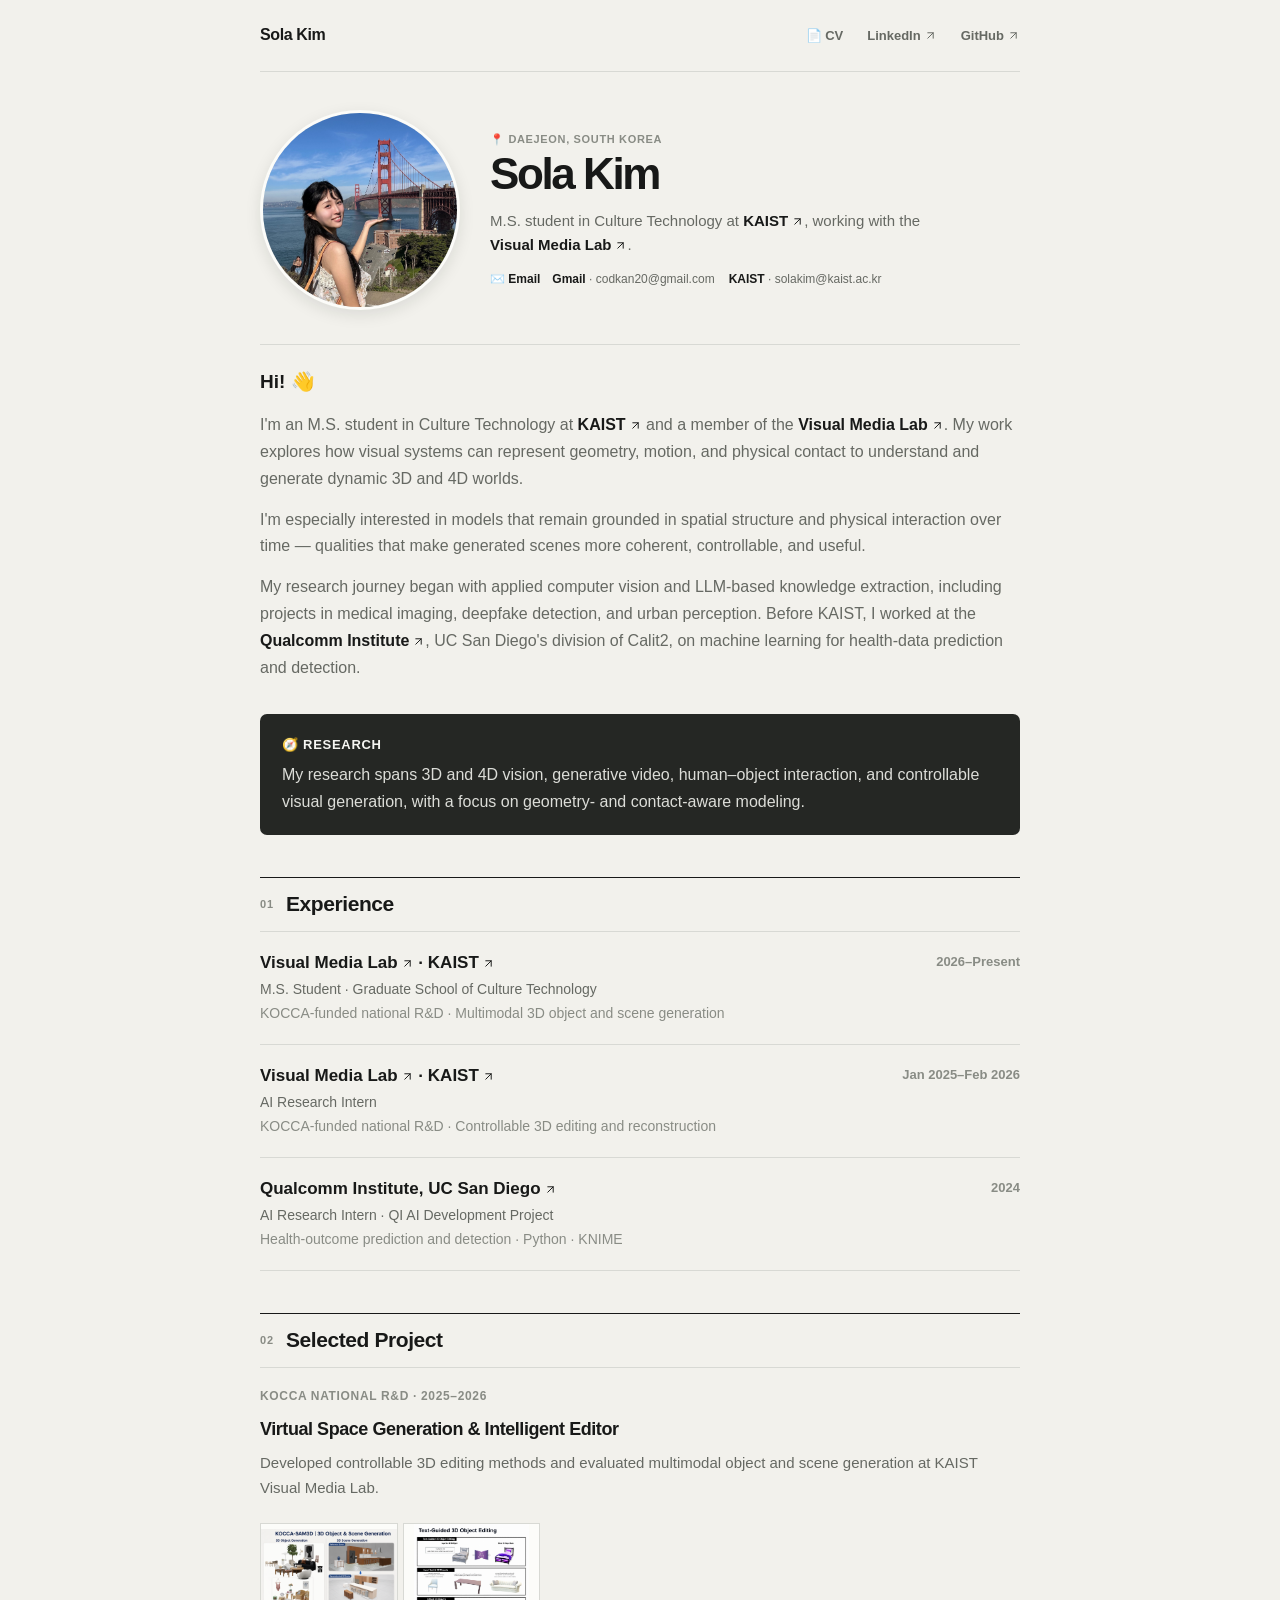
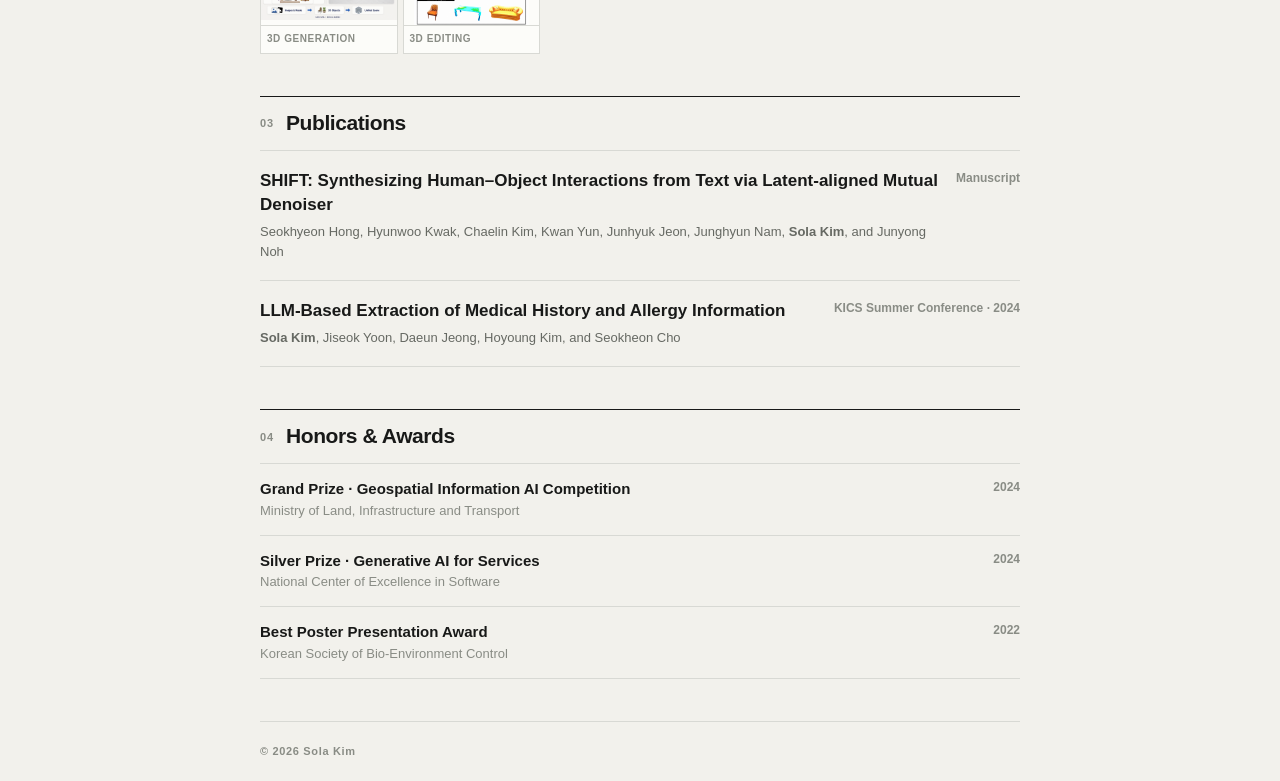
==== index.html @ fc9a704d "Deploy Sola Kim research portfolio" ====
<!DOCTYPE html><html lang="en"><head><meta charSet="utf-8"/><meta name="viewport" content="width=device-width, initial-scale=1"/><link rel="stylesheet" href="/_next/static/css/index.CDTAW_v6.css" data-rsc-css-href="/_next/static/css/index.CDTAW_v6.css" data-precedence="vite-rsc/importer-resources"/><link rel="modulepreload" fetchPriority="low" href="/_next/static/chunks/index-DuEK8_GJ.js"/><script src="/_next/static/chunks/rolldown-runtime-C60lm6uB.js" type="module" async=""></script><script src="/_next/static/chunks/framework-D_rUT4EX.js" type="module" async=""></script><link rel="modulepreload" href="/_next/static/chunks/layout-segment-context-Ca_wKK2d.js" crossorigin=""/><link rel="modulepreload" href="/_next/static/chunks/Icon-BFIcK819.js" crossorigin=""/><link rel="modulepreload" href="/_next/static/chunks/image-M28NdTn4.js" crossorigin=""/><title>Sola Kim — 3D &amp; 4D Vision Research</title><meta name="description" content="Sola Kim is an M.S. student at KAIST Visual Media Lab researching 3D and 4D vision, generative video, human-object interaction, and controllable visual generation."/><meta property="og:title" content="Sola Kim — 3D &amp; 4D Vision Research"/><meta property="og:description" content="3D &amp; 4D Vision · Generative Video · Controllable Generation"/><meta property="og:type" content="website"/><meta property="og:image" content="https://ffe4el.github.io/og.png"/><meta property="og:image:width" content="1731"/><meta property="og:image:height" content="909"/><meta property="og:image:alt" content="Sola Kim — 3D and 4D Vision Research"/><meta name="twitter:card" content="summary_large_image"/><meta name="twitter:title" content="Sola Kim — 3D &amp; 4D Vision Research"/><meta name="twitter:description" content="3D &amp; 4D Vision · Generative Video · Controllable Generation"/><meta name="twitter:image" content="https://ffe4el.github.io/og.png"/><script>Object.assign(((self[Symbol.for("vinext.navigationRuntime")]??={bootstrap:{routeManifest:null},functions:{}}).bootstrap.rsc??={rsc:[]}),{params:{},nav:{"pathname":"/","searchParams":[]}})</script><link rel="modulepreload" href="/_next/static/chunks/index-DuEK8_GJ.js" />
</head><body><main id="top"><div class="page-shell"><header class="topbar"><a class="wordmark" href="#top" aria-label="Sola Kim, home">Sola Kim</a><nav aria-label="Profile links"><a href="/cv/Sola-Kim-CV.pdf" target="_blank">📄 CV</a><a href="https://www.linkedin.com/in/colasola/" target="_blank" rel="noreferrer">LinkedIn <svg xmlns="http://www.w3.org/2000/svg" width="13" height="13" viewBox="0 0 24 24" fill="none" stroke="currentColor" stroke-width="1.8" stroke-linecap="round" stroke-linejoin="round" class="lucide lucide-arrow-up-right" aria-hidden="true"><path d="M7 7h10v10"></path><path d="M7 17 17 7"></path></svg></a><a href="https://github.com/ffe4el" target="_blank" rel="noreferrer">GitHub <svg xmlns="http://www.w3.org/2000/svg" width="13" height="13" viewBox="0 0 24 24" fill="none" stroke="currentColor" stroke-width="1.8" stroke-linecap="round" stroke-linejoin="round" class="lucide lucide-arrow-up-right" aria-hidden="true"><path d="M7 7h10v10"></path><path d="M7 17 17 7"></path></svg></a></nav></header><section class="intro" aria-labelledby="intro-title"><div class="portrait"><img src="/profile.jpg" alt="Sola Kim in front of the Golden Gate Bridge" loading="eager" fetchPriority="high" decoding="async" data-nimg="fill" style="position:absolute;inset:0;width:100%;height:100%;object-fit:cover"/></div><div class="identity"><p class="location">📍 Daejeon, South Korea</p><h1 id="intro-title">Sola Kim</h1><p class="role">M.S. student in Culture Technology at<!-- --> <a href="https://www.kaist.ac.kr/en/" target="_blank" rel="noreferrer">KAIST <svg xmlns="http://www.w3.org/2000/svg" width="13" height="13" viewBox="0 0 24 24" fill="none" stroke="currentColor" stroke-width="1.8" stroke-linecap="round" stroke-linejoin="round" class="lucide lucide-arrow-up-right" aria-hidden="true"><path d="M7 7h10v10"></path><path d="M7 17 17 7"></path></svg></a>, working with the<!-- --> <a href="https://vml.kaist.ac.kr/" target="_blank" rel="noreferrer">Visual Media Lab <svg xmlns="http://www.w3.org/2000/svg" width="13" height="13" viewBox="0 0 24 24" fill="none" stroke="currentColor" stroke-width="1.8" stroke-linecap="round" stroke-linejoin="round" class="lucide lucide-arrow-up-right" aria-hidden="true"><path d="M7 7h10v10"></path><path d="M7 17 17 7"></path></svg></a>.</p><div class="intro-contact" aria-label="Email addresses"><span>✉️ Email</span><div><a href="mailto:codkan20@gmail.com"><strong>Gmail</strong> · codkan20@gmail.com</a><a href="mailto:solakim@kaist.ac.kr"><strong>KAIST</strong> · solakim@kaist.ac.kr</a></div></div></div><div class="bio"><p class="hello">Hi! 👋</p><p>I&#x27;m an M.S. student in Culture Technology at<!-- --> <a href="https://www.kaist.ac.kr/en/" target="_blank" rel="noreferrer">KAIST <svg xmlns="http://www.w3.org/2000/svg" width="13" height="13" viewBox="0 0 24 24" fill="none" stroke="currentColor" stroke-width="1.8" stroke-linecap="round" stroke-linejoin="round" class="lucide lucide-arrow-up-right" aria-hidden="true"><path d="M7 7h10v10"></path><path d="M7 17 17 7"></path></svg></a> <!-- -->and a member of the<!-- --> <a href="https://vml.kaist.ac.kr/" target="_blank" rel="noreferrer">Visual Media Lab <svg xmlns="http://www.w3.org/2000/svg" width="13" height="13" viewBox="0 0 24 24" fill="none" stroke="currentColor" stroke-width="1.8" stroke-linecap="round" stroke-linejoin="round" class="lucide lucide-arrow-up-right" aria-hidden="true"><path d="M7 7h10v10"></path><path d="M7 17 17 7"></path></svg></a>. My work explores how visual systems can represent geometry, motion, and physical contact to understand and generate dynamic 3D and 4D worlds.</p><p>I&#x27;m especially interested in models that remain grounded in spatial structure and physical interaction over time — qualities that make generated scenes more coherent, controllable, and useful.</p><p>My research journey began with applied computer vision and LLM-based knowledge extraction, including projects in medical imaging, deepfake detection, and urban perception. Before KAIST, I worked at the<!-- --> <a href="https://qi.ucsd.edu/" target="_blank" rel="noreferrer">Qualcomm Institute <svg xmlns="http://www.w3.org/2000/svg" width="13" height="13" viewBox="0 0 24 24" fill="none" stroke="currentColor" stroke-width="1.8" stroke-linecap="round" stroke-linejoin="round" class="lucide lucide-arrow-up-right" aria-hidden="true"><path d="M7 7h10v10"></path><path d="M7 17 17 7"></path></svg></a>, UC San Diego&#x27;s division of Calit2, on machine learning for health-data prediction and detection.</p></div></section><section class="research-strip" aria-label="Research interests"><span>🧭 Research</span><p>My research spans 3D and 4D vision, generative video, human–object interaction, and controllable visual generation, with a focus on geometry- and contact-aware modeling.</p></section><div class="content-grid"><section class="ledger" aria-labelledby="experience-title"><div class="section-heading"><span>01</span><h2 id="experience-title">Experience</h2></div><div class="experience-list"><article class="experience-row"><div><h3><a href="https://vml.kaist.ac.kr/" target="_blank" rel="noreferrer">Visual Media Lab <svg xmlns="http://www.w3.org/2000/svg" width="13" height="13" viewBox="0 0 24 24" fill="none" stroke="currentColor" stroke-width="1.8" stroke-linecap="round" stroke-linejoin="round" class="lucide lucide-arrow-up-right" aria-hidden="true"><path d="M7 7h10v10"></path><path d="M7 17 17 7"></path></svg></a> <!-- -->·<!-- --> <a href="https://www.kaist.ac.kr/en/" target="_blank" rel="noreferrer">KAIST <svg xmlns="http://www.w3.org/2000/svg" width="13" height="13" viewBox="0 0 24 24" fill="none" stroke="currentColor" stroke-width="1.8" stroke-linecap="round" stroke-linejoin="round" class="lucide lucide-arrow-up-right" aria-hidden="true"><path d="M7 7h10v10"></path><path d="M7 17 17 7"></path></svg></a></h3><p>M.S. Student · Graduate School of Culture Technology</p><small>KOCCA-funded national R&amp;D · Multimodal 3D object and scene generation</small></div><time>2026–Present</time></article><article class="experience-row"><div><h3><a href="https://vml.kaist.ac.kr/" target="_blank" rel="noreferrer">Visual Media Lab <svg xmlns="http://www.w3.org/2000/svg" width="13" height="13" viewBox="0 0 24 24" fill="none" stroke="currentColor" stroke-width="1.8" stroke-linecap="round" stroke-linejoin="round" class="lucide lucide-arrow-up-right" aria-hidden="true"><path d="M7 7h10v10"></path><path d="M7 17 17 7"></path></svg></a> <!-- -->·<!-- --> <a href="https://www.kaist.ac.kr/en/" target="_blank" rel="noreferrer">KAIST <svg xmlns="http://www.w3.org/2000/svg" width="13" height="13" viewBox="0 0 24 24" fill="none" stroke="currentColor" stroke-width="1.8" stroke-linecap="round" stroke-linejoin="round" class="lucide lucide-arrow-up-right" aria-hidden="true"><path d="M7 7h10v10"></path><path d="M7 17 17 7"></path></svg></a></h3><p>AI Research Intern</p><small>KOCCA-funded national R&amp;D · Controllable 3D editing and reconstruction</small></div><time>Jan 2025–Feb 2026</time></article><article class="experience-row"><div><h3><a href="https://qi.ucsd.edu/" target="_blank" rel="noreferrer">Qualcomm Institute, UC San Diego <svg xmlns="http://www.w3.org/2000/svg" width="13" height="13" viewBox="0 0 24 24" fill="none" stroke="currentColor" stroke-width="1.8" stroke-linecap="round" stroke-linejoin="round" class="lucide lucide-arrow-up-right" aria-hidden="true"><path d="M7 7h10v10"></path><path d="M7 17 17 7"></path></svg></a></h3><p>AI Research Intern · QI AI Development Project</p><small>Health-outcome prediction and detection · Python · KNIME</small></div><time>2024</time></article></div></section><section class="project" aria-labelledby="project-title"><div class="section-heading"><span>02</span><h2 id="project-title">Selected Project</h2></div><article class="project-row"><div class="project-copy"><p class="project-meta">KOCCA National R&amp;D · 2025–2026</p><h3>Virtual Space Generation &amp; Intelligent Editor</h3><p>Developed controllable 3D editing methods and evaluated multimodal object and scene generation at KAIST Visual Media Lab.</p></div><div class="project-images" aria-label="Project examples"><figure><img src="/work/kocca-sam3d.png" alt="3D object and scene generation results" width="1536" height="1024" loading="lazy" decoding="async" data-nimg="1"/><figcaption>3D generation</figcaption></figure><figure><img src="/work/text-guided-3d-editing.png" alt="Text-guided 3D object editing examples" width="1368" height="1218" loading="lazy" decoding="async" data-nimg="1"/><figcaption>3D editing</figcaption></figure></div></article></section></div><div class="archive-grid"><section class="publications" aria-labelledby="publications-title"><div class="section-heading"><span>03</span><h2 id="publications-title">Publications</h2></div><article class="publication-row"><div><h3>SHIFT: Synthesizing Human–Object Interactions from Text via Latent-aligned Mutual Denoiser</h3><p>Seokhyeon Hong, Hyunwoo Kwak, Chaelin Kim, Kwan Yun, Junhyuk Jeon, Junghyun Nam, <strong>Sola Kim</strong>, and Junyong Noh</p></div><span>Manuscript</span></article><article class="publication-row"><div><h3>LLM-Based Extraction of Medical History and Allergy Information</h3><p><strong>Sola Kim</strong>, Jiseok Yoon, Daeun Jeong, Hoyoung Kim, and Seokheon Cho</p></div><span>KICS Summer Conference · 2024</span></article></section><section class="awards" aria-labelledby="awards-title"><div class="section-heading"><span>04</span><h2 id="awards-title">Honors &amp; Awards</h2></div><ul class="award-list"><li><div><strong>Grand Prize · Geospatial Information AI Competition</strong><small>Ministry of Land, Infrastructure and Transport</small></div><time>2024</time></li><li><div><strong>Silver Prize · Generative AI for Services</strong><small>National Center of Excellence in Software</small></div><time>2024</time></li><li><div><strong>Best Poster Presentation Award</strong><small>Korean Society of Bio-Environment Control</small></div><time>2022</time></li></ul></section></div><footer><span>© <!-- -->2026<!-- --> Sola Kim</span></footer></div></main><script type="module" src="/_next/static/chunks/index-DuEK8_GJ.js" id="_R_" async=""></script><script>((self[Symbol.for("vinext.navigationRuntime")]??={bootstrap:{routeManifest:null},functions:{}}).bootstrap.rsc??={rsc:[]}).rsc.push("0:{\"page:/\":\"$L1\",\"layout:/\":\"$L2\",\"route:/\":\"$L3\",\"__route\":\"route:/\",\"__interceptionContext\":null,\"__layoutIds\":[\"layout:/\"],\"__rootLayout\":\"/\",\"__bfcacheSegmentIdentities\":{\"layout:/\":\"[\\\"layout\\\",\\\"layout:/\\\",\\\"root-boundary:/\\\",\\\"\\\"]\",\"page:/\":\"[\\\"page\\\",\\\"page:/\\\",\\\"root-boundary:/\\\",\\\"\\\"]\"},\"__srcPage\":[\"page\"],\"__layoutFlags\":{\"layout:/\":\"s\"},\"__artifactCompatibility\":{\"schemaVersion\":1,\"graphVersion\":\"app-route-graph:1177fd80f83fa7b0\",\"deploymentVersion\":\"a1d85575-0d78-44e3-a7fd-c690766624fc\",\"appElementsSchemaVersion\":1,\"rscPayloadSchemaVersion\":1,\"rootBoundaryId\":\"/\",\"renderEpoch\":null}}\n")</script><script>((self[Symbol.for("vinext.navigationRuntime")]??={bootstrap:{routeManifest:null},functions:{}}).bootstrap.rsc??={rsc:[]}).rsc.push("4:I[\"c0f4a63e3ed4\",[],\"Children\",1]\n")</script><script>((self[Symbol.for("vinext.navigationRuntime")]??={bootstrap:{routeManifest:null},functions:{}}).bootstrap.rsc??={rsc:[]}).rsc.push("5:I[\"6a106cb4b5a0\",[],\"GlobalErrorBoundary\",1]\n")</script><script>((self[Symbol.for("vinext.navigationRuntime")]??={bootstrap:{routeManifest:null},functions:{}}).bootstrap.rsc??={rsc:[]}).rsc.push("6:I[\"275e3ce4bc6b\",[],\"default\",1]\n")</script><script>((self[Symbol.for("vinext.navigationRuntime")]??={bootstrap:{routeManifest:null},functions:{}}).bootstrap.rsc??={rsc:[]}).rsc.push("7:I[\"6a106cb4b5a0\",[],\"ErrorBoundary\",1]\n")</script><script>((self[Symbol.for("vinext.navigationRuntime")]??={bootstrap:{routeManifest:null},functions:{}}).bootstrap.rsc??={rsc:[]}).rsc.push("8:I[\"5cf7d6e01c84\",[],\"LayoutSegmentProvider\",1]\n")</script><script>((self[Symbol.for("vinext.navigationRuntime")]??={bootstrap:{routeManifest:null},functions:{}}).bootstrap.rsc??={rsc:[]}).rsc.push("9:I[\"c0f4a63e3ed4\",[],\"Slot\",1]\n")</script><script>((self[Symbol.for("vinext.navigationRuntime")]??={bootstrap:{routeManifest:null},functions:{}}).bootstrap.rsc??={rsc:[]}).rsc.push("a:I[\"6a106cb4b5a0\",[],\"NotFoundBoundary\",1]\n")</script><script>((self[Symbol.for("vinext.navigationRuntime")]??={bootstrap:{routeManifest:null},functions:{}}).bootstrap.rsc??={rsc:[]}).rsc.push("b:I[\"4708c832f3c7\",[],\"AppRouterScrollTarget\",1]\n")</script><script>((self[Symbol.for("vinext.navigationRuntime")]??={bootstrap:{routeManifest:null},functions:{}}).bootstrap.rsc??={rsc:[]}).rsc.push("c:I[\"6a106cb4b5a0\",[],\"RedirectBoundary\",1]\n")</script><script>((self[Symbol.for("vinext.navigationRuntime")]??={bootstrap:{routeManifest:null},functions:{}}).bootstrap.rsc??={rsc:[]}).rsc.push(":HL[\"/_next/static/css/index.CDTAW_v6.css\",\"style\"     ]\n")</script><script>((self[Symbol.for("vinext.navigationRuntime")]??={bootstrap:{routeManifest:null},functions:{}}).bootstrap.rsc??={rsc:[]}).rsc.push("2:[[[\"$\",\"link\",\"css:/_next/static/css/index.CDTAW_v6.css\",{\"rel\":\"stylesheet\",\"precedence\":\"vite-rsc/importer-resources\",\"href\":\"/_next/static/css/index.CDTAW_v6.css\",\"data-rsc-css-href\":\"/_next/static/css/index.CDTAW_v6.css\"}],\"$undefined\"],[\"$\",\"html\",null,{\"lang\":\"en\",\"children\":[\"$\",\"body\",null,{\"children\":[\"$\",\"$L4\",null,{}]}]}]]\n")</script><script>((self[Symbol.for("vinext.navigationRuntime")]??={bootstrap:{routeManifest:null},functions:{}}).bootstrap.rsc??={rsc:[]}).rsc.push("3:[[[\"$\",\"meta\",null,{\"charSet\":\"utf-8\"}],[[\"$\",\"title\",\"0\",{\"children\":\"Sola Kim — 3D \u0026 4D Vision Research\"}],[\"$\",\"meta\",\"1\",{\"name\":\"description\",\"content\":\"Sola Kim is an M.S. student at KAIST Visual Media Lab researching 3D and 4D vision, generative video, human-object interaction, and controllable visual generation.\"}],[\"$\",\"meta\",\"2\",{\"property\":\"og:title\",\"content\":\"Sola Kim — 3D \u0026 4D Vision Research\"}],[\"$\",\"meta\",\"3\",{\"property\":\"og:description\",\"content\":\"3D \u0026 4D Vision · Generative Video · Controllable Generation\"}],[\"$\",\"meta\",\"4\",{\"property\":\"og:type\",\"content\":\"website\"}],[\"$\",\"meta\",\"5\",{\"property\":\"og:image\",\"content\":\"https://ffe4el.github.io/og.png\"}],[\"$\",\"meta\",\"6\",{\"property\":\"og:image:width\",\"content\":\"1731\"}],[\"$\",\"meta\",\"7\",{\"property\":\"og:image:height\",\"content\":\"909\"}],[\"$\",\"meta\",\"8\",{\"property\":\"og:image:alt\",\"content\":\"Sola Kim — 3D and 4D Vision Research\"}],[\"$\",\"meta\",\"9\",{\"name\":\"twitter:card\",\"content\":\"summary_large_image\"}],[\"$\",\"meta\",\"10\",{\"name\":\"twitter:title\",\"content\":\"Sola Kim — 3D \u0026 4D Vision Research\"}],[\"$\",\"meta\",\"11\",{\"name\":\"twitter:description\",\"content\":\"3D \u0026 4D Vision · Generative Video · Controllable Generation\"}],[\"$\",\"meta\",\"12\",{\"name\":\"twitter:image\",\"content\":\"https://ffe4el.github.io/og.png\"}]],[[\"$\",\"meta\",\"0\",{\"name\":\"viewport\",\"content\":\"width=device-width, initial-scale=1\"}]]],[\"$\",\"$L5\",null,{\"fallback\":\"$6\",\"children\":[\"$\",\"$L7\",null,{\"fallback\":\"$6\",\"children\":[\"$\",\"$L8\",null,{\"providerId\":\"layout:/\",\"segmentMap\":{\"children\":[]},\"children\":[\"$\",\"$L9\",null,{\"id\":\"layout:/\",\"parallelSlots\":\"$undefined\",\"children\":[\"$\",\"$La\",null,{\"resetKey\":\"\",\"fallback\":[[\"$\",\"title\",null,{\"children\":\"404: This page could not be found.\"}],[\"$\",\"div\",null,{\"style\":{\"fontFamily\":\"system-ui,\\\"Segoe UI\\\",Roboto,Helvetica,Arial,sans-serif,\\\"Apple Color Emoji\\\",\\\"Segoe UI Emoji\\\"\",\"height\":\"100vh\",\"textAlign\":\"center\",\"display\":\"flex\",\"flexDirection\":\"column\",\"alignItems\":\"center\",\"justifyContent\":\"center\"},\"children\":[\"$\",\"div\",null,{\"children\":[[\"$\",\"style\",null,{\"dangerouslySetInnerHTML\":{\"__html\":\"body{color:#000;background:#fff;margin:0}.next-error-h1{border-right:1px solid rgba(0,0,0,.3)}@media (prefers-color-scheme:dark){body{color:#fff;background:#000}.next-error-h1{border-right:1px solid rgba(255,255,255,.3)}}\"}}],[\"$\",\"h1\",null,{\"className\":\"next-error-h1\",\"style\":{\"display\":\"inline-block\",\"margin\":\"0 20px 0 0\",\"padding\":\"0 23px 0 0\",\"fontSize\":24,\"fontWeight\":500,\"verticalAlign\":\"top\",\"lineHeight\":\"49px\"},\"children\":404}],[\"$\",\"div\",null,{\"style\":{\"display\":\"inline-block\"},\"children\":[\"$\",\"h2\",null,{\"style\":{\"fontSize\":14,\"fontWeight\":400,\"lineHeight\":\"49px\",\"margin\":0},\"children\":\"This page could not be found.\"}]}]]}]}]],\"children\":[\"$\",\"$Lb\",null,{\"children\":[\"$\",\"$Lc\",null,{\"children\":[[\"$\",\"$L8\",null,{\"providerId\":\"page:/\",\"segmentMap\":{\"children\":[\"__PAGE__\"]},\"children\":[\"$\",\"$L9\",null,{\"id\":\"page:/\"}]}],null]}]}]}]}]}]}]}],null,null]\n")</script><script>((self[Symbol.for("vinext.navigationRuntime")]??={bootstrap:{routeManifest:null},functions:{}}).bootstrap.rsc??={rsc:[]}).rsc.push("d:I[\"066132fd2803\",[],\"default\",1]\n")</script><script>((self[Symbol.for("vinext.navigationRuntime")]??={bootstrap:{routeManifest:null},functions:{}}).bootstrap.rsc??={rsc:[]}).rsc.push("e:I[\"9fb86276be8f\",[],\"default\",1]\n")</script><script>((self[Symbol.for("vinext.navigationRuntime")]??={bootstrap:{routeManifest:null},functions:{}}).bootstrap.rsc??={rsc:[]}).rsc.push("1:[\"$\",\"main\",null,{\"id\":\"top\",\"children\":[\"$\",\"div\",null,{\"className\":\"page-shell\",\"children\":[[\"$\",\"header\",null,{\"className\":\"topbar\",\"children\":[[\"$\",\"a\",null,{\"className\":\"wordmark\",\"href\":\"#top\",\"aria-label\":\"Sola Kim, home\",\"children\":\"Sola Kim\"}],[\"$\",\"nav\",null,{\"aria-label\":\"Profile links\",\"children\":[[\"$\",\"a\",null,{\"href\":\"/cv/Sola-Kim-CV.pdf\",\"target\":\"_blank\",\"children\":\"📄 CV\"}],[\"$\",\"a\",null,{\"href\":\"https://www.linkedin.com/in/colasola/\",\"target\":\"_blank\",\"rel\":\"noreferrer\",\"children\":[\"LinkedIn \",[\"$\",\"$Ld\",null,{\"ref\":\"$undefined\",\"iconNode\":[[\"path\",{\"d\":\"M7 7h10v10\",\"key\":\"1tivn9\"}],[\"path\",{\"d\":\"M7 17 17 7\",\"key\":\"1vkiza\"}]],\"className\":\"lucide-arrow-up-right\",\"aria-hidden\":\"true\",\"size\":13,\"strokeWidth\":1.8}]]}],[\"$\",\"a\",null,{\"href\":\"https://github.com/ffe4el\",\"target\":\"_blank\",\"rel\":\"noreferrer\",\"children\":[\"GitHub \",[\"$\",\"$Ld\",null,{\"ref\":\"$undefined\",\"iconNode\":\"$1:props:children:props:children:0:props:children:1:props:children:1:props:children:1:props:iconNode\",\"className\":\"lucide-arrow-up-right\",\"aria-hidden\":\"true\",\"size\":13,\"strokeWidth\":1.8}]]}]]}]]}],[\"$\",\"section\",null,{\"className\":\"intro\",\"aria-labelledby\":\"intro-title\",\"children\":[[\"$\",\"div\",null,{\"className\":\"portrait\",\"children\":[\"$\",\"$Le\",null,{\"src\":\"/profile.jpg\",\"alt\":\"Sola Kim in front of the Golden Gate Bridge\",\"fill\":true,\"priority\":true,\"unoptimized\":true,\"sizes\":\"(max-width: 620px) 132px, 200px\"}]}],[\"$\",\"div\",null,{\"className\":\"identity\",\"children\":[[\"$\",\"p\",null,{\"className\":\"location\",\"children\":\"📍 Daejeon, South Korea\"}],[\"$\",\"h1\",null,{\"id\":\"intro-title\",\"children\":\"Sola Kim\"}],[\"$\",\"p\",null,{\"className\":\"role\",\"children\":[\"M.S. student in Culture Technology at\",\" \",[\"$\",\"a\",null,{\"href\":\"https://www.kaist.ac.kr/en/\",\"target\":\"_blank\",\"rel\":\"noreferrer\",\"children\":[\"KAIST \",[\"$\",\"$Ld\",null,{\"ref\":\"$undefined\",\"iconNode\":\"$1:props:children:props:children:0:props:children:1:props:children:1:props:children:1:props:iconNode\",\"className\":\"lucide-arrow-up-right\",\"aria-hidden\":\"true\",\"size\":13,\"strokeWidth\":1.8}]]}],\", working with the\",\" \",[\"$\",\"a\",null,{\"href\":\"https://vml.kaist.ac.kr/\",\"target\":\"_blank\",\"rel\":\"noreferrer\",\"children\":[\"Visual Media Lab \",[\"$\",\"$Ld\",null,{\"ref\":\"$undefined\",\"iconNode\":\"$1:props:children:props:children:0:props:children:1:props:children:1:props:children:1:props:iconNode\",\"className\":\"lucide-arrow-up-right\",\"aria-hidden\":\"true\",\"size\":13,\"strokeWidth\":1.8}]]}],\".\"]}],[\"$\",\"div\",null,{\"className\":\"intro-contact\",\"aria-label\":\"Email addresses\",\"children\":[[\"$\",\"span\",null,{\"children\":\"✉️ Email\"}],[\"$\",\"div\",null,{\"children\":[[\"$\",\"a\",null,{\"href\":\"mailto:codkan20@gmail.com\",\"children\":[[\"$\",\"strong\",null,{\"children\":\"Gmail\"}],\" · codkan20@gmail.com\"]}],[\"$\",\"a\",null,{\"href\":\"mailto:solakim@kaist.ac.kr\",\"children\":[[\"$\",\"strong\",null,{\"children\":\"KAIST\"}],\" · solakim@kaist.ac.kr\"]}]]}]]}]]}],[\"$\",\"div\",null,{\"className\":\"bio\",\"children\":[[\"$\",\"p\",null,{\"className\":\"hello\",\"children\":\"Hi! 👋\"}],[\"$\",\"p\",null,{\"children\":[\"I'm an M.S. student in Culture Technology at\",\" \",[\"$\",\"a\",null,{\"href\":\"https://www.kaist.ac.kr/en/\",\"target\":\"_blank\",\"rel\":\"noreferrer\",\"children\":[\"KAIST \",[\"$\",\"$Ld\",null,{\"ref\":\"$undefined\",\"iconNode\":\"$1:props:children:props:children:0:props:children:1:props:children:1:props:children:1:props:iconNode\",\"className\":\"lucide-arrow-up-right\",\"aria-hidden\":\"true\",\"size\":13,\"strokeWidth\":1.8}]]}],\" \",\"and a member of the\",\" \",[\"$\",\"a\",null,{\"href\":\"https://vml.kaist.ac.kr/\",\"target\":\"_blank\",\"rel\":\"noreferrer\",\"children\":[\"Visual Media Lab \",[\"$\",\"$Ld\",null,{\"ref\":\"$undefined\",\"iconNode\":\"$1:props:children:props:children:0:props:children:1:props:children:1:props:children:1:props:iconNode\",\"className\":\"lucide-arrow-up-right\",\"aria-hidden\":\"true\",\"size\":13,\"strokeWidth\":1.8}]]}],\". My work explores how visual systems can represent geometry, motion, and physical contact to understand and generate dynamic 3D and 4D worlds.\"]}],[\"$\",\"p\",null,{\"children\":\"I'm especially interested in models that remain grounded in spatial structure and physical interaction over time — qualities that make generated scenes more coherent, controllable, and useful.\"}],[\"$\",\"p\",null,{\"children\":[\"My research journey began with applied computer vision and LLM-based knowledge extraction, including projects in medical imaging, deepfake detection, and urban perception. Before KAIST, I worked at the\",\" \",[\"$\",\"a\",null,{\"href\":\"https://qi.ucsd.edu/\",\"target\":\"_blank\",\"rel\":\"noreferrer\",\"children\":[\"Qualcomm Institute \",[\"$\",\"$Ld\",null,{\"ref\":\"$undefined\",\"iconNode\":\"$1:props:children:props:children:0:props:children:1:props:children:1:props:children:1:props:iconNode\",\"className\":\"lucide-arrow-up-right\",\"aria-hidden\":\"true\",\"size\":13,\"strokeWidth\":1.8}]]}],\", UC San Diego's division of Calit2, on machine learning for health-data prediction and detection.\"]}]]}]]}],[\"$\",\"section\",null,{\"className\":\"research-strip\",\"aria-label\":\"Research interests\",\"children\":[[\"$\",\"span\",null,{\"children\":\"🧭 Research\"}],[\"$\",\"p\",null,{\"children\":\"My research spans 3D and 4D vision, generative video, human–object interaction, and controllable visual generation, with a focus on geometry- and contact-aware modeling.\"}]]}],\"$Lf\",\"$L10\",\"$L11\"]}]}]\n")</script><script>((self[Symbol.for("vinext.navigationRuntime")]??={bootstrap:{routeManifest:null},functions:{}}).bootstrap.rsc??={rsc:[]}).rsc.push("f:[\"$\",\"div\",null,{\"className\":\"content-grid\",\"children\":[[\"$\",\"section\",null,{\"className\":\"ledger\",\"aria-labelledby\":\"experience-title\",\"children\":[[\"$\",\"div\",null,{\"className\":\"section-heading\",\"children\":[[\"$\",\"span\",null,{\"children\":\"01\"}],[\"$\",\"h2\",null,{\"id\":\"experience-title\",\"children\":\"Experience\"}]]}],[\"$\",\"div\",null,{\"className\":\"experience-list\",\"children\":[[\"$\",\"article\",null,{\"className\":\"experience-row\",\"children\":[[\"$\",\"div\",null,{\"children\":[[\"$\",\"h3\",null,{\"children\":[[\"$\",\"a\",null,{\"href\":\"https://vml.kaist.ac.kr/\",\"target\":\"_blank\",\"rel\":\"noreferrer\",\"children\":[\"Visual Media Lab \",[\"$\",\"$Ld\",null,{\"ref\":\"$undefined\",\"iconNode\":\"$1:props:children:props:children:0:props:children:1:props:children:1:props:children:1:props:iconNode\",\"className\":\"lucide-arrow-up-right\",\"aria-hidden\":\"true\",\"size\":13,\"strokeWidth\":1.8}]]}],\" \",\"·\",\" \",[\"$\",\"a\",null,{\"href\":\"https://www.kaist.ac.kr/en/\",\"target\":\"_blank\",\"rel\":\"noreferrer\",\"children\":[\"KAIST \",[\"$\",\"$Ld\",null,{\"ref\":\"$undefined\",\"iconNode\":\"$1:props:children:props:children:0:props:children:1:props:children:1:props:children:1:props:iconNode\",\"className\":\"lucide-arrow-up-right\",\"aria-hidden\":\"true\",\"size\":13,\"strokeWidth\":1.8}]]}]]}],[\"$\",\"p\",null,{\"children\":\"M.S. Student · Graduate School of Culture Technology\"}],[\"$\",\"small\",null,{\"children\":\"KOCCA-funded national R\u0026D · Multimodal 3D object and scene generation\"}]]}],[\"$\",\"time\",null,{\"children\":\"2026–Present\"}]]}],[\"$\",\"article\",null,{\"className\":\"experience-row\",\"children\":[[\"$\",\"div\",null,{\"children\":[[\"$\",\"h3\",null,{\"children\":[[\"$\",\"a\",null,{\"href\":\"https://vml.kaist.ac.kr/\",\"target\":\"_blank\",\"rel\":\"noreferrer\",\"children\":[\"Visual Media Lab \",[\"$\",\"$Ld\",null,{\"ref\":\"$undefined\",\"iconNode\":\"$1:props:children:props:children:0:props:children:1:props:children:1:props:children:1:props:iconNode\",\"className\":\"lucide-arrow-up-right\",\"aria-hidden\":\"true\",\"size\":13,\"strokeWidth\":1.8}]]}],\" \",\"·\",\" \",[\"$\",\"a\",null,{\"href\":\"https://www.kaist.ac.kr/en/\",\"target\":\"_blank\",\"rel\":\"noreferrer\",\"children\":[\"KAIST \",[\"$\",\"$Ld\",null,{\"ref\":\"$undefined\",\"iconNode\":\"$1:props:children:props:children:0:props:children:1:props:children:1:props:children:1:props:iconNode\",\"className\":\"lucide-arrow-up-right\",\"aria-hidden\":\"true\",\"size\":13,\"strokeWidth\":1.8}]]}]]}],[\"$\",\"p\",null,{\"children\":\"AI Research Intern\"}],[\"$\",\"small\",null,{\"children\":\"KOCCA-funded national R\u0026D · Controllable 3D editing and reconstruction\"}]]}],[\"$\",\"time\",null,{\"children\":\"Jan 2025–Feb 2026\"}]]}],[\"$\",\"article\",null,{\"className\":\"experience-row\",\"children\":[[\"$\",\"div\",null,{\"children\":[[\"$\",\"h3\",null,{\"children\":[\"$\",\"a\",null,{\"href\":\"https://qi.ucsd.edu/\",\"target\":\"_blank\",\"rel\":\"noreferrer\",\"children\":[\"Qualcomm Institute, UC San Diego \",[\"$\",\"$Ld\",null,{\"ref\":\"$undefined\",\"iconNode\":\"$1:props:children:props:children:0:props:children:1:props:children:1:props:children:1:props:iconNode\",\"className\":\"lucide-arrow-up-right\",\"aria-hidden\":\"true\",\"size\":13,\"strokeWidth\":1.8}]]}]}],[\"$\",\"p\",null,{\"children\":\"AI Research Intern · QI AI Development Project\"}],[\"$\",\"small\",null,{\"children\":\"Health-outcome prediction and detection · Python · KNIME\"}]]}],[\"$\",\"time\",null,{\"children\":\"2024\"}]]}]]}]]}],[\"$\",\"section\",null,{\"className\":\"project\",\"aria-labelledby\":\"project-title\",\"children\":[[\"$\",\"div\",null,{\"className\":\"section-heading\",\"children\":[[\"$\",\"span\",null,{\"children\":\"02\"}],[\"$\",\"h2\",null,{\"id\":\"project-title\",\"children\":\"Selected Project\"}]]}],[\"$\",\"article\",null,{\"className\":\"project-row\",\"children\":[[\"$\",\"div\",null,{\"className\":\"project-copy\",\"children\":[[\"$\",\"p\",null,{\"className\":\"project-meta\",\"children\":\"KOCCA National R\u0026D · 2025–2026\"}],[\"$\",\"h3\",null,{\"children\":\"Virtual Space Generation \u0026 Intelligent Editor\"}],[\"$\",\"p\",null,{\"children\":\"Developed controllable 3D editing methods and evaluated multimodal object and scene generation at KAIST Visual Media Lab.\"}]]}],[\"$\",\"div\",null,{\"className\":\"project-images\",\"aria-label\":\"Project examples\",\"children\":[[\"$\",\"figure\",null,{\"children\":[[\"$\",\"$Le\",null,{\"src\":\"/work/kocca-sam3d.png\",\"alt\":\"3D object and scene generation results\",\"width\":\"1536\",\"height\":\"1024\",\"loading\":\"lazy\"}],[\"$\",\"figcaption\",null,{\"children\":\"3D generation\"}]]}],[\"$\",\"figure\",null,{\"children\":[[\"$\",\"$Le\",null,{\"src\":\"/work/text-guided-3d-editing.png\",\"alt\":\"Text-guided 3D object editing examples\",\"width\":\"1368\",\"height\":\"1218\",\"loading\":\"lazy\"}],[\"$\",\"figcaption\",null,{\"children\":\"3D editing\"}]]}]]}]]}]]}]]}]\n")</script><script>((self[Symbol.for("vinext.navigationRuntime")]??={bootstrap:{routeManifest:null},functions:{}}).bootstrap.rsc??={rsc:[]}).rsc.push("10:[\"$\",\"div\",null,{\"className\":\"archive-grid\",\"children\":[[\"$\",\"section\",null,{\"className\":\"publications\",\"aria-labelledby\":\"publications-title\",\"children\":[[\"$\",\"div\",null,{\"className\":\"section-heading\",\"children\":[[\"$\",\"span\",null,{\"children\":\"03\"}],[\"$\",\"h2\",null,{\"id\":\"publications-title\",\"children\":\"Publications\"}]]}],[\"$\",\"article\",null,{\"className\":\"publication-row\",\"children\":[[\"$\",\"div\",null,{\"children\":[[\"$\",\"h3\",null,{\"children\":\"SHIFT: Synthesizing Human–Object Interactions from Text via Latent-aligned Mutual Denoiser\"}],[\"$\",\"p\",null,{\"children\":[\"Seokhyeon Hong, Hyunwoo Kwak, Chaelin Kim, Kwan Yun, Junhyuk Jeon, Junghyun Nam, \",[\"$\",\"strong\",null,{\"children\":\"Sola Kim\"}],\", and Junyong Noh\"]}]]}],[\"$\",\"span\",null,{\"children\":\"Manuscript\"}]]}],[\"$\",\"article\",null,{\"className\":\"publication-row\",\"children\":[[\"$\",\"div\",null,{\"children\":[[\"$\",\"h3\",null,{\"children\":\"LLM-Based Extraction of Medical History and Allergy Information\"}],[\"$\",\"p\",null,{\"children\":[[\"$\",\"strong\",null,{\"children\":\"Sola Kim\"}],\", Jiseok Yoon, Daeun Jeong, Hoyoung Kim, and Seokheon Cho\"]}]]}],[\"$\",\"span\",null,{\"children\":\"KICS Summer Conference · 2024\"}]]}]]}],[\"$\",\"section\",null,{\"className\":\"awards\",\"aria-labelledby\":\"awards-title\",\"children\":[[\"$\",\"div\",null,{\"className\":\"section-heading\",\"children\":[[\"$\",\"span\",null,{\"children\":\"04\"}],[\"$\",\"h2\",null,{\"id\":\"awards-title\",\"children\":\"Honors \u0026 Awards\"}]]}],[\"$\",\"ul\",null,{\"className\":\"award-list\",\"children\":[[\"$\",\"li\",null,{\"children\":[[\"$\",\"div\",null,{\"children\":[[\"$\",\"strong\",null,{\"children\":\"Grand Prize · Geospatial Information AI Competition\"}],[\"$\",\"small\",null,{\"children\":\"Ministry of Land, Infrastructure and Transport\"}]]}],[\"$\",\"time\",null,{\"children\":\"2024\"}]]}],[\"$\",\"li\",null,{\"children\":[[\"$\",\"div\",null,{\"children\":[[\"$\",\"strong\",null,{\"children\":\"Silver Prize · Generative AI for Services\"}],[\"$\",\"small\",null,{\"children\":\"National Center of Excellence in Software\"}]]}],[\"$\",\"time\",null,{\"children\":\"2024\"}]]}],[\"$\",\"li\",null,{\"children\":[[\"$\",\"div\",null,{\"children\":[[\"$\",\"strong\",null,{\"children\":\"Best Poster Presentation Award\"}],[\"$\",\"small\",null,{\"children\":\"Korean Society of Bio-Environment Control\"}]]}],[\"$\",\"time\",null,{\"children\":\"2022\"}]]}]]}]]}]]}]\n")</script><script>((self[Symbol.for("vinext.navigationRuntime")]??={bootstrap:{routeManifest:null},functions:{}}).bootstrap.rsc??={rsc:[]}).rsc.push("11:[\"$\",\"footer\",null,{\"children\":[\"$\",\"span\",null,{\"children\":[\"© \",2026,\" Sola Kim\"]}]}]\n")</script><script>Object.assign(((self[Symbol.for("vinext.navigationRuntime")]??={bootstrap:{routeManifest:null},functions:{}}).bootstrap.rsc??={rsc:[]}),{"initialCacheKind":"static"});((self[Symbol.for("vinext.navigationRuntime")]??={bootstrap:{routeManifest:null},functions:{}}).bootstrap.rsc??={rsc:[]}).done=true</script></body></html>
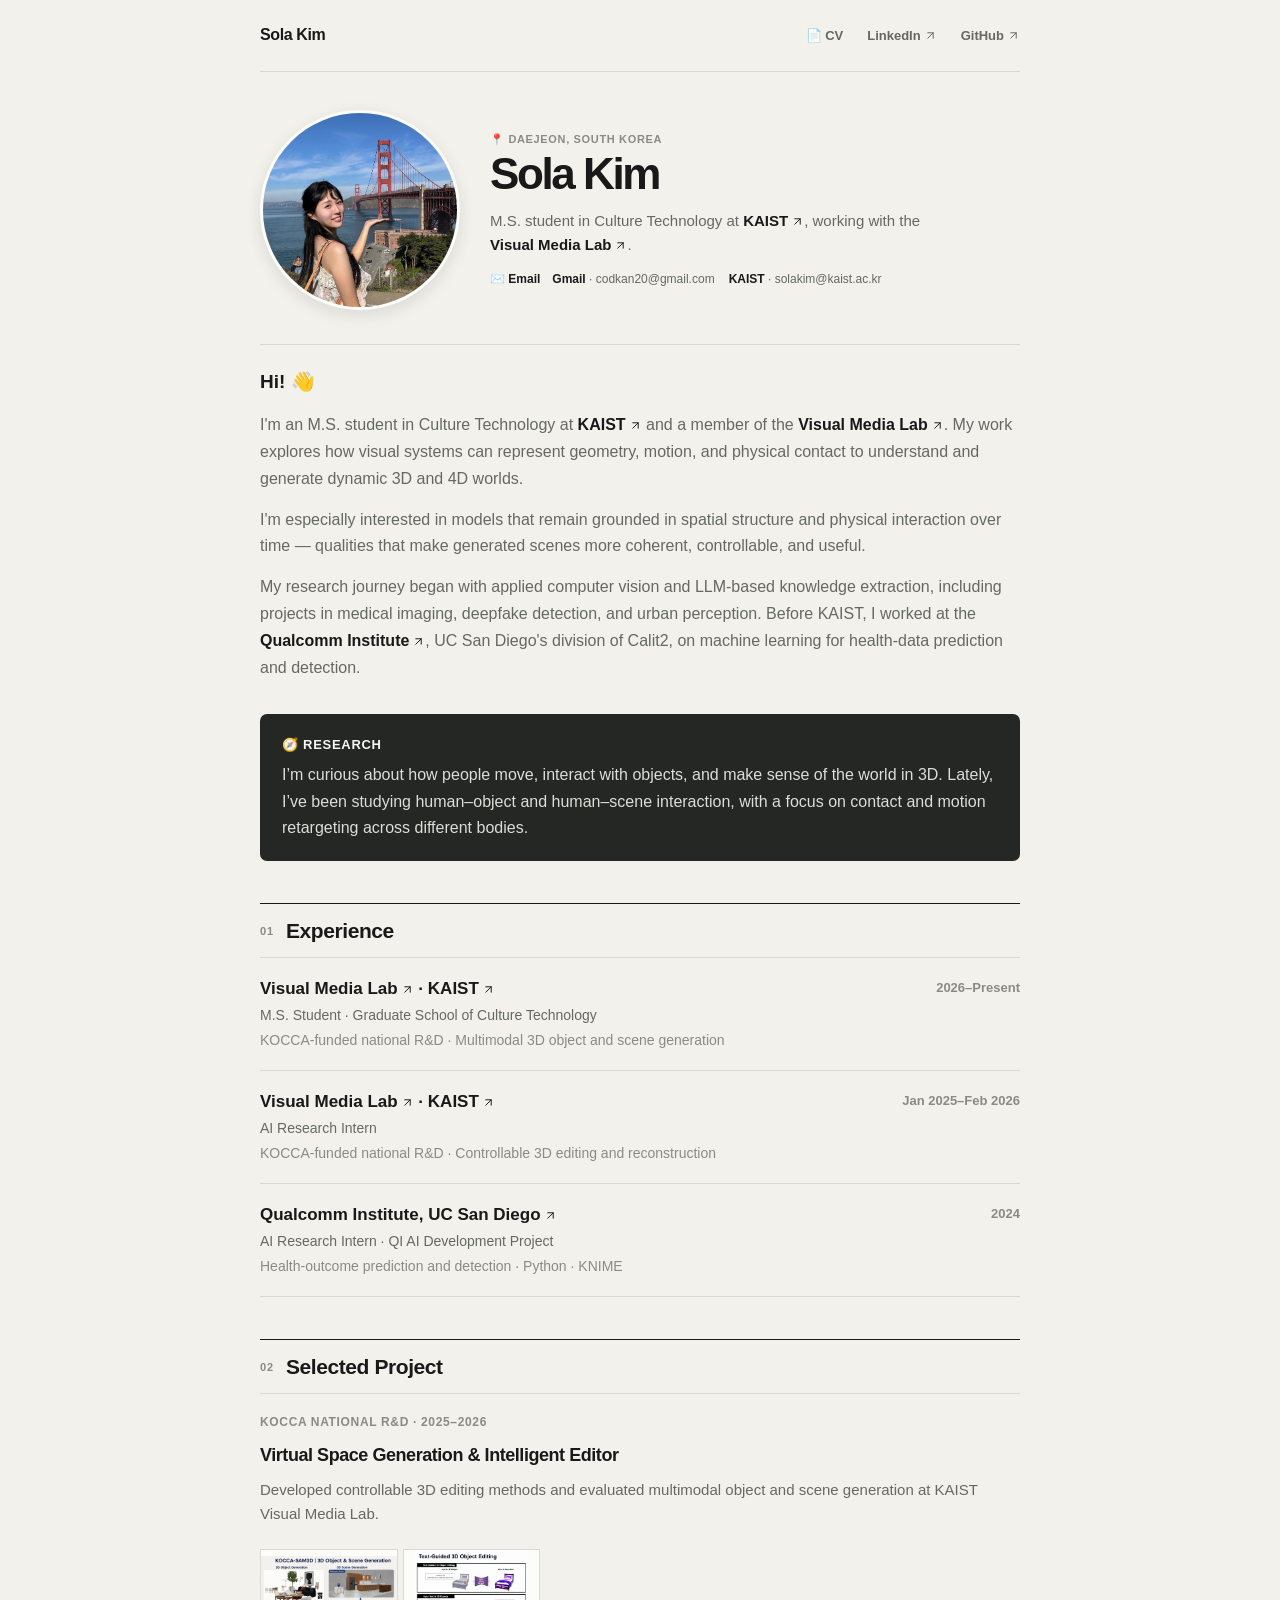
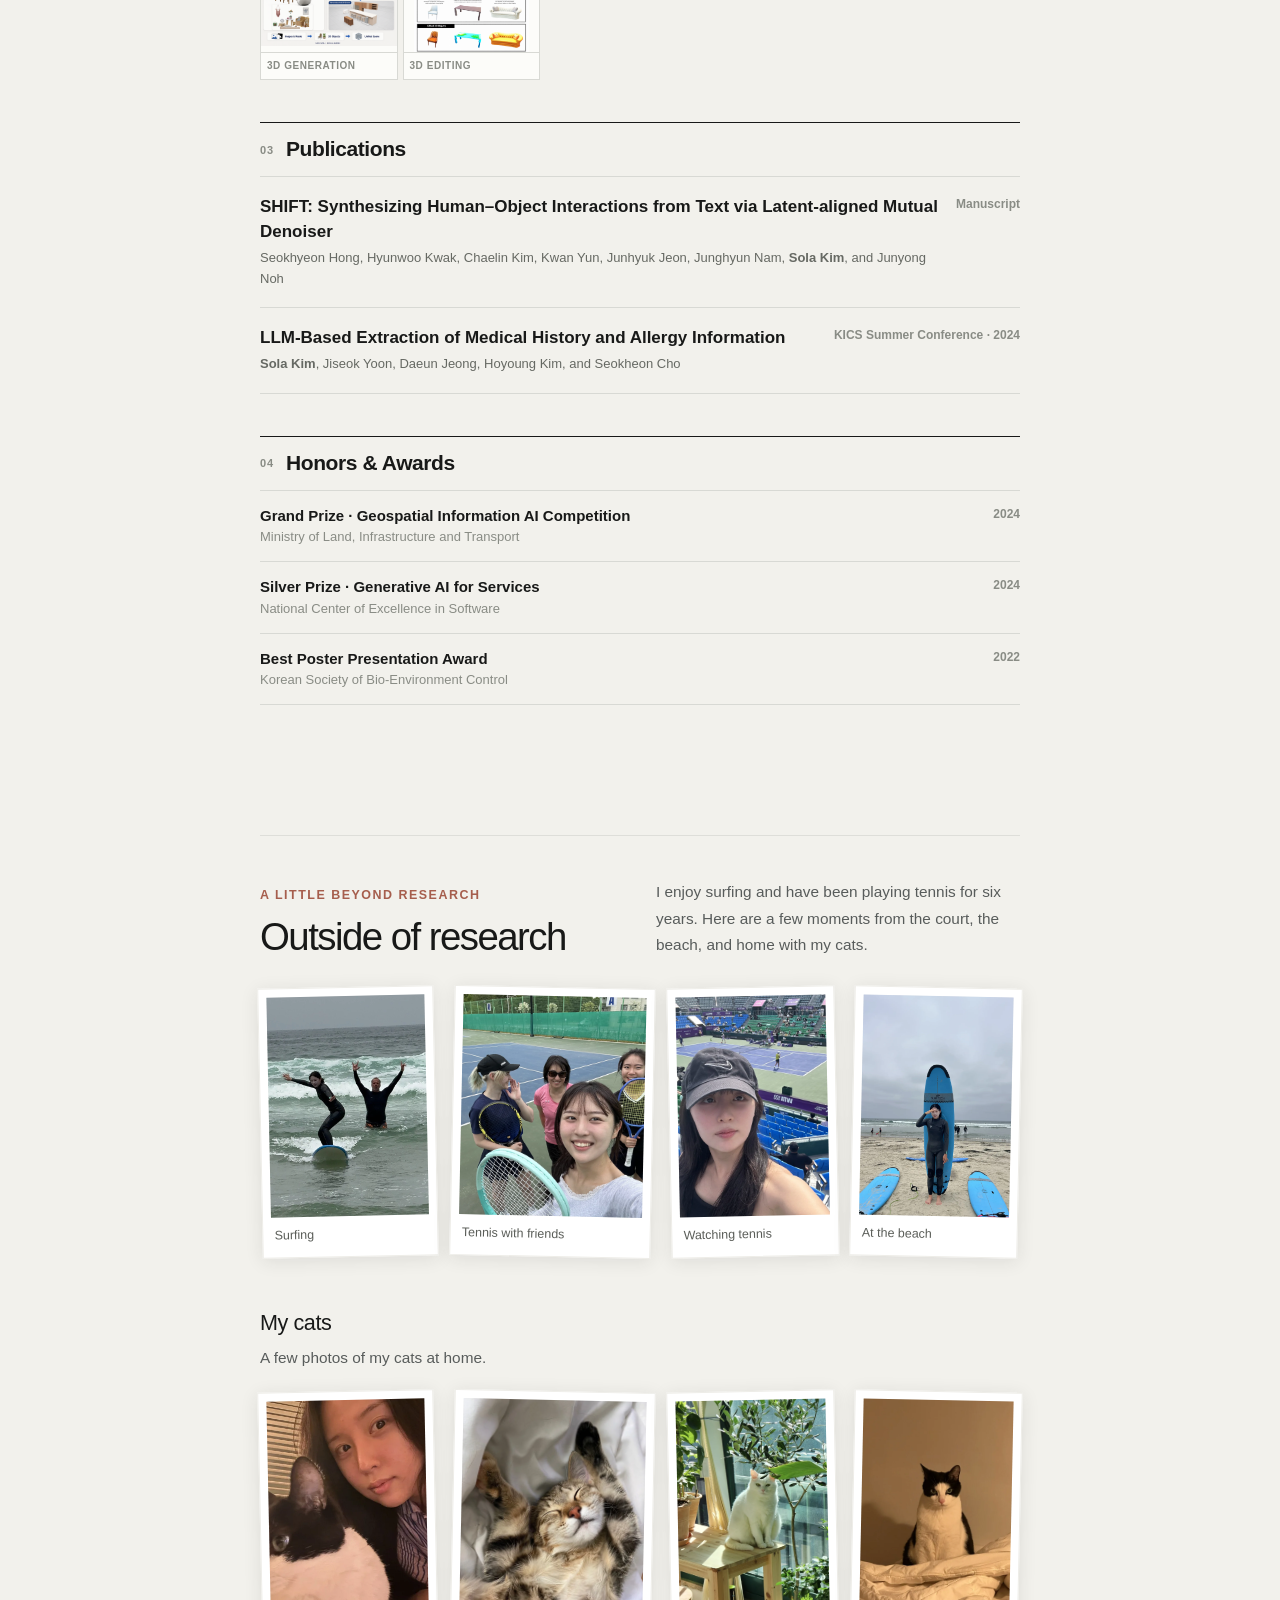
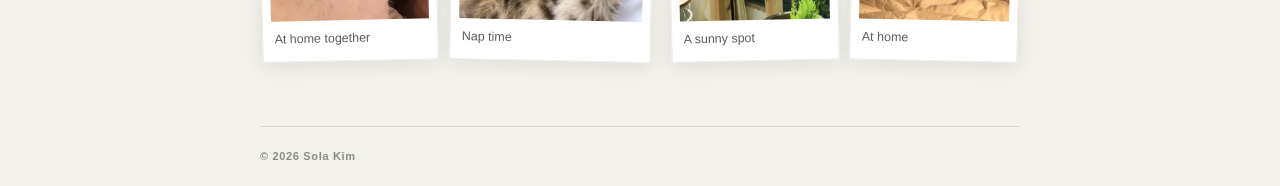
==== commit 57c059fd: "Update research and photo albums" ====
--- a/index.html
+++ b/index.html
@@ -1,2 +1,20 @@
-<!DOCTYPE html><html lang="en"><head><meta charSet="utf-8"/><meta name="viewport" content="width=device-width, initial-scale=1"/><link rel="stylesheet" href="/_next/static/css/index.CDTAW_v6.css" data-rsc-css-href="/_next/static/css/index.CDTAW_v6.css" data-precedence="vite-rsc/importer-resources"/><link rel="modulepreload" fetchPriority="low" href="/_next/static/chunks/index-DuEK8_GJ.js"/><script src="/_next/static/chunks/rolldown-runtime-C60lm6uB.js" type="module" async=""></script><script src="/_next/static/chunks/framework-D_rUT4EX.js" type="module" async=""></script><link rel="modulepreload" href="/_next/static/chunks/layout-segment-context-Ca_wKK2d.js" crossorigin=""/><link rel="modulepreload" href="/_next/static/chunks/Icon-BFIcK819.js" crossorigin=""/><link rel="modulepreload" href="/_next/static/chunks/image-M28NdTn4.js" crossorigin=""/><title>Sola Kim — 3D &amp; 4D Vision Research</title><meta name="description" content="Sola Kim is an M.S. student at KAIST Visual Media Lab researching 3D and 4D vision, generative video, human-object interaction, and controllable visual generation."/><meta property="og:title" content="Sola Kim — 3D &amp; 4D Vision Research"/><meta property="og:description" content="3D &amp; 4D Vision · Generative Video · Controllable Generation"/><meta property="og:type" content="website"/><meta property="og:image" content="https://ffe4el.github.io/og.png"/><meta property="og:image:width" content="1731"/><meta property="og:image:height" content="909"/><meta property="og:image:alt" content="Sola Kim — 3D and 4D Vision Research"/><meta name="twitter:card" content="summary_large_image"/><meta name="twitter:title" content="Sola Kim — 3D &amp; 4D Vision Research"/><meta name="twitter:description" content="3D &amp; 4D Vision · Generative Video · Controllable Generation"/><meta name="twitter:image" content="https://ffe4el.github.io/og.png"/><script>Object.assign(((self[Symbol.for("vinext.navigationRuntime")]??={bootstrap:{routeManifest:null},functions:{}}).bootstrap.rsc??={rsc:[]}),{params:{},nav:{"pathname":"/","searchParams":[]}})</script><link rel="modulepreload" href="/_next/static/chunks/index-DuEK8_GJ.js" />
-</head><body><main id="top"><div class="page-shell"><header class="topbar"><a class="wordmark" href="#top" aria-label="Sola Kim, home">Sola Kim</a><nav aria-label="Profile links"><a href="/cv/Sola-Kim-CV.pdf" target="_blank">📄 CV</a><a href="https://www.linkedin.com/in/colasola/" target="_blank" rel="noreferrer">LinkedIn <svg xmlns="http://www.w3.org/2000/svg" width="13" height="13" viewBox="0 0 24 24" fill="none" stroke="currentColor" stroke-width="1.8" stroke-linecap="round" stroke-linejoin="round" class="lucide lucide-arrow-up-right" aria-hidden="true"><path d="M7 7h10v10"></path><path d="M7 17 17 7"></path></svg></a><a href="https://github.com/ffe4el" target="_blank" rel="noreferrer">GitHub <svg xmlns="http://www.w3.org/2000/svg" width="13" height="13" viewBox="0 0 24 24" fill="none" stroke="currentColor" stroke-width="1.8" stroke-linecap="round" stroke-linejoin="round" class="lucide lucide-arrow-up-right" aria-hidden="true"><path d="M7 7h10v10"></path><path d="M7 17 17 7"></path></svg></a></nav></header><section class="intro" aria-labelledby="intro-title"><div class="portrait"><img src="/profile.jpg" alt="Sola Kim in front of the Golden Gate Bridge" loading="eager" fetchPriority="high" decoding="async" data-nimg="fill" style="position:absolute;inset:0;width:100%;height:100%;object-fit:cover"/></div><div class="identity"><p class="location">📍 Daejeon, South Korea</p><h1 id="intro-title">Sola Kim</h1><p class="role">M.S. student in Culture Technology at<!-- --> <a href="https://www.kaist.ac.kr/en/" target="_blank" rel="noreferrer">KAIST <svg xmlns="http://www.w3.org/2000/svg" width="13" height="13" viewBox="0 0 24 24" fill="none" stroke="currentColor" stroke-width="1.8" stroke-linecap="round" stroke-linejoin="round" class="lucide lucide-arrow-up-right" aria-hidden="true"><path d="M7 7h10v10"></path><path d="M7 17 17 7"></path></svg></a>, working with the<!-- --> <a href="https://vml.kaist.ac.kr/" target="_blank" rel="noreferrer">Visual Media Lab <svg xmlns="http://www.w3.org/2000/svg" width="13" height="13" viewBox="0 0 24 24" fill="none" stroke="currentColor" stroke-width="1.8" stroke-linecap="round" stroke-linejoin="round" class="lucide lucide-arrow-up-right" aria-hidden="true"><path d="M7 7h10v10"></path><path d="M7 17 17 7"></path></svg></a>.</p><div class="intro-contact" aria-label="Email addresses"><span>✉️ Email</span><div><a href="mailto:codkan20@gmail.com"><strong>Gmail</strong> · codkan20@gmail.com</a><a href="mailto:solakim@kaist.ac.kr"><strong>KAIST</strong> · solakim@kaist.ac.kr</a></div></div></div><div class="bio"><p class="hello">Hi! 👋</p><p>I&#x27;m an M.S. student in Culture Technology at<!-- --> <a href="https://www.kaist.ac.kr/en/" target="_blank" rel="noreferrer">KAIST <svg xmlns="http://www.w3.org/2000/svg" width="13" height="13" viewBox="0 0 24 24" fill="none" stroke="currentColor" stroke-width="1.8" stroke-linecap="round" stroke-linejoin="round" class="lucide lucide-arrow-up-right" aria-hidden="true"><path d="M7 7h10v10"></path><path d="M7 17 17 7"></path></svg></a> <!-- -->and a member of the<!-- --> <a href="https://vml.kaist.ac.kr/" target="_blank" rel="noreferrer">Visual Media Lab <svg xmlns="http://www.w3.org/2000/svg" width="13" height="13" viewBox="0 0 24 24" fill="none" stroke="currentColor" stroke-width="1.8" stroke-linecap="round" stroke-linejoin="round" class="lucide lucide-arrow-up-right" aria-hidden="true"><path d="M7 7h10v10"></path><path d="M7 17 17 7"></path></svg></a>. My work explores how visual systems can represent geometry, motion, and physical contact to understand and generate dynamic 3D and 4D worlds.</p><p>I&#x27;m especially interested in models that remain grounded in spatial structure and physical interaction over time — qualities that make generated scenes more coherent, controllable, and useful.</p><p>My research journey began with applied computer vision and LLM-based knowledge extraction, including projects in medical imaging, deepfake detection, and urban perception. Before KAIST, I worked at the<!-- --> <a href="https://qi.ucsd.edu/" target="_blank" rel="noreferrer">Qualcomm Institute <svg xmlns="http://www.w3.org/2000/svg" width="13" height="13" viewBox="0 0 24 24" fill="none" stroke="currentColor" stroke-width="1.8" stroke-linecap="round" stroke-linejoin="round" class="lucide lucide-arrow-up-right" aria-hidden="true"><path d="M7 7h10v10"></path><path d="M7 17 17 7"></path></svg></a>, UC San Diego&#x27;s division of Calit2, on machine learning for health-data prediction and detection.</p></div></section><section class="research-strip" aria-label="Research interests"><span>🧭 Research</span><p>My research spans 3D and 4D vision, generative video, human–object interaction, and controllable visual generation, with a focus on geometry- and contact-aware modeling.</p></section><div class="content-grid"><section class="ledger" aria-labelledby="experience-title"><div class="section-heading"><span>01</span><h2 id="experience-title">Experience</h2></div><div class="experience-list"><article class="experience-row"><div><h3><a href="https://vml.kaist.ac.kr/" target="_blank" rel="noreferrer">Visual Media Lab <svg xmlns="http://www.w3.org/2000/svg" width="13" height="13" viewBox="0 0 24 24" fill="none" stroke="currentColor" stroke-width="1.8" stroke-linecap="round" stroke-linejoin="round" class="lucide lucide-arrow-up-right" aria-hidden="true"><path d="M7 7h10v10"></path><path d="M7 17 17 7"></path></svg></a> <!-- -->·<!-- --> <a href="https://www.kaist.ac.kr/en/" target="_blank" rel="noreferrer">KAIST <svg xmlns="http://www.w3.org/2000/svg" width="13" height="13" viewBox="0 0 24 24" fill="none" stroke="currentColor" stroke-width="1.8" stroke-linecap="round" stroke-linejoin="round" class="lucide lucide-arrow-up-right" aria-hidden="true"><path d="M7 7h10v10"></path><path d="M7 17 17 7"></path></svg></a></h3><p>M.S. Student · Graduate School of Culture Technology</p><small>KOCCA-funded national R&amp;D · Multimodal 3D object and scene generation</small></div><time>2026–Present</time></article><article class="experience-row"><div><h3><a href="https://vml.kaist.ac.kr/" target="_blank" rel="noreferrer">Visual Media Lab <svg xmlns="http://www.w3.org/2000/svg" width="13" height="13" viewBox="0 0 24 24" fill="none" stroke="currentColor" stroke-width="1.8" stroke-linecap="round" stroke-linejoin="round" class="lucide lucide-arrow-up-right" aria-hidden="true"><path d="M7 7h10v10"></path><path d="M7 17 17 7"></path></svg></a> <!-- -->·<!-- --> <a href="https://www.kaist.ac.kr/en/" target="_blank" rel="noreferrer">KAIST <svg xmlns="http://www.w3.org/2000/svg" width="13" height="13" viewBox="0 0 24 24" fill="none" stroke="currentColor" stroke-width="1.8" stroke-linecap="round" stroke-linejoin="round" class="lucide lucide-arrow-up-right" aria-hidden="true"><path d="M7 7h10v10"></path><path d="M7 17 17 7"></path></svg></a></h3><p>AI Research Intern</p><small>KOCCA-funded national R&amp;D · Controllable 3D editing and reconstruction</small></div><time>Jan 2025–Feb 2026</time></article><article class="experience-row"><div><h3><a href="https://qi.ucsd.edu/" target="_blank" rel="noreferrer">Qualcomm Institute, UC San Diego <svg xmlns="http://www.w3.org/2000/svg" width="13" height="13" viewBox="0 0 24 24" fill="none" stroke="currentColor" stroke-width="1.8" stroke-linecap="round" stroke-linejoin="round" class="lucide lucide-arrow-up-right" aria-hidden="true"><path d="M7 7h10v10"></path><path d="M7 17 17 7"></path></svg></a></h3><p>AI Research Intern · QI AI Development Project</p><small>Health-outcome prediction and detection · Python · KNIME</small></div><time>2024</time></article></div></section><section class="project" aria-labelledby="project-title"><div class="section-heading"><span>02</span><h2 id="project-title">Selected Project</h2></div><article class="project-row"><div class="project-copy"><p class="project-meta">KOCCA National R&amp;D · 2025–2026</p><h3>Virtual Space Generation &amp; Intelligent Editor</h3><p>Developed controllable 3D editing methods and evaluated multimodal object and scene generation at KAIST Visual Media Lab.</p></div><div class="project-images" aria-label="Project examples"><figure><img src="/work/kocca-sam3d.png" alt="3D object and scene generation results" width="1536" height="1024" loading="lazy" decoding="async" data-nimg="1"/><figcaption>3D generation</figcaption></figure><figure><img src="/work/text-guided-3d-editing.png" alt="Text-guided 3D object editing examples" width="1368" height="1218" loading="lazy" decoding="async" data-nimg="1"/><figcaption>3D editing</figcaption></figure></div></article></section></div><div class="archive-grid"><section class="publications" aria-labelledby="publications-title"><div class="section-heading"><span>03</span><h2 id="publications-title">Publications</h2></div><article class="publication-row"><div><h3>SHIFT: Synthesizing Human–Object Interactions from Text via Latent-aligned Mutual Denoiser</h3><p>Seokhyeon Hong, Hyunwoo Kwak, Chaelin Kim, Kwan Yun, Junhyuk Jeon, Junghyun Nam, <strong>Sola Kim</strong>, and Junyong Noh</p></div><span>Manuscript</span></article><article class="publication-row"><div><h3>LLM-Based Extraction of Medical History and Allergy Information</h3><p><strong>Sola Kim</strong>, Jiseok Yoon, Daeun Jeong, Hoyoung Kim, and Seokheon Cho</p></div><span>KICS Summer Conference · 2024</span></article></section><section class="awards" aria-labelledby="awards-title"><div class="section-heading"><span>04</span><h2 id="awards-title">Honors &amp; Awards</h2></div><ul class="award-list"><li><div><strong>Grand Prize · Geospatial Information AI Competition</strong><small>Ministry of Land, Infrastructure and Transport</small></div><time>2024</time></li><li><div><strong>Silver Prize · Generative AI for Services</strong><small>National Center of Excellence in Software</small></div><time>2024</time></li><li><div><strong>Best Poster Presentation Award</strong><small>Korean Society of Bio-Environment Control</small></div><time>2022</time></li></ul></section></div><footer><span>© <!-- -->2026<!-- --> Sola Kim</span></footer></div></main><script type="module" src="/_next/static/chunks/index-DuEK8_GJ.js" id="_R_" async=""></script><script>((self[Symbol.for("vinext.navigationRuntime")]??={bootstrap:{routeManifest:null},functions:{}}).bootstrap.rsc??={rsc:[]}).rsc.push("0:{\"page:/\":\"$L1\",\"layout:/\":\"$L2\",\"route:/\":\"$L3\",\"__route\":\"route:/\",\"__interceptionContext\":null,\"__layoutIds\":[\"layout:/\"],\"__rootLayout\":\"/\",\"__bfcacheSegmentIdentities\":{\"layout:/\":\"[\\\"layout\\\",\\\"layout:/\\\",\\\"root-boundary:/\\\",\\\"\\\"]\",\"page:/\":\"[\\\"page\\\",\\\"page:/\\\",\\\"root-boundary:/\\\",\\\"\\\"]\"},\"__srcPage\":[\"page\"],\"__layoutFlags\":{\"layout:/\":\"s\"},\"__artifactCompatibility\":{\"schemaVersion\":1,\"graphVersion\":\"app-route-graph:1177fd80f83fa7b0\",\"deploymentVersion\":\"a1d85575-0d78-44e3-a7fd-c690766624fc\",\"appElementsSchemaVersion\":1,\"rscPayloadSchemaVersion\":1,\"rootBoundaryId\":\"/\",\"renderEpoch\":null}}\n")</script><script>((self[Symbol.for("vinext.navigationRuntime")]??={bootstrap:{routeManifest:null},functions:{}}).bootstrap.rsc??={rsc:[]}).rsc.push("4:I[\"c0f4a63e3ed4\",[],\"Children\",1]\n")</script><script>((self[Symbol.for("vinext.navigationRuntime")]??={bootstrap:{routeManifest:null},functions:{}}).bootstrap.rsc??={rsc:[]}).rsc.push("5:I[\"6a106cb4b5a0\",[],\"GlobalErrorBoundary\",1]\n")</script><script>((self[Symbol.for("vinext.navigationRuntime")]??={bootstrap:{routeManifest:null},functions:{}}).bootstrap.rsc??={rsc:[]}).rsc.push("6:I[\"275e3ce4bc6b\",[],\"default\",1]\n")</script><script>((self[Symbol.for("vinext.navigationRuntime")]??={bootstrap:{routeManifest:null},functions:{}}).bootstrap.rsc??={rsc:[]}).rsc.push("7:I[\"6a106cb4b5a0\",[],\"ErrorBoundary\",1]\n")</script><script>((self[Symbol.for("vinext.navigationRuntime")]??={bootstrap:{routeManifest:null},functions:{}}).bootstrap.rsc??={rsc:[]}).rsc.push("8:I[\"5cf7d6e01c84\",[],\"LayoutSegmentProvider\",1]\n")</script><script>((self[Symbol.for("vinext.navigationRuntime")]??={bootstrap:{routeManifest:null},functions:{}}).bootstrap.rsc??={rsc:[]}).rsc.push("9:I[\"c0f4a63e3ed4\",[],\"Slot\",1]\n")</script><script>((self[Symbol.for("vinext.navigationRuntime")]??={bootstrap:{routeManifest:null},functions:{}}).bootstrap.rsc??={rsc:[]}).rsc.push("a:I[\"6a106cb4b5a0\",[],\"NotFoundBoundary\",1]\n")</script><script>((self[Symbol.for("vinext.navigationRuntime")]??={bootstrap:{routeManifest:null},functions:{}}).bootstrap.rsc??={rsc:[]}).rsc.push("b:I[\"4708c832f3c7\",[],\"AppRouterScrollTarget\",1]\n")</script><script>((self[Symbol.for("vinext.navigationRuntime")]??={bootstrap:{routeManifest:null},functions:{}}).bootstrap.rsc??={rsc:[]}).rsc.push("c:I[\"6a106cb4b5a0\",[],\"RedirectBoundary\",1]\n")</script><script>((self[Symbol.for("vinext.navigationRuntime")]??={bootstrap:{routeManifest:null},functions:{}}).bootstrap.rsc??={rsc:[]}).rsc.push(":HL[\"/_next/static/css/index.CDTAW_v6.css\",\"style\"     ]\n")</script><script>((self[Symbol.for("vinext.navigationRuntime")]??={bootstrap:{routeManifest:null},functions:{}}).bootstrap.rsc??={rsc:[]}).rsc.push("2:[[[\"$\",\"link\",\"css:/_next/static/css/index.CDTAW_v6.css\",{\"rel\":\"stylesheet\",\"precedence\":\"vite-rsc/importer-resources\",\"href\":\"/_next/static/css/index.CDTAW_v6.css\",\"data-rsc-css-href\":\"/_next/static/css/index.CDTAW_v6.css\"}],\"$undefined\"],[\"$\",\"html\",null,{\"lang\":\"en\",\"children\":[\"$\",\"body\",null,{\"children\":[\"$\",\"$L4\",null,{}]}]}]]\n")</script><script>((self[Symbol.for("vinext.navigationRuntime")]??={bootstrap:{routeManifest:null},functions:{}}).bootstrap.rsc??={rsc:[]}).rsc.push("3:[[[\"$\",\"meta\",null,{\"charSet\":\"utf-8\"}],[[\"$\",\"title\",\"0\",{\"children\":\"Sola Kim — 3D \u0026 4D Vision Research\"}],[\"$\",\"meta\",\"1\",{\"name\":\"description\",\"content\":\"Sola Kim is an M.S. student at KAIST Visual Media Lab researching 3D and 4D vision, generative video, human-object interaction, and controllable visual generation.\"}],[\"$\",\"meta\",\"2\",{\"property\":\"og:title\",\"content\":\"Sola Kim — 3D \u0026 4D Vision Research\"}],[\"$\",\"meta\",\"3\",{\"property\":\"og:description\",\"content\":\"3D \u0026 4D Vision · Generative Video · Controllable Generation\"}],[\"$\",\"meta\",\"4\",{\"property\":\"og:type\",\"content\":\"website\"}],[\"$\",\"meta\",\"5\",{\"property\":\"og:image\",\"content\":\"https://ffe4el.github.io/og.png\"}],[\"$\",\"meta\",\"6\",{\"property\":\"og:image:width\",\"content\":\"1731\"}],[\"$\",\"meta\",\"7\",{\"property\":\"og:image:height\",\"content\":\"909\"}],[\"$\",\"meta\",\"8\",{\"property\":\"og:image:alt\",\"content\":\"Sola Kim — 3D and 4D Vision Research\"}],[\"$\",\"meta\",\"9\",{\"name\":\"twitter:card\",\"content\":\"summary_large_image\"}],[\"$\",\"meta\",\"10\",{\"name\":\"twitter:title\",\"content\":\"Sola Kim — 3D \u0026 4D Vision Research\"}],[\"$\",\"meta\",\"11\",{\"name\":\"twitter:description\",\"content\":\"3D \u0026 4D Vision · Generative Video · Controllable Generation\"}],[\"$\",\"meta\",\"12\",{\"name\":\"twitter:image\",\"content\":\"https://ffe4el.github.io/og.png\"}]],[[\"$\",\"meta\",\"0\",{\"name\":\"viewport\",\"content\":\"width=device-width, initial-scale=1\"}]]],[\"$\",\"$L5\",null,{\"fallback\":\"$6\",\"children\":[\"$\",\"$L7\",null,{\"fallback\":\"$6\",\"children\":[\"$\",\"$L8\",null,{\"providerId\":\"layout:/\",\"segmentMap\":{\"children\":[]},\"children\":[\"$\",\"$L9\",null,{\"id\":\"layout:/\",\"parallelSlots\":\"$undefined\",\"children\":[\"$\",\"$La\",null,{\"resetKey\":\"\",\"fallback\":[[\"$\",\"title\",null,{\"children\":\"404: This page could not be found.\"}],[\"$\",\"div\",null,{\"style\":{\"fontFamily\":\"system-ui,\\\"Segoe UI\\\",Roboto,Helvetica,Arial,sans-serif,\\\"Apple Color Emoji\\\",\\\"Segoe UI Emoji\\\"\",\"height\":\"100vh\",\"textAlign\":\"center\",\"display\":\"flex\",\"flexDirection\":\"column\",\"alignItems\":\"center\",\"justifyContent\":\"center\"},\"children\":[\"$\",\"div\",null,{\"children\":[[\"$\",\"style\",null,{\"dangerouslySetInnerHTML\":{\"__html\":\"body{color:#000;background:#fff;margin:0}.next-error-h1{border-right:1px solid rgba(0,0,0,.3)}@media (prefers-color-scheme:dark){body{color:#fff;background:#000}.next-error-h1{border-right:1px solid rgba(255,255,255,.3)}}\"}}],[\"$\",\"h1\",null,{\"className\":\"next-error-h1\",\"style\":{\"display\":\"inline-block\",\"margin\":\"0 20px 0 0\",\"padding\":\"0 23px 0 0\",\"fontSize\":24,\"fontWeight\":500,\"verticalAlign\":\"top\",\"lineHeight\":\"49px\"},\"children\":404}],[\"$\",\"div\",null,{\"style\":{\"display\":\"inline-block\"},\"children\":[\"$\",\"h2\",null,{\"style\":{\"fontSize\":14,\"fontWeight\":400,\"lineHeight\":\"49px\",\"margin\":0},\"children\":\"This page could not be found.\"}]}]]}]}]],\"children\":[\"$\",\"$Lb\",null,{\"children\":[\"$\",\"$Lc\",null,{\"children\":[[\"$\",\"$L8\",null,{\"providerId\":\"page:/\",\"segmentMap\":{\"children\":[\"__PAGE__\"]},\"children\":[\"$\",\"$L9\",null,{\"id\":\"page:/\"}]}],null]}]}]}]}]}]}]}],null,null]\n")</script><script>((self[Symbol.for("vinext.navigationRuntime")]??={bootstrap:{routeManifest:null},functions:{}}).bootstrap.rsc??={rsc:[]}).rsc.push("d:I[\"066132fd2803\",[],\"default\",1]\n")</script><script>((self[Symbol.for("vinext.navigationRuntime")]??={bootstrap:{routeManifest:null},functions:{}}).bootstrap.rsc??={rsc:[]}).rsc.push("e:I[\"9fb86276be8f\",[],\"default\",1]\n")</script><script>((self[Symbol.for("vinext.navigationRuntime")]??={bootstrap:{routeManifest:null},functions:{}}).bootstrap.rsc??={rsc:[]}).rsc.push("1:[\"$\",\"main\",null,{\"id\":\"top\",\"children\":[\"$\",\"div\",null,{\"className\":\"page-shell\",\"children\":[[\"$\",\"header\",null,{\"className\":\"topbar\",\"children\":[[\"$\",\"a\",null,{\"className\":\"wordmark\",\"href\":\"#top\",\"aria-label\":\"Sola Kim, home\",\"children\":\"Sola Kim\"}],[\"$\",\"nav\",null,{\"aria-label\":\"Profile links\",\"children\":[[\"$\",\"a\",null,{\"href\":\"/cv/Sola-Kim-CV.pdf\",\"target\":\"_blank\",\"children\":\"📄 CV\"}],[\"$\",\"a\",null,{\"href\":\"https://www.linkedin.com/in/colasola/\",\"target\":\"_blank\",\"rel\":\"noreferrer\",\"children\":[\"LinkedIn \",[\"$\",\"$Ld\",null,{\"ref\":\"$undefined\",\"iconNode\":[[\"path\",{\"d\":\"M7 7h10v10\",\"key\":\"1tivn9\"}],[\"path\",{\"d\":\"M7 17 17 7\",\"key\":\"1vkiza\"}]],\"className\":\"lucide-arrow-up-right\",\"aria-hidden\":\"true\",\"size\":13,\"strokeWidth\":1.8}]]}],[\"$\",\"a\",null,{\"href\":\"https://github.com/ffe4el\",\"target\":\"_blank\",\"rel\":\"noreferrer\",\"children\":[\"GitHub \",[\"$\",\"$Ld\",null,{\"ref\":\"$undefined\",\"iconNode\":\"$1:props:children:props:children:0:props:children:1:props:children:1:props:children:1:props:iconNode\",\"className\":\"lucide-arrow-up-right\",\"aria-hidden\":\"true\",\"size\":13,\"strokeWidth\":1.8}]]}]]}]]}],[\"$\",\"section\",null,{\"className\":\"intro\",\"aria-labelledby\":\"intro-title\",\"children\":[[\"$\",\"div\",null,{\"className\":\"portrait\",\"children\":[\"$\",\"$Le\",null,{\"src\":\"/profile.jpg\",\"alt\":\"Sola Kim in front of the Golden Gate Bridge\",\"fill\":true,\"priority\":true,\"unoptimized\":true,\"sizes\":\"(max-width: 620px) 132px, 200px\"}]}],[\"$\",\"div\",null,{\"className\":\"identity\",\"children\":[[\"$\",\"p\",null,{\"className\":\"location\",\"children\":\"📍 Daejeon, South Korea\"}],[\"$\",\"h1\",null,{\"id\":\"intro-title\",\"children\":\"Sola Kim\"}],[\"$\",\"p\",null,{\"className\":\"role\",\"children\":[\"M.S. student in Culture Technology at\",\" \",[\"$\",\"a\",null,{\"href\":\"https://www.kaist.ac.kr/en/\",\"target\":\"_blank\",\"rel\":\"noreferrer\",\"children\":[\"KAIST \",[\"$\",\"$Ld\",null,{\"ref\":\"$undefined\",\"iconNode\":\"$1:props:children:props:children:0:props:children:1:props:children:1:props:children:1:props:iconNode\",\"className\":\"lucide-arrow-up-right\",\"aria-hidden\":\"true\",\"size\":13,\"strokeWidth\":1.8}]]}],\", working with the\",\" \",[\"$\",\"a\",null,{\"href\":\"https://vml.kaist.ac.kr/\",\"target\":\"_blank\",\"rel\":\"noreferrer\",\"children\":[\"Visual Media Lab \",[\"$\",\"$Ld\",null,{\"ref\":\"$undefined\",\"iconNode\":\"$1:props:children:props:children:0:props:children:1:props:children:1:props:children:1:props:iconNode\",\"className\":\"lucide-arrow-up-right\",\"aria-hidden\":\"true\",\"size\":13,\"strokeWidth\":1.8}]]}],\".\"]}],[\"$\",\"div\",null,{\"className\":\"intro-contact\",\"aria-label\":\"Email addresses\",\"children\":[[\"$\",\"span\",null,{\"children\":\"✉️ Email\"}],[\"$\",\"div\",null,{\"children\":[[\"$\",\"a\",null,{\"href\":\"mailto:codkan20@gmail.com\",\"children\":[[\"$\",\"strong\",null,{\"children\":\"Gmail\"}],\" · codkan20@gmail.com\"]}],[\"$\",\"a\",null,{\"href\":\"mailto:solakim@kaist.ac.kr\",\"children\":[[\"$\",\"strong\",null,{\"children\":\"KAIST\"}],\" · solakim@kaist.ac.kr\"]}]]}]]}]]}],[\"$\",\"div\",null,{\"className\":\"bio\",\"children\":[[\"$\",\"p\",null,{\"className\":\"hello\",\"children\":\"Hi! 👋\"}],[\"$\",\"p\",null,{\"children\":[\"I'm an M.S. student in Culture Technology at\",\" \",[\"$\",\"a\",null,{\"href\":\"https://www.kaist.ac.kr/en/\",\"target\":\"_blank\",\"rel\":\"noreferrer\",\"children\":[\"KAIST \",[\"$\",\"$Ld\",null,{\"ref\":\"$undefined\",\"iconNode\":\"$1:props:children:props:children:0:props:children:1:props:children:1:props:children:1:props:iconNode\",\"className\":\"lucide-arrow-up-right\",\"aria-hidden\":\"true\",\"size\":13,\"strokeWidth\":1.8}]]}],\" \",\"and a member of the\",\" \",[\"$\",\"a\",null,{\"href\":\"https://vml.kaist.ac.kr/\",\"target\":\"_blank\",\"rel\":\"noreferrer\",\"children\":[\"Visual Media Lab \",[\"$\",\"$Ld\",null,{\"ref\":\"$undefined\",\"iconNode\":\"$1:props:children:props:children:0:props:children:1:props:children:1:props:children:1:props:iconNode\",\"className\":\"lucide-arrow-up-right\",\"aria-hidden\":\"true\",\"size\":13,\"strokeWidth\":1.8}]]}],\". My work explores how visual systems can represent geometry, motion, and physical contact to understand and generate dynamic 3D and 4D worlds.\"]}],[\"$\",\"p\",null,{\"children\":\"I'm especially interested in models that remain grounded in spatial structure and physical interaction over time — qualities that make generated scenes more coherent, controllable, and useful.\"}],[\"$\",\"p\",null,{\"children\":[\"My research journey began with applied computer vision and LLM-based knowledge extraction, including projects in medical imaging, deepfake detection, and urban perception. Before KAIST, I worked at the\",\" \",[\"$\",\"a\",null,{\"href\":\"https://qi.ucsd.edu/\",\"target\":\"_blank\",\"rel\":\"noreferrer\",\"children\":[\"Qualcomm Institute \",[\"$\",\"$Ld\",null,{\"ref\":\"$undefined\",\"iconNode\":\"$1:props:children:props:children:0:props:children:1:props:children:1:props:children:1:props:iconNode\",\"className\":\"lucide-arrow-up-right\",\"aria-hidden\":\"true\",\"size\":13,\"strokeWidth\":1.8}]]}],\", UC San Diego's division of Calit2, on machine learning for health-data prediction and detection.\"]}]]}]]}],[\"$\",\"section\",null,{\"className\":\"research-strip\",\"aria-label\":\"Research interests\",\"children\":[[\"$\",\"span\",null,{\"children\":\"🧭 Research\"}],[\"$\",\"p\",null,{\"children\":\"My research spans 3D and 4D vision, generative video, human–object interaction, and controllable visual generation, with a focus on geometry- and contact-aware modeling.\"}]]}],\"$Lf\",\"$L10\",\"$L11\"]}]}]\n")</script><script>((self[Symbol.for("vinext.navigationRuntime")]??={bootstrap:{routeManifest:null},functions:{}}).bootstrap.rsc??={rsc:[]}).rsc.push("f:[\"$\",\"div\",null,{\"className\":\"content-grid\",\"children\":[[\"$\",\"section\",null,{\"className\":\"ledger\",\"aria-labelledby\":\"experience-title\",\"children\":[[\"$\",\"div\",null,{\"className\":\"section-heading\",\"children\":[[\"$\",\"span\",null,{\"children\":\"01\"}],[\"$\",\"h2\",null,{\"id\":\"experience-title\",\"children\":\"Experience\"}]]}],[\"$\",\"div\",null,{\"className\":\"experience-list\",\"children\":[[\"$\",\"article\",null,{\"className\":\"experience-row\",\"children\":[[\"$\",\"div\",null,{\"children\":[[\"$\",\"h3\",null,{\"children\":[[\"$\",\"a\",null,{\"href\":\"https://vml.kaist.ac.kr/\",\"target\":\"_blank\",\"rel\":\"noreferrer\",\"children\":[\"Visual Media Lab \",[\"$\",\"$Ld\",null,{\"ref\":\"$undefined\",\"iconNode\":\"$1:props:children:props:children:0:props:children:1:props:children:1:props:children:1:props:iconNode\",\"className\":\"lucide-arrow-up-right\",\"aria-hidden\":\"true\",\"size\":13,\"strokeWidth\":1.8}]]}],\" \",\"·\",\" \",[\"$\",\"a\",null,{\"href\":\"https://www.kaist.ac.kr/en/\",\"target\":\"_blank\",\"rel\":\"noreferrer\",\"children\":[\"KAIST \",[\"$\",\"$Ld\",null,{\"ref\":\"$undefined\",\"iconNode\":\"$1:props:children:props:children:0:props:children:1:props:children:1:props:children:1:props:iconNode\",\"className\":\"lucide-arrow-up-right\",\"aria-hidden\":\"true\",\"size\":13,\"strokeWidth\":1.8}]]}]]}],[\"$\",\"p\",null,{\"children\":\"M.S. Student · Graduate School of Culture Technology\"}],[\"$\",\"small\",null,{\"children\":\"KOCCA-funded national R\u0026D · Multimodal 3D object and scene generation\"}]]}],[\"$\",\"time\",null,{\"children\":\"2026–Present\"}]]}],[\"$\",\"article\",null,{\"className\":\"experience-row\",\"children\":[[\"$\",\"div\",null,{\"children\":[[\"$\",\"h3\",null,{\"children\":[[\"$\",\"a\",null,{\"href\":\"https://vml.kaist.ac.kr/\",\"target\":\"_blank\",\"rel\":\"noreferrer\",\"children\":[\"Visual Media Lab \",[\"$\",\"$Ld\",null,{\"ref\":\"$undefined\",\"iconNode\":\"$1:props:children:props:children:0:props:children:1:props:children:1:props:children:1:props:iconNode\",\"className\":\"lucide-arrow-up-right\",\"aria-hidden\":\"true\",\"size\":13,\"strokeWidth\":1.8}]]}],\" \",\"·\",\" \",[\"$\",\"a\",null,{\"href\":\"https://www.kaist.ac.kr/en/\",\"target\":\"_blank\",\"rel\":\"noreferrer\",\"children\":[\"KAIST \",[\"$\",\"$Ld\",null,{\"ref\":\"$undefined\",\"iconNode\":\"$1:props:children:props:children:0:props:children:1:props:children:1:props:children:1:props:iconNode\",\"className\":\"lucide-arrow-up-right\",\"aria-hidden\":\"true\",\"size\":13,\"strokeWidth\":1.8}]]}]]}],[\"$\",\"p\",null,{\"children\":\"AI Research Intern\"}],[\"$\",\"small\",null,{\"children\":\"KOCCA-funded national R\u0026D · Controllable 3D editing and reconstruction\"}]]}],[\"$\",\"time\",null,{\"children\":\"Jan 2025–Feb 2026\"}]]}],[\"$\",\"article\",null,{\"className\":\"experience-row\",\"children\":[[\"$\",\"div\",null,{\"children\":[[\"$\",\"h3\",null,{\"children\":[\"$\",\"a\",null,{\"href\":\"https://qi.ucsd.edu/\",\"target\":\"_blank\",\"rel\":\"noreferrer\",\"children\":[\"Qualcomm Institute, UC San Diego \",[\"$\",\"$Ld\",null,{\"ref\":\"$undefined\",\"iconNode\":\"$1:props:children:props:children:0:props:children:1:props:children:1:props:children:1:props:iconNode\",\"className\":\"lucide-arrow-up-right\",\"aria-hidden\":\"true\",\"size\":13,\"strokeWidth\":1.8}]]}]}],[\"$\",\"p\",null,{\"children\":\"AI Research Intern · QI AI Development Project\"}],[\"$\",\"small\",null,{\"children\":\"Health-outcome prediction and detection · Python · KNIME\"}]]}],[\"$\",\"time\",null,{\"children\":\"2024\"}]]}]]}]]}],[\"$\",\"section\",null,{\"className\":\"project\",\"aria-labelledby\":\"project-title\",\"children\":[[\"$\",\"div\",null,{\"className\":\"section-heading\",\"children\":[[\"$\",\"span\",null,{\"children\":\"02\"}],[\"$\",\"h2\",null,{\"id\":\"project-title\",\"children\":\"Selected Project\"}]]}],[\"$\",\"article\",null,{\"className\":\"project-row\",\"children\":[[\"$\",\"div\",null,{\"className\":\"project-copy\",\"children\":[[\"$\",\"p\",null,{\"className\":\"project-meta\",\"children\":\"KOCCA National R\u0026D · 2025–2026\"}],[\"$\",\"h3\",null,{\"children\":\"Virtual Space Generation \u0026 Intelligent Editor\"}],[\"$\",\"p\",null,{\"children\":\"Developed controllable 3D editing methods and evaluated multimodal object and scene generation at KAIST Visual Media Lab.\"}]]}],[\"$\",\"div\",null,{\"className\":\"project-images\",\"aria-label\":\"Project examples\",\"children\":[[\"$\",\"figure\",null,{\"children\":[[\"$\",\"$Le\",null,{\"src\":\"/work/kocca-sam3d.png\",\"alt\":\"3D object and scene generation results\",\"width\":\"1536\",\"height\":\"1024\",\"loading\":\"lazy\"}],[\"$\",\"figcaption\",null,{\"children\":\"3D generation\"}]]}],[\"$\",\"figure\",null,{\"children\":[[\"$\",\"$Le\",null,{\"src\":\"/work/text-guided-3d-editing.png\",\"alt\":\"Text-guided 3D object editing examples\",\"width\":\"1368\",\"height\":\"1218\",\"loading\":\"lazy\"}],[\"$\",\"figcaption\",null,{\"children\":\"3D editing\"}]]}]]}]]}]]}]]}]\n")</script><script>((self[Symbol.for("vinext.navigationRuntime")]??={bootstrap:{routeManifest:null},functions:{}}).bootstrap.rsc??={rsc:[]}).rsc.push("10:[\"$\",\"div\",null,{\"className\":\"archive-grid\",\"children\":[[\"$\",\"section\",null,{\"className\":\"publications\",\"aria-labelledby\":\"publications-title\",\"children\":[[\"$\",\"div\",null,{\"className\":\"section-heading\",\"children\":[[\"$\",\"span\",null,{\"children\":\"03\"}],[\"$\",\"h2\",null,{\"id\":\"publications-title\",\"children\":\"Publications\"}]]}],[\"$\",\"article\",null,{\"className\":\"publication-row\",\"children\":[[\"$\",\"div\",null,{\"children\":[[\"$\",\"h3\",null,{\"children\":\"SHIFT: Synthesizing Human–Object Interactions from Text via Latent-aligned Mutual Denoiser\"}],[\"$\",\"p\",null,{\"children\":[\"Seokhyeon Hong, Hyunwoo Kwak, Chaelin Kim, Kwan Yun, Junhyuk Jeon, Junghyun Nam, \",[\"$\",\"strong\",null,{\"children\":\"Sola Kim\"}],\", and Junyong Noh\"]}]]}],[\"$\",\"span\",null,{\"children\":\"Manuscript\"}]]}],[\"$\",\"article\",null,{\"className\":\"publication-row\",\"children\":[[\"$\",\"div\",null,{\"children\":[[\"$\",\"h3\",null,{\"children\":\"LLM-Based Extraction of Medical History and Allergy Information\"}],[\"$\",\"p\",null,{\"children\":[[\"$\",\"strong\",null,{\"children\":\"Sola Kim\"}],\", Jiseok Yoon, Daeun Jeong, Hoyoung Kim, and Seokheon Cho\"]}]]}],[\"$\",\"span\",null,{\"children\":\"KICS Summer Conference · 2024\"}]]}]]}],[\"$\",\"section\",null,{\"className\":\"awards\",\"aria-labelledby\":\"awards-title\",\"children\":[[\"$\",\"div\",null,{\"className\":\"section-heading\",\"children\":[[\"$\",\"span\",null,{\"children\":\"04\"}],[\"$\",\"h2\",null,{\"id\":\"awards-title\",\"children\":\"Honors \u0026 Awards\"}]]}],[\"$\",\"ul\",null,{\"className\":\"award-list\",\"children\":[[\"$\",\"li\",null,{\"children\":[[\"$\",\"div\",null,{\"children\":[[\"$\",\"strong\",null,{\"children\":\"Grand Prize · Geospatial Information AI Competition\"}],[\"$\",\"small\",null,{\"children\":\"Ministry of Land, Infrastructure and Transport\"}]]}],[\"$\",\"time\",null,{\"children\":\"2024\"}]]}],[\"$\",\"li\",null,{\"children\":[[\"$\",\"div\",null,{\"children\":[[\"$\",\"strong\",null,{\"children\":\"Silver Prize · Generative AI for Services\"}],[\"$\",\"small\",null,{\"children\":\"National Center of Excellence in Software\"}]]}],[\"$\",\"time\",null,{\"children\":\"2024\"}]]}],[\"$\",\"li\",null,{\"children\":[[\"$\",\"div\",null,{\"children\":[[\"$\",\"strong\",null,{\"children\":\"Best Poster Presentation Award\"}],[\"$\",\"small\",null,{\"children\":\"Korean Society of Bio-Environment Control\"}]]}],[\"$\",\"time\",null,{\"children\":\"2022\"}]]}]]}]]}]]}]\n")</script><script>((self[Symbol.for("vinext.navigationRuntime")]??={bootstrap:{routeManifest:null},functions:{}}).bootstrap.rsc??={rsc:[]}).rsc.push("11:[\"$\",\"footer\",null,{\"children\":[\"$\",\"span\",null,{\"children\":[\"© \",2026,\" Sola Kim\"]}]}]\n")</script><script>Object.assign(((self[Symbol.for("vinext.navigationRuntime")]??={bootstrap:{routeManifest:null},functions:{}}).bootstrap.rsc??={rsc:[]}),{"initialCacheKind":"static"});((self[Symbol.for("vinext.navigationRuntime")]??={bootstrap:{routeManifest:null},functions:{}}).bootstrap.rsc??={rsc:[]}).done=true</script></body></html>+<!DOCTYPE html>
+
+<html lang="en"><head><meta charset="utf-8"/><meta content="width=device-width, initial-scale=1" name="viewport"/><link data-precedence="vite-rsc/importer-resources" data-rsc-css-href="/_next/static/css/index.CDTAW_v6.css" href="/_next/static/css/index.CDTAW_v6.css" rel="stylesheet"/><title>Sola Kim — 3D &amp; 4D Vision Research</title><meta content="Sola Kim is an M.S. student at KAIST Visual Media Lab researching 3D and 4D vision, generative video, human-object interaction, and controllable visual generation." name="description"/><meta content="Sola Kim — 3D &amp; 4D Vision Research" property="og:title"/><meta content="3D &amp; 4D Vision · Generative Video · Controllable Generation" property="og:description"/><meta content="website" property="og:type"/><meta content="https://ffe4el.github.io/og.png" property="og:image"/><meta content="1731" property="og:image:width"/><meta content="909" property="og:image:height"/><meta content="Sola Kim — 3D and 4D Vision Research" property="og:image:alt"/><meta content="summary_large_image" name="twitter:card"/><meta content="Sola Kim — 3D &amp; 4D Vision Research" name="twitter:title"/><meta content="3D &amp; 4D Vision · Generative Video · Controllable Generation" name="twitter:description"/><meta content="https://ffe4el.github.io/og.png" name="twitter:image"/>
+<style>
+.life-section{margin:5.5rem 0 4rem;padding:2.7rem 0 0;border-top:1px solid #deded9}
+.life-heading{display:grid;grid-template-columns:1fr 1fr;gap:2rem;align-items:end;margin-bottom:1.8rem}
+.life-kicker{font-size:.78rem;text-transform:uppercase;letter-spacing:.12em;font-weight:700;color:#a65e4d;margin:0 0 .6rem}
+.life-heading h2{font-size:clamp(1.7rem,3vw,2.5rem);line-height:1.12;letter-spacing:-.04em;margin:0;max-width:450px}
+.life-heading>p{color:#585c5b;line-height:1.7;margin:0;max-width:460px;font-size:.96rem}
+.photo-album{display:grid;grid-template-columns:1.05fr 1.2fr 1fr 1fr;gap:1rem;align-items:start}
+.photo{background:#fff;margin:0;padding:.5rem .5rem .7rem;box-shadow:0 3px 18px rgba(37,43,39,.1);border:1px solid #eeede8;transform:rotate(-1.2deg)}
+.photo:nth-child(even){transform:rotate(1.2deg)}
+.photo img{display:block;width:100%;height:220px;object-fit:cover;background:#ecece8}
+.photo.surf-wave img{object-position:50% 65%}.photo.tennis-friends img{object-position:65% 60%}.photo.tennis-match img{object-position:47% 62%}.photo.surf-beach img{object-position:50% 58%}
+.photo figcaption{font-size:.78rem;color:#5a5d58;padding:.65rem .2rem .15rem;line-height:1.3}
+@media(max-width:760px){.life-section{margin-top:3.5rem}.life-heading{grid-template-columns:1fr;gap:1rem}.photo-album{grid-template-columns:repeat(2,minmax(0,1fr));gap:.85rem}.photo img{height:200px}}
+@media(max-width:400px){.photo img{height:150px}.life-heading h2{font-size:1.7rem}}
+
+.cats-heading{margin:3rem 0 1.3rem}.cats-heading h3{font-size:1.35rem;letter-spacing:-.02em;margin:0 0 .3rem}.cats-heading p{margin:0;color:#585c5b;font-size:.96rem}.cats-album .photo img{object-position:center 45%}
+</style></head><body><main id="top"><div class="page-shell"><header class="topbar"><a aria-label="Sola Kim, home" class="wordmark" href="#top">Sola Kim</a><nav aria-label="Profile links"><a href="/cv/Sola-Kim-CV.pdf" target="_blank">📄 CV</a><a href="https://www.linkedin.com/in/colasola/" rel="noreferrer" target="_blank">LinkedIn <svg aria-hidden="true" class="lucide lucide-arrow-up-right" fill="none" height="13" stroke="currentColor" stroke-linecap="round" stroke-linejoin="round" stroke-width="1.8" viewbox="0 0 24 24" width="13" xmlns="http://www.w3.org/2000/svg"><path d="M7 7h10v10"></path><path d="M7 17 17 7"></path></svg></a><a href="https://github.com/ffe4el" rel="noreferrer" target="_blank">GitHub <svg aria-hidden="true" class="lucide lucide-arrow-up-right" fill="none" height="13" stroke="currentColor" stroke-linecap="round" stroke-linejoin="round" stroke-width="1.8" viewbox="0 0 24 24" width="13" xmlns="http://www.w3.org/2000/svg"><path d="M7 7h10v10"></path><path d="M7 17 17 7"></path></svg></a></nav></header><section aria-labelledby="intro-title" class="intro"><div class="portrait"><img alt="Sola Kim in front of the Golden Gate Bridge" data-nimg="fill" decoding="async" fetchpriority="high" loading="eager" src="/profile.jpg" style="position:absolute;inset:0;width:100%;height:100%;object-fit:cover"/></div><div class="identity"><p class="location">📍 Daejeon, South Korea</p><h1 id="intro-title">Sola Kim</h1><p class="role">M.S. student in Culture Technology at<!-- --> <a href="https://www.kaist.ac.kr/en/" rel="noreferrer" target="_blank">KAIST <svg aria-hidden="true" class="lucide lucide-arrow-up-right" fill="none" height="13" stroke="currentColor" stroke-linecap="round" stroke-linejoin="round" stroke-width="1.8" viewbox="0 0 24 24" width="13" xmlns="http://www.w3.org/2000/svg"><path d="M7 7h10v10"></path><path d="M7 17 17 7"></path></svg></a>, working with the<!-- --> <a href="https://vml.kaist.ac.kr/" rel="noreferrer" target="_blank">Visual Media Lab <svg aria-hidden="true" class="lucide lucide-arrow-up-right" fill="none" height="13" stroke="currentColor" stroke-linecap="round" stroke-linejoin="round" stroke-width="1.8" viewbox="0 0 24 24" width="13" xmlns="http://www.w3.org/2000/svg"><path d="M7 7h10v10"></path><path d="M7 17 17 7"></path></svg></a>.</p><div aria-label="Email addresses" class="intro-contact"><span>✉️ Email</span><div><a href="mailto:codkan20@gmail.com"><strong>Gmail</strong> · codkan20@gmail.com</a><a href="mailto:solakim@kaist.ac.kr"><strong>KAIST</strong> · solakim@kaist.ac.kr</a></div></div></div><div class="bio"><p class="hello">Hi! 👋</p><p>I'm an M.S. student in Culture Technology at<!-- --> <a href="https://www.kaist.ac.kr/en/" rel="noreferrer" target="_blank">KAIST <svg aria-hidden="true" class="lucide lucide-arrow-up-right" fill="none" height="13" stroke="currentColor" stroke-linecap="round" stroke-linejoin="round" stroke-width="1.8" viewbox="0 0 24 24" width="13" xmlns="http://www.w3.org/2000/svg"><path d="M7 7h10v10"></path><path d="M7 17 17 7"></path></svg></a> <!-- -->and a member of the<!-- --> <a href="https://vml.kaist.ac.kr/" rel="noreferrer" target="_blank">Visual Media Lab <svg aria-hidden="true" class="lucide lucide-arrow-up-right" fill="none" height="13" stroke="currentColor" stroke-linecap="round" stroke-linejoin="round" stroke-width="1.8" viewbox="0 0 24 24" width="13" xmlns="http://www.w3.org/2000/svg"><path d="M7 7h10v10"></path><path d="M7 17 17 7"></path></svg></a>. My work explores how visual systems can represent geometry, motion, and physical contact to understand and generate dynamic 3D and 4D worlds.</p><p>I'm especially interested in models that remain grounded in spatial structure and physical interaction over time — qualities that make generated scenes more coherent, controllable, and useful.</p><p>My research journey began with applied computer vision and LLM-based knowledge extraction, including projects in medical imaging, deepfake detection, and urban perception. Before KAIST, I worked at the<!-- --> <a href="https://qi.ucsd.edu/" rel="noreferrer" target="_blank">Qualcomm Institute <svg aria-hidden="true" class="lucide lucide-arrow-up-right" fill="none" height="13" stroke="currentColor" stroke-linecap="round" stroke-linejoin="round" stroke-width="1.8" viewbox="0 0 24 24" width="13" xmlns="http://www.w3.org/2000/svg"><path d="M7 7h10v10"></path><path d="M7 17 17 7"></path></svg></a>, UC San Diego's division of Calit2, on machine learning for health-data prediction and detection.</p></div></section><section aria-label="Research interests" class="research-strip"><span>🧭 Research</span><p>I’m curious about how people move, interact with objects, and make sense of the world in 3D. Lately, I’ve been studying human–object and human–scene interaction, with a focus on contact and motion retargeting across different bodies.</p></section><div class="content-grid"><section aria-labelledby="experience-title" class="ledger"><div class="section-heading"><span>01</span><h2 id="experience-title">Experience</h2></div><div class="experience-list"><article class="experience-row"><div><h3><a href="https://vml.kaist.ac.kr/" rel="noreferrer" target="_blank">Visual Media Lab <svg aria-hidden="true" class="lucide lucide-arrow-up-right" fill="none" height="13" stroke="currentColor" stroke-linecap="round" stroke-linejoin="round" stroke-width="1.8" viewbox="0 0 24 24" width="13" xmlns="http://www.w3.org/2000/svg"><path d="M7 7h10v10"></path><path d="M7 17 17 7"></path></svg></a> <!-- -->·<!-- --> <a href="https://www.kaist.ac.kr/en/" rel="noreferrer" target="_blank">KAIST <svg aria-hidden="true" class="lucide lucide-arrow-up-right" fill="none" height="13" stroke="currentColor" stroke-linecap="round" stroke-linejoin="round" stroke-width="1.8" viewbox="0 0 24 24" width="13" xmlns="http://www.w3.org/2000/svg"><path d="M7 7h10v10"></path><path d="M7 17 17 7"></path></svg></a></h3><p>M.S. Student · Graduate School of Culture Technology</p><small>KOCCA-funded national R&amp;D · Multimodal 3D object and scene generation</small></div><time>2026–Present</time></article><article class="experience-row"><div><h3><a href="https://vml.kaist.ac.kr/" rel="noreferrer" target="_blank">Visual Media Lab <svg aria-hidden="true" class="lucide lucide-arrow-up-right" fill="none" height="13" stroke="currentColor" stroke-linecap="round" stroke-linejoin="round" stroke-width="1.8" viewbox="0 0 24 24" width="13" xmlns="http://www.w3.org/2000/svg"><path d="M7 7h10v10"></path><path d="M7 17 17 7"></path></svg></a> <!-- -->·<!-- --> <a href="https://www.kaist.ac.kr/en/" rel="noreferrer" target="_blank">KAIST <svg aria-hidden="true" class="lucide lucide-arrow-up-right" fill="none" height="13" stroke="currentColor" stroke-linecap="round" stroke-linejoin="round" stroke-width="1.8" viewbox="0 0 24 24" width="13" xmlns="http://www.w3.org/2000/svg"><path d="M7 7h10v10"></path><path d="M7 17 17 7"></path></svg></a></h3><p>AI Research Intern</p><small>KOCCA-funded national R&amp;D · Controllable 3D editing and reconstruction</small></div><time>Jan 2025–Feb 2026</time></article><article class="experience-row"><div><h3><a href="https://qi.ucsd.edu/" rel="noreferrer" target="_blank">Qualcomm Institute, UC San Diego <svg aria-hidden="true" class="lucide lucide-arrow-up-right" fill="none" height="13" stroke="currentColor" stroke-linecap="round" stroke-linejoin="round" stroke-width="1.8" viewbox="0 0 24 24" width="13" xmlns="http://www.w3.org/2000/svg"><path d="M7 7h10v10"></path><path d="M7 17 17 7"></path></svg></a></h3><p>AI Research Intern · QI AI Development Project</p><small>Health-outcome prediction and detection · Python · KNIME</small></div><time>2024</time></article></div></section><section aria-labelledby="project-title" class="project"><div class="section-heading"><span>02</span><h2 id="project-title">Selected Project</h2></div><article class="project-row"><div class="project-copy"><p class="project-meta">KOCCA National R&amp;D · 2025–2026</p><h3>Virtual Space Generation &amp; Intelligent Editor</h3><p>Developed controllable 3D editing methods and evaluated multimodal object and scene generation at KAIST Visual Media Lab.</p></div><div aria-label="Project examples" class="project-images"><figure><img alt="3D object and scene generation results" data-nimg="1" decoding="async" height="1024" loading="lazy" src="/work/kocca-sam3d.png" width="1536"/><figcaption>3D generation</figcaption></figure><figure><img alt="Text-guided 3D object editing examples" data-nimg="1" decoding="async" height="1218" loading="lazy" src="/work/text-guided-3d-editing.png" width="1368"/><figcaption>3D editing</figcaption></figure></div></article></section></div><div class="archive-grid"><section aria-labelledby="publications-title" class="publications"><div class="section-heading"><span>03</span><h2 id="publications-title">Publications</h2></div><article class="publication-row"><div><h3>SHIFT: Synthesizing Human–Object Interactions from Text via Latent-aligned Mutual Denoiser</h3><p>Seokhyeon Hong, Hyunwoo Kwak, Chaelin Kim, Kwan Yun, Junhyuk Jeon, Junghyun Nam, <strong>Sola Kim</strong>, and Junyong Noh</p></div><span>Manuscript</span></article><article class="publication-row"><div><h3>LLM-Based Extraction of Medical History and Allergy Information</h3><p><strong>Sola Kim</strong>, Jiseok Yoon, Daeun Jeong, Hoyoung Kim, and Seokheon Cho</p></div><span>KICS Summer Conference · 2024</span></article></section><section aria-labelledby="awards-title" class="awards"><div class="section-heading"><span>04</span><h2 id="awards-title">Honors &amp; Awards</h2></div><ul class="award-list"><li><div><strong>Grand Prize · Geospatial Information AI Competition</strong><small>Ministry of Land, Infrastructure and Transport</small></div><time>2024</time></li><li><div><strong>Silver Prize · Generative AI for Services</strong><small>National Center of Excellence in Software</small></div><time>2024</time></li><li><div><strong>Best Poster Presentation Award</strong><small>Korean Society of Bio-Environment Control</small></div><time>2022</time></li></ul></section></div><section aria-labelledby="life-title" class="life-section"><div class="life-heading"><div><p class="life-kicker">A little beyond research</p><h2 id="life-title">Outside of research</h2></div><p>I enjoy surfing and have been playing tennis for six years. Here are a few moments from the court, the beach, and home with my cats.</p></div><div class="photo-album"><figure class="photo surf-wave"><img alt="Sola surfing on a wave" loading="lazy" src="/hobbies/surf-wave.webp"/><figcaption>Surfing</figcaption></figure><figure class="photo tennis-friends"><img alt="Sola and friends together on a tennis court" loading="lazy" src="/hobbies/tennis-friends.webp"/><figcaption>Tennis with friends</figcaption></figure><figure class="photo tennis-match"><img alt="Sola watching a tennis match" loading="lazy" src="/hobbies/tennis-match.webp"/><figcaption>Watching tennis</figcaption></figure><figure class="photo surf-beach"><img alt="Sola with a surfboard on the beach" loading="lazy" src="/hobbies/surf-beach.webp"/><figcaption>At the beach</figcaption></figure></div><div class="cats-heading"><h3>My cats</h3><p>A few photos of my cats at home.</p></div><div class="photo-album cats-album"><figure class="photo"><img alt="Sola with her black and white cat" loading="lazy" src="/hobbies/cats-together.webp"/><figcaption>At home together</figcaption></figure><figure class="photo"><img alt="A tabby cat sleeping" loading="lazy" src="/hobbies/cat-sleeping.webp"/><figcaption>Nap time</figcaption></figure><figure class="photo"><img alt="A white cat sitting among plants by a window" loading="lazy" src="/hobbies/cat-window.webp"/><figcaption>A sunny spot</figcaption></figure><figure class="photo"><img alt="A black and white cat sitting on a bed" loading="lazy" src="/hobbies/cat-bed.webp"/><figcaption>At home</figcaption></figure></div></section><footer><span>© <!-- -->2026<!-- --> Sola Kim</span></footer></div></main></body></html>
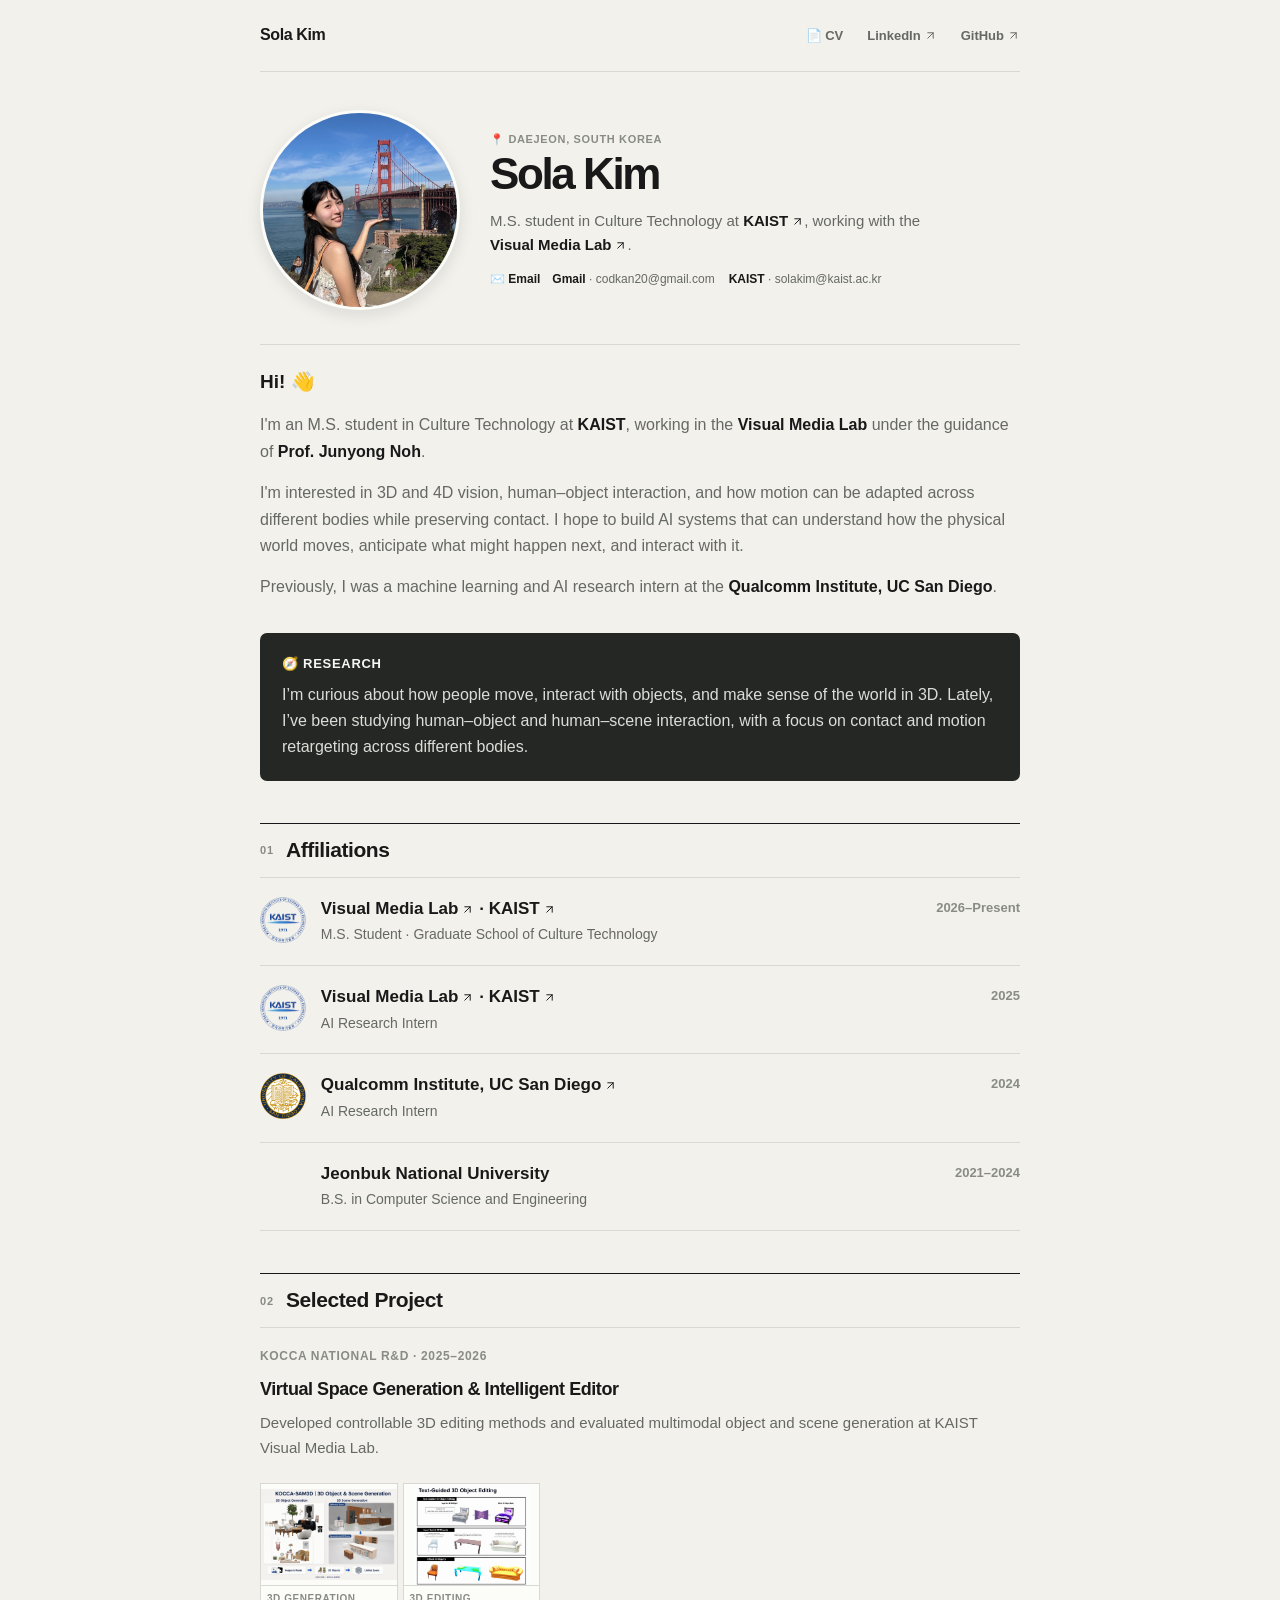
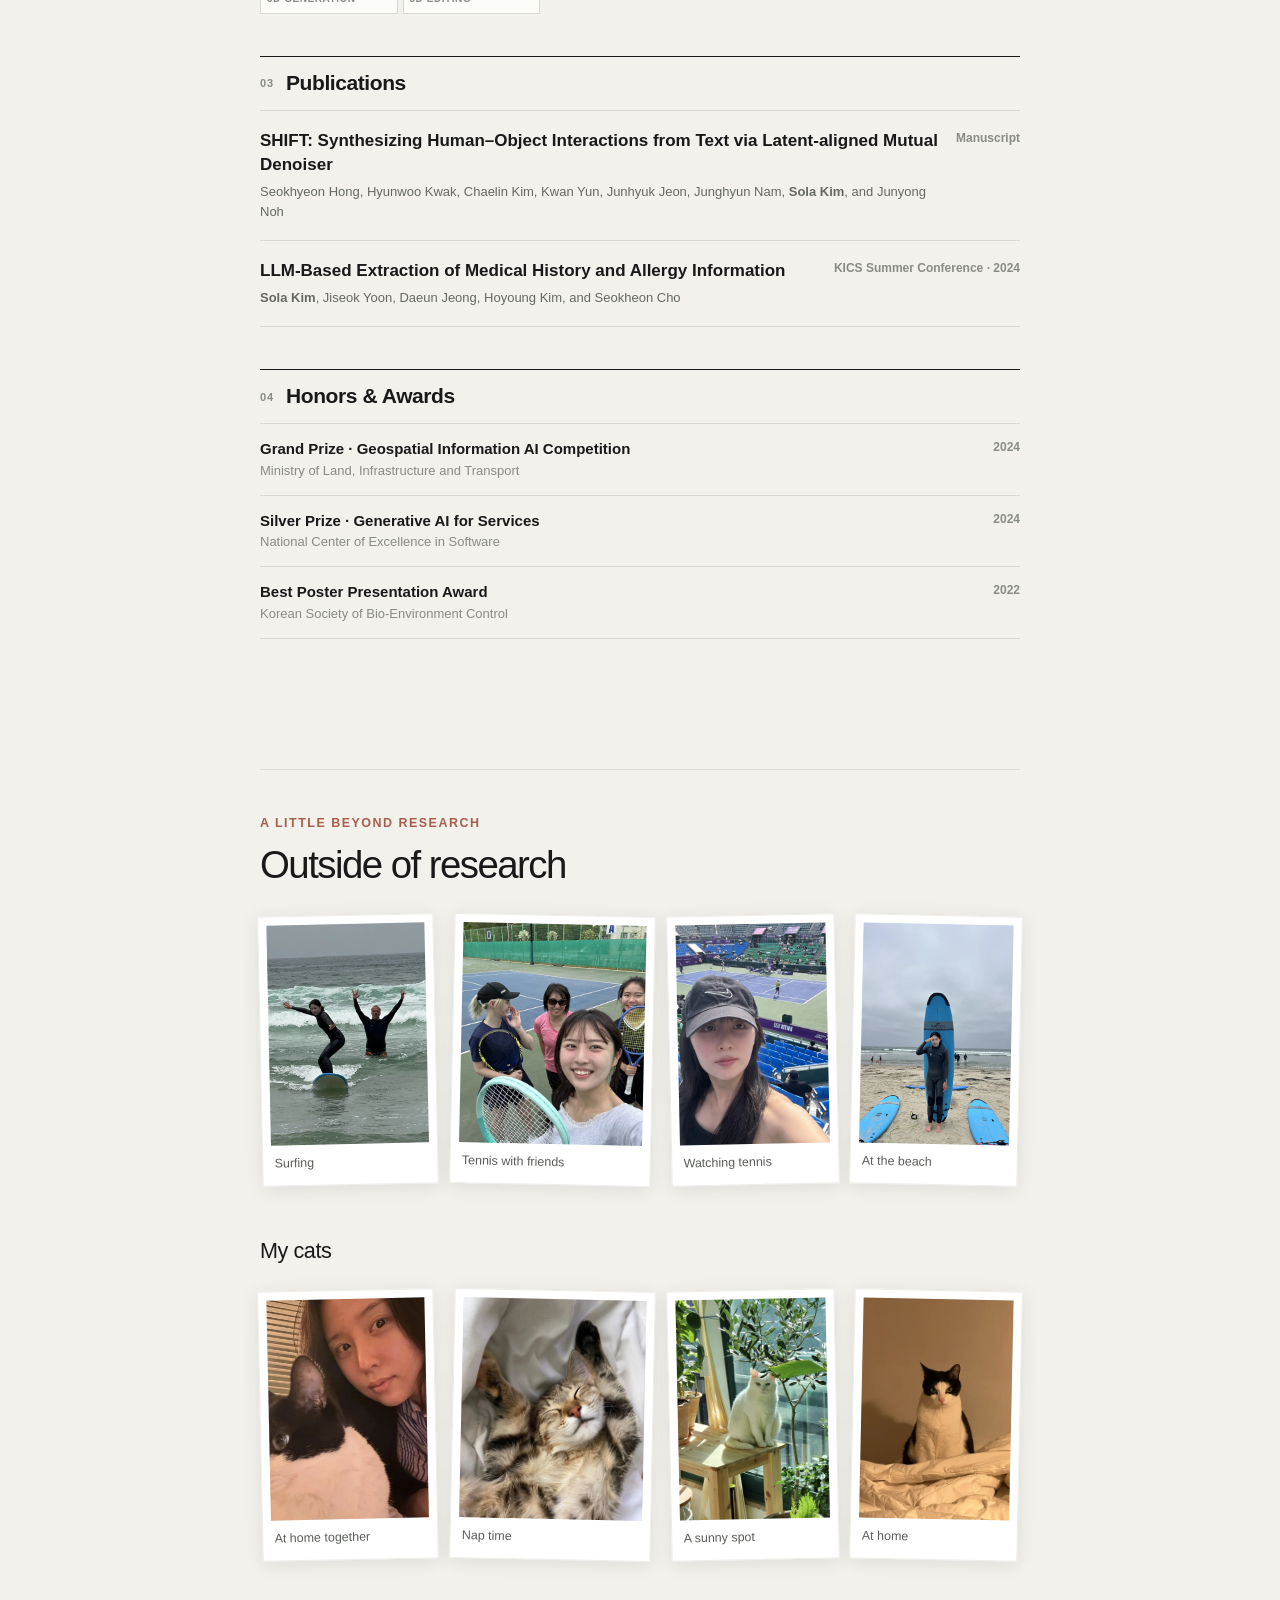
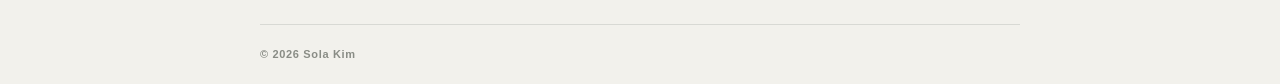
==== commit 35635221: "update" ====
--- a/index.html
+++ b/index.html
@@ -17,4 +17,16 @@
 @media(max-width:400px){.photo img{height:150px}.life-heading h2{font-size:1.7rem}}
 
 .cats-heading{margin:3rem 0 1.3rem}.cats-heading h3{font-size:1.35rem;letter-spacing:-.02em;margin:0 0 .3rem}.cats-heading p{margin:0;color:#585c5b;font-size:.96rem}.cats-album .photo img{object-position:center 45%}
-</style></head><body><main id="top"><div class="page-shell"><header class="topbar"><a aria-label="Sola Kim, home" class="wordmark" href="#top">Sola Kim</a><nav aria-label="Profile links"><a href="/cv/Sola-Kim-CV.pdf" target="_blank">📄 CV</a><a href="https://www.linkedin.com/in/colasola/" rel="noreferrer" target="_blank">LinkedIn <svg aria-hidden="true" class="lucide lucide-arrow-up-right" fill="none" height="13" stroke="currentColor" stroke-linecap="round" stroke-linejoin="round" stroke-width="1.8" viewbox="0 0 24 24" width="13" xmlns="http://www.w3.org/2000/svg"><path d="M7 7h10v10"></path><path d="M7 17 17 7"></path></svg></a><a href="https://github.com/ffe4el" rel="noreferrer" target="_blank">GitHub <svg aria-hidden="true" class="lucide lucide-arrow-up-right" fill="none" height="13" stroke="currentColor" stroke-linecap="round" stroke-linejoin="round" stroke-width="1.8" viewbox="0 0 24 24" width="13" xmlns="http://www.w3.org/2000/svg"><path d="M7 7h10v10"></path><path d="M7 17 17 7"></path></svg></a></nav></header><section aria-labelledby="intro-title" class="intro"><div class="portrait"><img alt="Sola Kim in front of the Golden Gate Bridge" data-nimg="fill" decoding="async" fetchpriority="high" loading="eager" src="/profile.jpg" style="position:absolute;inset:0;width:100%;height:100%;object-fit:cover"/></div><div class="identity"><p class="location">📍 Daejeon, South Korea</p><h1 id="intro-title">Sola Kim</h1><p class="role">M.S. student in Culture Technology at<!-- --> <a href="https://www.kaist.ac.kr/en/" rel="noreferrer" target="_blank">KAIST <svg aria-hidden="true" class="lucide lucide-arrow-up-right" fill="none" height="13" stroke="currentColor" stroke-linecap="round" stroke-linejoin="round" stroke-width="1.8" viewbox="0 0 24 24" width="13" xmlns="http://www.w3.org/2000/svg"><path d="M7 7h10v10"></path><path d="M7 17 17 7"></path></svg></a>, working with the<!-- --> <a href="https://vml.kaist.ac.kr/" rel="noreferrer" target="_blank">Visual Media Lab <svg aria-hidden="true" class="lucide lucide-arrow-up-right" fill="none" height="13" stroke="currentColor" stroke-linecap="round" stroke-linejoin="round" stroke-width="1.8" viewbox="0 0 24 24" width="13" xmlns="http://www.w3.org/2000/svg"><path d="M7 7h10v10"></path><path d="M7 17 17 7"></path></svg></a>.</p><div aria-label="Email addresses" class="intro-contact"><span>✉️ Email</span><div><a href="mailto:codkan20@gmail.com"><strong>Gmail</strong> · codkan20@gmail.com</a><a href="mailto:solakim@kaist.ac.kr"><strong>KAIST</strong> · solakim@kaist.ac.kr</a></div></div></div><div class="bio"><p class="hello">Hi! 👋</p><p>I'm an M.S. student in Culture Technology at<!-- --> <a href="https://www.kaist.ac.kr/en/" rel="noreferrer" target="_blank">KAIST <svg aria-hidden="true" class="lucide lucide-arrow-up-right" fill="none" height="13" stroke="currentColor" stroke-linecap="round" stroke-linejoin="round" stroke-width="1.8" viewbox="0 0 24 24" width="13" xmlns="http://www.w3.org/2000/svg"><path d="M7 7h10v10"></path><path d="M7 17 17 7"></path></svg></a> <!-- -->and a member of the<!-- --> <a href="https://vml.kaist.ac.kr/" rel="noreferrer" target="_blank">Visual Media Lab <svg aria-hidden="true" class="lucide lucide-arrow-up-right" fill="none" height="13" stroke="currentColor" stroke-linecap="round" stroke-linejoin="round" stroke-width="1.8" viewbox="0 0 24 24" width="13" xmlns="http://www.w3.org/2000/svg"><path d="M7 7h10v10"></path><path d="M7 17 17 7"></path></svg></a>. My work explores how visual systems can represent geometry, motion, and physical contact to understand and generate dynamic 3D and 4D worlds.</p><p>I'm especially interested in models that remain grounded in spatial structure and physical interaction over time — qualities that make generated scenes more coherent, controllable, and useful.</p><p>My research journey began with applied computer vision and LLM-based knowledge extraction, including projects in medical imaging, deepfake detection, and urban perception. Before KAIST, I worked at the<!-- --> <a href="https://qi.ucsd.edu/" rel="noreferrer" target="_blank">Qualcomm Institute <svg aria-hidden="true" class="lucide lucide-arrow-up-right" fill="none" height="13" stroke="currentColor" stroke-linecap="round" stroke-linejoin="round" stroke-width="1.8" viewbox="0 0 24 24" width="13" xmlns="http://www.w3.org/2000/svg"><path d="M7 7h10v10"></path><path d="M7 17 17 7"></path></svg></a>, UC San Diego's division of Calit2, on machine learning for health-data prediction and detection.</p></div></section><section aria-label="Research interests" class="research-strip"><span>🧭 Research</span><p>I’m curious about how people move, interact with objects, and make sense of the world in 3D. Lately, I’ve been studying human–object and human–scene interaction, with a focus on contact and motion retargeting across different bodies.</p></section><div class="content-grid"><section aria-labelledby="experience-title" class="ledger"><div class="section-heading"><span>01</span><h2 id="experience-title">Experience</h2></div><div class="experience-list"><article class="experience-row"><div><h3><a href="https://vml.kaist.ac.kr/" rel="noreferrer" target="_blank">Visual Media Lab <svg aria-hidden="true" class="lucide lucide-arrow-up-right" fill="none" height="13" stroke="currentColor" stroke-linecap="round" stroke-linejoin="round" stroke-width="1.8" viewbox="0 0 24 24" width="13" xmlns="http://www.w3.org/2000/svg"><path d="M7 7h10v10"></path><path d="M7 17 17 7"></path></svg></a> <!-- -->·<!-- --> <a href="https://www.kaist.ac.kr/en/" rel="noreferrer" target="_blank">KAIST <svg aria-hidden="true" class="lucide lucide-arrow-up-right" fill="none" height="13" stroke="currentColor" stroke-linecap="round" stroke-linejoin="round" stroke-width="1.8" viewbox="0 0 24 24" width="13" xmlns="http://www.w3.org/2000/svg"><path d="M7 7h10v10"></path><path d="M7 17 17 7"></path></svg></a></h3><p>M.S. Student · Graduate School of Culture Technology</p><small>KOCCA-funded national R&amp;D · Multimodal 3D object and scene generation</small></div><time>2026–Present</time></article><article class="experience-row"><div><h3><a href="https://vml.kaist.ac.kr/" rel="noreferrer" target="_blank">Visual Media Lab <svg aria-hidden="true" class="lucide lucide-arrow-up-right" fill="none" height="13" stroke="currentColor" stroke-linecap="round" stroke-linejoin="round" stroke-width="1.8" viewbox="0 0 24 24" width="13" xmlns="http://www.w3.org/2000/svg"><path d="M7 7h10v10"></path><path d="M7 17 17 7"></path></svg></a> <!-- -->·<!-- --> <a href="https://www.kaist.ac.kr/en/" rel="noreferrer" target="_blank">KAIST <svg aria-hidden="true" class="lucide lucide-arrow-up-right" fill="none" height="13" stroke="currentColor" stroke-linecap="round" stroke-linejoin="round" stroke-width="1.8" viewbox="0 0 24 24" width="13" xmlns="http://www.w3.org/2000/svg"><path d="M7 7h10v10"></path><path d="M7 17 17 7"></path></svg></a></h3><p>AI Research Intern</p><small>KOCCA-funded national R&amp;D · Controllable 3D editing and reconstruction</small></div><time>Jan 2025–Feb 2026</time></article><article class="experience-row"><div><h3><a href="https://qi.ucsd.edu/" rel="noreferrer" target="_blank">Qualcomm Institute, UC San Diego <svg aria-hidden="true" class="lucide lucide-arrow-up-right" fill="none" height="13" stroke="currentColor" stroke-linecap="round" stroke-linejoin="round" stroke-width="1.8" viewbox="0 0 24 24" width="13" xmlns="http://www.w3.org/2000/svg"><path d="M7 7h10v10"></path><path d="M7 17 17 7"></path></svg></a></h3><p>AI Research Intern · QI AI Development Project</p><small>Health-outcome prediction and detection · Python · KNIME</small></div><time>2024</time></article></div></section><section aria-labelledby="project-title" class="project"><div class="section-heading"><span>02</span><h2 id="project-title">Selected Project</h2></div><article class="project-row"><div class="project-copy"><p class="project-meta">KOCCA National R&amp;D · 2025–2026</p><h3>Virtual Space Generation &amp; Intelligent Editor</h3><p>Developed controllable 3D editing methods and evaluated multimodal object and scene generation at KAIST Visual Media Lab.</p></div><div aria-label="Project examples" class="project-images"><figure><img alt="3D object and scene generation results" data-nimg="1" decoding="async" height="1024" loading="lazy" src="/work/kocca-sam3d.png" width="1536"/><figcaption>3D generation</figcaption></figure><figure><img alt="Text-guided 3D object editing examples" data-nimg="1" decoding="async" height="1218" loading="lazy" src="/work/text-guided-3d-editing.png" width="1368"/><figcaption>3D editing</figcaption></figure></div></article></section></div><div class="archive-grid"><section aria-labelledby="publications-title" class="publications"><div class="section-heading"><span>03</span><h2 id="publications-title">Publications</h2></div><article class="publication-row"><div><h3>SHIFT: Synthesizing Human–Object Interactions from Text via Latent-aligned Mutual Denoiser</h3><p>Seokhyeon Hong, Hyunwoo Kwak, Chaelin Kim, Kwan Yun, Junhyuk Jeon, Junghyun Nam, <strong>Sola Kim</strong>, and Junyong Noh</p></div><span>Manuscript</span></article><article class="publication-row"><div><h3>LLM-Based Extraction of Medical History and Allergy Information</h3><p><strong>Sola Kim</strong>, Jiseok Yoon, Daeun Jeong, Hoyoung Kim, and Seokheon Cho</p></div><span>KICS Summer Conference · 2024</span></article></section><section aria-labelledby="awards-title" class="awards"><div class="section-heading"><span>04</span><h2 id="awards-title">Honors &amp; Awards</h2></div><ul class="award-list"><li><div><strong>Grand Prize · Geospatial Information AI Competition</strong><small>Ministry of Land, Infrastructure and Transport</small></div><time>2024</time></li><li><div><strong>Silver Prize · Generative AI for Services</strong><small>National Center of Excellence in Software</small></div><time>2024</time></li><li><div><strong>Best Poster Presentation Award</strong><small>Korean Society of Bio-Environment Control</small></div><time>2022</time></li></ul></section></div><section aria-labelledby="life-title" class="life-section"><div class="life-heading"><div><p class="life-kicker">A little beyond research</p><h2 id="life-title">Outside of research</h2></div><p>I enjoy surfing and have been playing tennis for six years. Here are a few moments from the court, the beach, and home with my cats.</p></div><div class="photo-album"><figure class="photo surf-wave"><img alt="Sola surfing on a wave" loading="lazy" src="/hobbies/surf-wave.webp"/><figcaption>Surfing</figcaption></figure><figure class="photo tennis-friends"><img alt="Sola and friends together on a tennis court" loading="lazy" src="/hobbies/tennis-friends.webp"/><figcaption>Tennis with friends</figcaption></figure><figure class="photo tennis-match"><img alt="Sola watching a tennis match" loading="lazy" src="/hobbies/tennis-match.webp"/><figcaption>Watching tennis</figcaption></figure><figure class="photo surf-beach"><img alt="Sola with a surfboard on the beach" loading="lazy" src="/hobbies/surf-beach.webp"/><figcaption>At the beach</figcaption></figure></div><div class="cats-heading"><h3>My cats</h3><p>A few photos of my cats at home.</p></div><div class="photo-album cats-album"><figure class="photo"><img alt="Sola with her black and white cat" loading="lazy" src="/hobbies/cats-together.webp"/><figcaption>At home together</figcaption></figure><figure class="photo"><img alt="A tabby cat sleeping" loading="lazy" src="/hobbies/cat-sleeping.webp"/><figcaption>Nap time</figcaption></figure><figure class="photo"><img alt="A white cat sitting among plants by a window" loading="lazy" src="/hobbies/cat-window.webp"/><figcaption>A sunny spot</figcaption></figure><figure class="photo"><img alt="A black and white cat sitting on a bed" loading="lazy" src="/hobbies/cat-bed.webp"/><figcaption>At home</figcaption></figure></div></section><footer><span>© <!-- -->2026<!-- --> Sola Kim</span></footer></div></main></body></html>+</style><style>.enlarge-image{display:block;cursor:zoom-in}.enlarge-image:focus-visible{outline:3px solid #a65e4d;outline-offset:4px}.image-viewer{border:0;background:transparent;padding:0;max-width:95vw;max-height:95vh;overflow:visible}.image-viewer::backdrop{background:rgba(0,0,0,.82)}.image-viewer img{display:block;max-width:90vw;max-height:88vh;object-fit:contain}.image-viewer-close{position:absolute;right:0;top:-2.6rem;background:transparent;color:#fff;border:0;font-size:2rem;line-height:1;cursor:pointer}.life-heading{grid-template-columns:1fr}</style><style>.experience-row{display:grid!important;grid-template-columns:48px minmax(0,1fr) auto!important;gap:.8rem;align-items:start}.affiliation-logo{position:relative;display:block;width:46px;height:46px;overflow:hidden;flex:none}.affiliation-logo img{width:100%;height:100%;object-fit:contain;display:block}.jeonbuk-logo img{position:absolute;width:96px;height:auto;max-width:none;left:-25px;top:0}@media(max-width:480px){.experience-row{grid-template-columns:38px minmax(0,1fr) auto!important;gap:.6rem}.affiliation-logo{width:38px;height:38px}.jeonbuk-logo img{width:76px;left:-19px}}</style></head><body><main id="top"><div class="page-shell"><header class="topbar"><a aria-label="Sola Kim, home" class="wordmark" href="#top">Sola Kim</a><nav aria-label="Profile links"><a href="/cv/Sola-Kim-CV.pdf" target="_blank">📄 CV</a><a href="https://www.linkedin.com/in/colasola/" rel="noreferrer" target="_blank">LinkedIn <svg aria-hidden="true" class="lucide lucide-arrow-up-right" fill="none" height="13" stroke="currentColor" stroke-linecap="round" stroke-linejoin="round" stroke-width="1.8" viewbox="0 0 24 24" width="13" xmlns="http://www.w3.org/2000/svg"><path d="M7 7h10v10"></path><path d="M7 17 17 7"></path></svg></a><a href="https://github.com/ffe4el" rel="noreferrer" target="_blank">GitHub <svg aria-hidden="true" class="lucide lucide-arrow-up-right" fill="none" height="13" stroke="currentColor" stroke-linecap="round" stroke-linejoin="round" stroke-width="1.8" viewbox="0 0 24 24" width="13" xmlns="http://www.w3.org/2000/svg"><path d="M7 7h10v10"></path><path d="M7 17 17 7"></path></svg></a></nav></header><section aria-labelledby="intro-title" class="intro"><div class="portrait"><img alt="Sola Kim in front of the Golden Gate Bridge" data-nimg="fill" decoding="async" fetchpriority="high" loading="eager" src="/profile.jpg" style="position:absolute;inset:0;width:100%;height:100%;object-fit:cover"/></div><div class="identity"><p class="location">📍 Daejeon, South Korea</p><h1 id="intro-title">Sola Kim</h1><p class="role">M.S. student in Culture Technology at<!-- --> <a href="https://www.kaist.ac.kr/en/" rel="noreferrer" target="_blank">KAIST <svg aria-hidden="true" class="lucide lucide-arrow-up-right" fill="none" height="13" stroke="currentColor" stroke-linecap="round" stroke-linejoin="round" stroke-width="1.8" viewbox="0 0 24 24" width="13" xmlns="http://www.w3.org/2000/svg"><path d="M7 7h10v10"></path><path d="M7 17 17 7"></path></svg></a>, working with the<!-- --> <a href="https://vml.kaist.ac.kr/" rel="noreferrer" target="_blank">Visual Media Lab <svg aria-hidden="true" class="lucide lucide-arrow-up-right" fill="none" height="13" stroke="currentColor" stroke-linecap="round" stroke-linejoin="round" stroke-width="1.8" viewbox="0 0 24 24" width="13" xmlns="http://www.w3.org/2000/svg"><path d="M7 7h10v10"></path><path d="M7 17 17 7"></path></svg></a>.</p><div aria-label="Email addresses" class="intro-contact"><span>✉️ Email</span><div><a href="mailto:codkan20@gmail.com"><strong>Gmail</strong> · codkan20@gmail.com</a><a href="mailto:solakim@kaist.ac.kr"><strong>KAIST</strong> · solakim@kaist.ac.kr</a></div></div></div><div class="bio"><p class="hello">Hi! 👋</p><p>I'm an M.S. student in Culture Technology at <a href="https://www.kaist.ac.kr/en/">KAIST</a>, working in the <a href="https://vml.kaist.ac.kr/">Visual Media Lab</a> under the guidance of <a href="https://vml.kaist.ac.kr/main/people/person/1">Prof. Junyong Noh</a>.</p><p>I'm interested in 3D and 4D vision, human–object interaction, and how motion can be adapted across different bodies while preserving contact. I hope to build AI systems that can understand how the physical world moves, anticipate what might happen next, and interact with it.</p><p>Previously, I was a machine learning and AI research intern at the <a href="https://qi.ucsd.edu/">Qualcomm Institute, UC San Diego</a>.</p></div></section><section aria-label="Research interests" class="research-strip"><span>🧭 Research</span><p>I’m curious about how people move, interact with objects, and make sense of the world in 3D. Lately, I’ve been studying human–object and human–scene interaction, with a focus on contact and motion retargeting across different bodies.</p></section><div class="content-grid"><section aria-labelledby="experience-title" class="ledger"><div class="section-heading"><span>01</span><h2 id="experience-title">Affiliations</h2></div><div class="experience-list"><article class="experience-row"><span aria-hidden="true" class="affiliation-logo"><img alt="" src="/affiliations/kaist.png"/></span><div><h3><a href="https://vml.kaist.ac.kr/" rel="noreferrer" target="_blank">Visual Media Lab <svg aria-hidden="true" class="lucide lucide-arrow-up-right" fill="none" height="13" stroke="currentColor" stroke-linecap="round" stroke-linejoin="round" stroke-width="1.8" viewbox="0 0 24 24" width="13" xmlns="http://www.w3.org/2000/svg"><path d="M7 7h10v10"></path><path d="M7 17 17 7"></path></svg></a> <!-- -->·<!-- --> <a href="https://www.kaist.ac.kr/en/" rel="noreferrer" target="_blank">KAIST <svg aria-hidden="true" class="lucide lucide-arrow-up-right" fill="none" height="13" stroke="currentColor" stroke-linecap="round" stroke-linejoin="round" stroke-width="1.8" viewbox="0 0 24 24" width="13" xmlns="http://www.w3.org/2000/svg"><path d="M7 7h10v10"></path><path d="M7 17 17 7"></path></svg></a></h3><p>M.S. Student · Graduate School of Culture Technology</p></div><time>2026–Present</time></article><article class="experience-row"><span aria-hidden="true" class="affiliation-logo"><img alt="" src="/affiliations/kaist.png"/></span><div><h3><a href="https://vml.kaist.ac.kr/" rel="noreferrer" target="_blank">Visual Media Lab <svg aria-hidden="true" class="lucide lucide-arrow-up-right" fill="none" height="13" stroke="currentColor" stroke-linecap="round" stroke-linejoin="round" stroke-width="1.8" viewbox="0 0 24 24" width="13" xmlns="http://www.w3.org/2000/svg"><path d="M7 7h10v10"></path><path d="M7 17 17 7"></path></svg></a> <!-- -->·<!-- --> <a href="https://www.kaist.ac.kr/en/" rel="noreferrer" target="_blank">KAIST <svg aria-hidden="true" class="lucide lucide-arrow-up-right" fill="none" height="13" stroke="currentColor" stroke-linecap="round" stroke-linejoin="round" stroke-width="1.8" viewbox="0 0 24 24" width="13" xmlns="http://www.w3.org/2000/svg"><path d="M7 7h10v10"></path><path d="M7 17 17 7"></path></svg></a></h3><p>AI Research Intern</p></div><time>2025</time></article><article class="experience-row"><span aria-hidden="true" class="affiliation-logo"><img alt="" src="/affiliations/ucsd.png"/></span><div><h3><a href="https://qi.ucsd.edu/" rel="noreferrer" target="_blank">Qualcomm Institute, UC San Diego <svg aria-hidden="true" class="lucide lucide-arrow-up-right" fill="none" height="13" stroke="currentColor" stroke-linecap="round" stroke-linejoin="round" stroke-width="1.8" viewbox="0 0 24 24" width="13" xmlns="http://www.w3.org/2000/svg"><path d="M7 7h10v10"></path><path d="M7 17 17 7"></path></svg></a></h3><p>AI Research Intern</p></div><time>2024</time></article><article class="experience-row"><span aria-hidden="true" class="affiliation-logo jeonbuk-logo"><img alt="" src="/affiliations/jeonbuk.png"/></span><div><h3><a href="https://www.jbnu.ac.kr/eng/">Jeonbuk National University</a></h3><p>B.S. in Computer Science and Engineering</p></div><time>2021–2024</time></article></div></section><section aria-labelledby="project-title" class="project"><div class="section-heading"><span>02</span><h2 id="project-title">Selected Project</h2></div><article class="project-row"><div class="project-copy"><p class="project-meta">KOCCA National R&amp;D · 2025–2026</p><h3>Virtual Space Generation &amp; Intelligent Editor</h3><p>Developed controllable 3D editing methods and evaluated multimodal object and scene generation at KAIST Visual Media Lab.</p></div><div aria-label="Project examples" class="project-images"><figure><a aria-label="Enlarge 3D object and scene generation results" class="enlarge-image" href="/work/kocca-sam3d.png"><img alt="3D object and scene generation results" data-nimg="1" decoding="async" height="1024" loading="lazy" src="/work/kocca-sam3d.png" width="1536"/></a><figcaption>3D generation</figcaption></figure><figure><a aria-label="Enlarge Text-guided 3D object editing examples" class="enlarge-image" href="/work/text-guided-3d-editing.png"><img alt="Text-guided 3D object editing examples" data-nimg="1" decoding="async" height="1218" loading="lazy" src="/work/text-guided-3d-editing.png" width="1368"/></a><figcaption>3D editing</figcaption></figure></div></article></section></div><div class="archive-grid"><section aria-labelledby="publications-title" class="publications"><div class="section-heading"><span>03</span><h2 id="publications-title">Publications</h2></div><article class="publication-row"><div><h3>SHIFT: Synthesizing Human–Object Interactions from Text via Latent-aligned Mutual Denoiser</h3><p>Seokhyeon Hong, Hyunwoo Kwak, Chaelin Kim, Kwan Yun, Junhyuk Jeon, Junghyun Nam, <strong>Sola Kim</strong>, and Junyong Noh</p></div><span>Manuscript</span></article><article class="publication-row"><div><h3>LLM-Based Extraction of Medical History and Allergy Information</h3><p><strong>Sola Kim</strong>, Jiseok Yoon, Daeun Jeong, Hoyoung Kim, and Seokheon Cho</p></div><span>KICS Summer Conference · 2024</span></article></section><section aria-labelledby="awards-title" class="awards"><div class="section-heading"><span>04</span><h2 id="awards-title">Honors &amp; Awards</h2></div><ul class="award-list"><li><div><strong>Grand Prize · Geospatial Information AI Competition</strong><small>Ministry of Land, Infrastructure and Transport</small></div><time>2024</time></li><li><div><strong>Silver Prize · Generative AI for Services</strong><small>National Center of Excellence in Software</small></div><time>2024</time></li><li><div><strong>Best Poster Presentation Award</strong><small>Korean Society of Bio-Environment Control</small></div><time>2022</time></li></ul></section></div><section aria-labelledby="life-title" class="life-section"><div class="life-heading"><div><p class="life-kicker">A little beyond research</p><h2 id="life-title">Outside of research</h2></div></div><div class="photo-album"><figure class="photo surf-wave"><img alt="Sola surfing on a wave" loading="lazy" src="/hobbies/surf-wave.webp"/><figcaption>Surfing</figcaption></figure><figure class="photo tennis-friends"><img alt="Sola and friends together on a tennis court" loading="lazy" src="/hobbies/tennis-friends.webp"/><figcaption>Tennis with friends</figcaption></figure><figure class="photo tennis-match"><img alt="Sola watching a tennis match" loading="lazy" src="/hobbies/tennis-match.webp"/><figcaption>Watching tennis</figcaption></figure><figure class="photo surf-beach"><img alt="Sola with a surfboard on the beach" loading="lazy" src="/hobbies/surf-beach.webp"/><figcaption>At the beach</figcaption></figure></div><div class="cats-heading"><h3>My cats</h3></div><div class="photo-album cats-album"><figure class="photo"><img alt="Sola with her black and white cat" loading="lazy" src="/hobbies/cats-together.webp"/><figcaption>At home together</figcaption></figure><figure class="photo"><img alt="A tabby cat sleeping" loading="lazy" src="/hobbies/cat-sleeping.webp"/><figcaption>Nap time</figcaption></figure><figure class="photo"><img alt="A white cat sitting among plants by a window" loading="lazy" src="/hobbies/cat-window.webp"/><figcaption>A sunny spot</figcaption></figure><figure class="photo"><img alt="A black and white cat sitting on a bed" loading="lazy" src="/hobbies/cat-bed.webp"/><figcaption>At home</figcaption></figure></div></section><footer><span>© <!-- -->2026<!-- --> Sola Kim</span></footer></div></main><dialog aria-label="Enlarged project image" class="image-viewer"><button aria-label="Close enlarged image" class="image-viewer-close" type="button">×</button><img alt=""/></dialog><script>const viewer = document.querySelector('.image-viewer');
+const viewerImage = viewer.querySelector('img');
+document.querySelectorAll('.enlarge-image').forEach((link) => {
+  link.addEventListener('click', (event) => {
+    if (typeof viewer.showModal !== 'function') return;
+    event.preventDefault();
+    viewerImage.src = link.href;
+    viewerImage.alt = link.querySelector('img').alt;
+    viewer.showModal();
+  });
+});
+viewer.querySelector('.image-viewer-close').addEventListener('click', () => viewer.close());
+viewer.addEventListener('click', (event) => { if (event.target === viewer) viewer.close(); });</script></body></html>
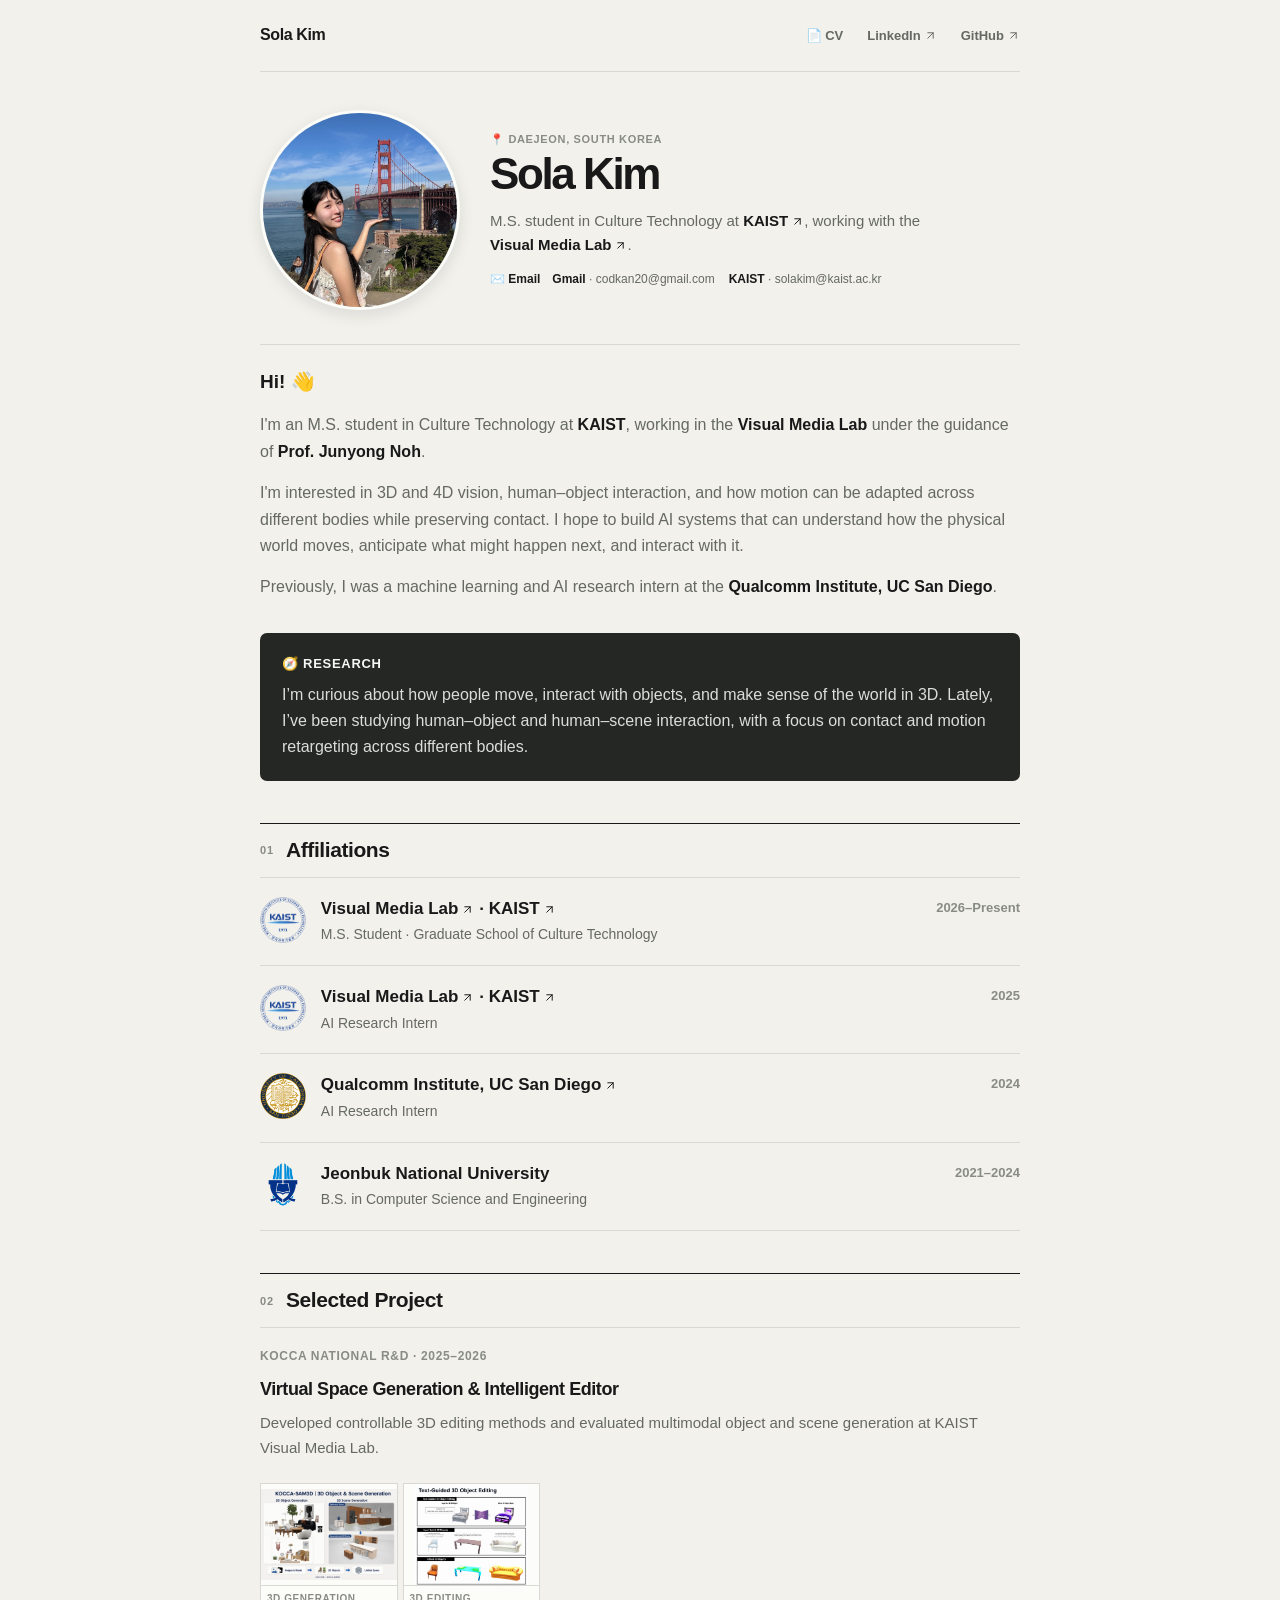
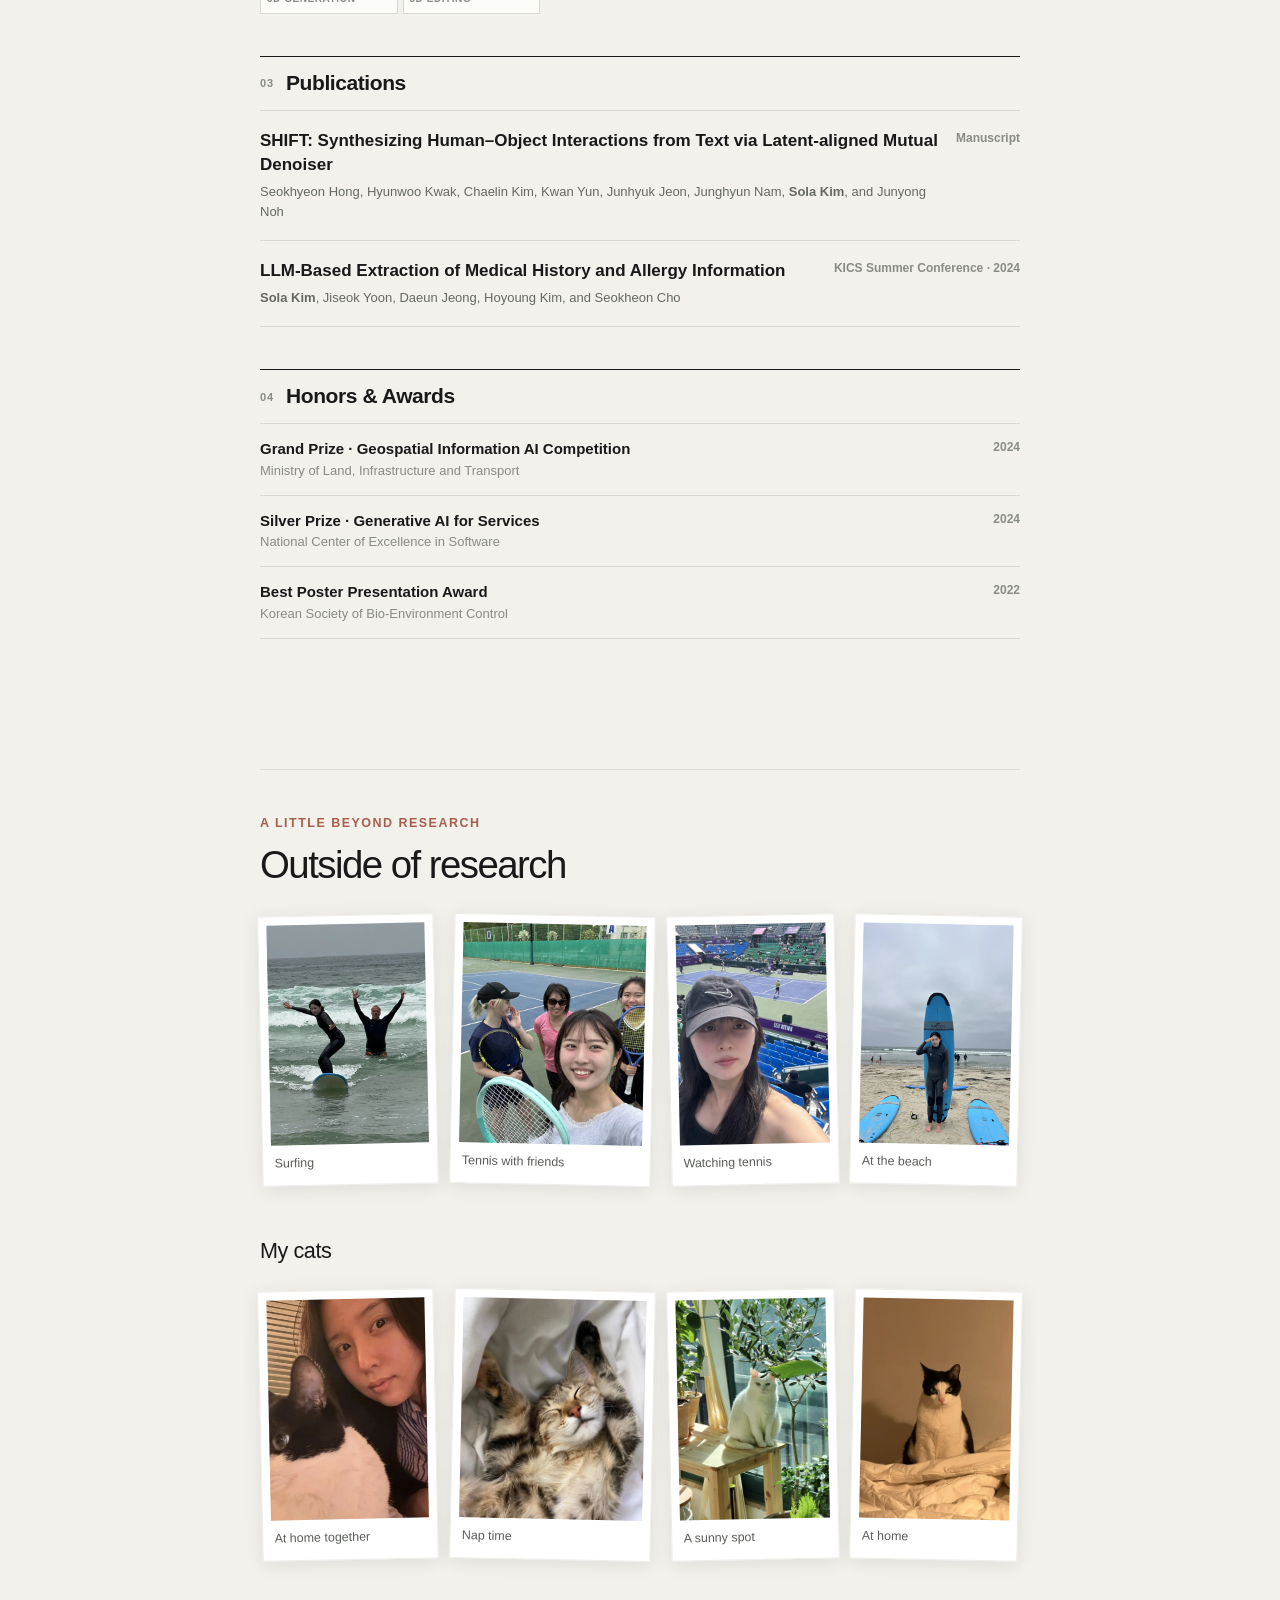
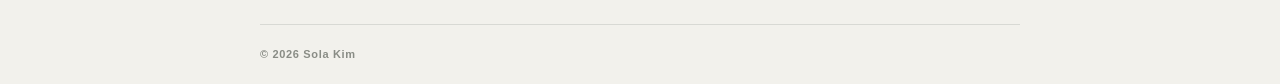
==== commit 8169b6bc: "Add files via upload" ====
--- a/index.html
+++ b/index.html
@@ -17,7 +17,7 @@
 @media(max-width:400px){.photo img{height:150px}.life-heading h2{font-size:1.7rem}}
 
 .cats-heading{margin:3rem 0 1.3rem}.cats-heading h3{font-size:1.35rem;letter-spacing:-.02em;margin:0 0 .3rem}.cats-heading p{margin:0;color:#585c5b;font-size:.96rem}.cats-album .photo img{object-position:center 45%}
-</style><style>.enlarge-image{display:block;cursor:zoom-in}.enlarge-image:focus-visible{outline:3px solid #a65e4d;outline-offset:4px}.image-viewer{border:0;background:transparent;padding:0;max-width:95vw;max-height:95vh;overflow:visible}.image-viewer::backdrop{background:rgba(0,0,0,.82)}.image-viewer img{display:block;max-width:90vw;max-height:88vh;object-fit:contain}.image-viewer-close{position:absolute;right:0;top:-2.6rem;background:transparent;color:#fff;border:0;font-size:2rem;line-height:1;cursor:pointer}.life-heading{grid-template-columns:1fr}</style><style>.experience-row{display:grid!important;grid-template-columns:48px minmax(0,1fr) auto!important;gap:.8rem;align-items:start}.affiliation-logo{position:relative;display:block;width:46px;height:46px;overflow:hidden;flex:none}.affiliation-logo img{width:100%;height:100%;object-fit:contain;display:block}.jeonbuk-logo img{position:absolute;width:96px;height:auto;max-width:none;left:-25px;top:0}@media(max-width:480px){.experience-row{grid-template-columns:38px minmax(0,1fr) auto!important;gap:.6rem}.affiliation-logo{width:38px;height:38px}.jeonbuk-logo img{width:76px;left:-19px}}</style></head><body><main id="top"><div class="page-shell"><header class="topbar"><a aria-label="Sola Kim, home" class="wordmark" href="#top">Sola Kim</a><nav aria-label="Profile links"><a href="/cv/Sola-Kim-CV.pdf" target="_blank">📄 CV</a><a href="https://www.linkedin.com/in/colasola/" rel="noreferrer" target="_blank">LinkedIn <svg aria-hidden="true" class="lucide lucide-arrow-up-right" fill="none" height="13" stroke="currentColor" stroke-linecap="round" stroke-linejoin="round" stroke-width="1.8" viewbox="0 0 24 24" width="13" xmlns="http://www.w3.org/2000/svg"><path d="M7 7h10v10"></path><path d="M7 17 17 7"></path></svg></a><a href="https://github.com/ffe4el" rel="noreferrer" target="_blank">GitHub <svg aria-hidden="true" class="lucide lucide-arrow-up-right" fill="none" height="13" stroke="currentColor" stroke-linecap="round" stroke-linejoin="round" stroke-width="1.8" viewbox="0 0 24 24" width="13" xmlns="http://www.w3.org/2000/svg"><path d="M7 7h10v10"></path><path d="M7 17 17 7"></path></svg></a></nav></header><section aria-labelledby="intro-title" class="intro"><div class="portrait"><img alt="Sola Kim in front of the Golden Gate Bridge" data-nimg="fill" decoding="async" fetchpriority="high" loading="eager" src="/profile.jpg" style="position:absolute;inset:0;width:100%;height:100%;object-fit:cover"/></div><div class="identity"><p class="location">📍 Daejeon, South Korea</p><h1 id="intro-title">Sola Kim</h1><p class="role">M.S. student in Culture Technology at<!-- --> <a href="https://www.kaist.ac.kr/en/" rel="noreferrer" target="_blank">KAIST <svg aria-hidden="true" class="lucide lucide-arrow-up-right" fill="none" height="13" stroke="currentColor" stroke-linecap="round" stroke-linejoin="round" stroke-width="1.8" viewbox="0 0 24 24" width="13" xmlns="http://www.w3.org/2000/svg"><path d="M7 7h10v10"></path><path d="M7 17 17 7"></path></svg></a>, working with the<!-- --> <a href="https://vml.kaist.ac.kr/" rel="noreferrer" target="_blank">Visual Media Lab <svg aria-hidden="true" class="lucide lucide-arrow-up-right" fill="none" height="13" stroke="currentColor" stroke-linecap="round" stroke-linejoin="round" stroke-width="1.8" viewbox="0 0 24 24" width="13" xmlns="http://www.w3.org/2000/svg"><path d="M7 7h10v10"></path><path d="M7 17 17 7"></path></svg></a>.</p><div aria-label="Email addresses" class="intro-contact"><span>✉️ Email</span><div><a href="mailto:codkan20@gmail.com"><strong>Gmail</strong> · codkan20@gmail.com</a><a href="mailto:solakim@kaist.ac.kr"><strong>KAIST</strong> · solakim@kaist.ac.kr</a></div></div></div><div class="bio"><p class="hello">Hi! 👋</p><p>I'm an M.S. student in Culture Technology at <a href="https://www.kaist.ac.kr/en/">KAIST</a>, working in the <a href="https://vml.kaist.ac.kr/">Visual Media Lab</a> under the guidance of <a href="https://vml.kaist.ac.kr/main/people/person/1">Prof. Junyong Noh</a>.</p><p>I'm interested in 3D and 4D vision, human–object interaction, and how motion can be adapted across different bodies while preserving contact. I hope to build AI systems that can understand how the physical world moves, anticipate what might happen next, and interact with it.</p><p>Previously, I was a machine learning and AI research intern at the <a href="https://qi.ucsd.edu/">Qualcomm Institute, UC San Diego</a>.</p></div></section><section aria-label="Research interests" class="research-strip"><span>🧭 Research</span><p>I’m curious about how people move, interact with objects, and make sense of the world in 3D. Lately, I’ve been studying human–object and human–scene interaction, with a focus on contact and motion retargeting across different bodies.</p></section><div class="content-grid"><section aria-labelledby="experience-title" class="ledger"><div class="section-heading"><span>01</span><h2 id="experience-title">Affiliations</h2></div><div class="experience-list"><article class="experience-row"><span aria-hidden="true" class="affiliation-logo"><img alt="" src="/affiliations/kaist.png"/></span><div><h3><a href="https://vml.kaist.ac.kr/" rel="noreferrer" target="_blank">Visual Media Lab <svg aria-hidden="true" class="lucide lucide-arrow-up-right" fill="none" height="13" stroke="currentColor" stroke-linecap="round" stroke-linejoin="round" stroke-width="1.8" viewbox="0 0 24 24" width="13" xmlns="http://www.w3.org/2000/svg"><path d="M7 7h10v10"></path><path d="M7 17 17 7"></path></svg></a> <!-- -->·<!-- --> <a href="https://www.kaist.ac.kr/en/" rel="noreferrer" target="_blank">KAIST <svg aria-hidden="true" class="lucide lucide-arrow-up-right" fill="none" height="13" stroke="currentColor" stroke-linecap="round" stroke-linejoin="round" stroke-width="1.8" viewbox="0 0 24 24" width="13" xmlns="http://www.w3.org/2000/svg"><path d="M7 7h10v10"></path><path d="M7 17 17 7"></path></svg></a></h3><p>M.S. Student · Graduate School of Culture Technology</p></div><time>2026–Present</time></article><article class="experience-row"><span aria-hidden="true" class="affiliation-logo"><img alt="" src="/affiliations/kaist.png"/></span><div><h3><a href="https://vml.kaist.ac.kr/" rel="noreferrer" target="_blank">Visual Media Lab <svg aria-hidden="true" class="lucide lucide-arrow-up-right" fill="none" height="13" stroke="currentColor" stroke-linecap="round" stroke-linejoin="round" stroke-width="1.8" viewbox="0 0 24 24" width="13" xmlns="http://www.w3.org/2000/svg"><path d="M7 7h10v10"></path><path d="M7 17 17 7"></path></svg></a> <!-- -->·<!-- --> <a href="https://www.kaist.ac.kr/en/" rel="noreferrer" target="_blank">KAIST <svg aria-hidden="true" class="lucide lucide-arrow-up-right" fill="none" height="13" stroke="currentColor" stroke-linecap="round" stroke-linejoin="round" stroke-width="1.8" viewbox="0 0 24 24" width="13" xmlns="http://www.w3.org/2000/svg"><path d="M7 7h10v10"></path><path d="M7 17 17 7"></path></svg></a></h3><p>AI Research Intern</p></div><time>2025</time></article><article class="experience-row"><span aria-hidden="true" class="affiliation-logo"><img alt="" src="/affiliations/ucsd.png"/></span><div><h3><a href="https://qi.ucsd.edu/" rel="noreferrer" target="_blank">Qualcomm Institute, UC San Diego <svg aria-hidden="true" class="lucide lucide-arrow-up-right" fill="none" height="13" stroke="currentColor" stroke-linecap="round" stroke-linejoin="round" stroke-width="1.8" viewbox="0 0 24 24" width="13" xmlns="http://www.w3.org/2000/svg"><path d="M7 7h10v10"></path><path d="M7 17 17 7"></path></svg></a></h3><p>AI Research Intern</p></div><time>2024</time></article><article class="experience-row"><span aria-hidden="true" class="affiliation-logo jeonbuk-logo"><img alt="" src="/affiliations/jeonbuk.png"/></span><div><h3><a href="https://www.jbnu.ac.kr/eng/">Jeonbuk National University</a></h3><p>B.S. in Computer Science and Engineering</p></div><time>2021–2024</time></article></div></section><section aria-labelledby="project-title" class="project"><div class="section-heading"><span>02</span><h2 id="project-title">Selected Project</h2></div><article class="project-row"><div class="project-copy"><p class="project-meta">KOCCA National R&amp;D · 2025–2026</p><h3>Virtual Space Generation &amp; Intelligent Editor</h3><p>Developed controllable 3D editing methods and evaluated multimodal object and scene generation at KAIST Visual Media Lab.</p></div><div aria-label="Project examples" class="project-images"><figure><a aria-label="Enlarge 3D object and scene generation results" class="enlarge-image" href="/work/kocca-sam3d.png"><img alt="3D object and scene generation results" data-nimg="1" decoding="async" height="1024" loading="lazy" src="/work/kocca-sam3d.png" width="1536"/></a><figcaption>3D generation</figcaption></figure><figure><a aria-label="Enlarge Text-guided 3D object editing examples" class="enlarge-image" href="/work/text-guided-3d-editing.png"><img alt="Text-guided 3D object editing examples" data-nimg="1" decoding="async" height="1218" loading="lazy" src="/work/text-guided-3d-editing.png" width="1368"/></a><figcaption>3D editing</figcaption></figure></div></article></section></div><div class="archive-grid"><section aria-labelledby="publications-title" class="publications"><div class="section-heading"><span>03</span><h2 id="publications-title">Publications</h2></div><article class="publication-row"><div><h3>SHIFT: Synthesizing Human–Object Interactions from Text via Latent-aligned Mutual Denoiser</h3><p>Seokhyeon Hong, Hyunwoo Kwak, Chaelin Kim, Kwan Yun, Junhyuk Jeon, Junghyun Nam, <strong>Sola Kim</strong>, and Junyong Noh</p></div><span>Manuscript</span></article><article class="publication-row"><div><h3>LLM-Based Extraction of Medical History and Allergy Information</h3><p><strong>Sola Kim</strong>, Jiseok Yoon, Daeun Jeong, Hoyoung Kim, and Seokheon Cho</p></div><span>KICS Summer Conference · 2024</span></article></section><section aria-labelledby="awards-title" class="awards"><div class="section-heading"><span>04</span><h2 id="awards-title">Honors &amp; Awards</h2></div><ul class="award-list"><li><div><strong>Grand Prize · Geospatial Information AI Competition</strong><small>Ministry of Land, Infrastructure and Transport</small></div><time>2024</time></li><li><div><strong>Silver Prize · Generative AI for Services</strong><small>National Center of Excellence in Software</small></div><time>2024</time></li><li><div><strong>Best Poster Presentation Award</strong><small>Korean Society of Bio-Environment Control</small></div><time>2022</time></li></ul></section></div><section aria-labelledby="life-title" class="life-section"><div class="life-heading"><div><p class="life-kicker">A little beyond research</p><h2 id="life-title">Outside of research</h2></div></div><div class="photo-album"><figure class="photo surf-wave"><img alt="Sola surfing on a wave" loading="lazy" src="/hobbies/surf-wave.webp"/><figcaption>Surfing</figcaption></figure><figure class="photo tennis-friends"><img alt="Sola and friends together on a tennis court" loading="lazy" src="/hobbies/tennis-friends.webp"/><figcaption>Tennis with friends</figcaption></figure><figure class="photo tennis-match"><img alt="Sola watching a tennis match" loading="lazy" src="/hobbies/tennis-match.webp"/><figcaption>Watching tennis</figcaption></figure><figure class="photo surf-beach"><img alt="Sola with a surfboard on the beach" loading="lazy" src="/hobbies/surf-beach.webp"/><figcaption>At the beach</figcaption></figure></div><div class="cats-heading"><h3>My cats</h3></div><div class="photo-album cats-album"><figure class="photo"><img alt="Sola with her black and white cat" loading="lazy" src="/hobbies/cats-together.webp"/><figcaption>At home together</figcaption></figure><figure class="photo"><img alt="A tabby cat sleeping" loading="lazy" src="/hobbies/cat-sleeping.webp"/><figcaption>Nap time</figcaption></figure><figure class="photo"><img alt="A white cat sitting among plants by a window" loading="lazy" src="/hobbies/cat-window.webp"/><figcaption>A sunny spot</figcaption></figure><figure class="photo"><img alt="A black and white cat sitting on a bed" loading="lazy" src="/hobbies/cat-bed.webp"/><figcaption>At home</figcaption></figure></div></section><footer><span>© <!-- -->2026<!-- --> Sola Kim</span></footer></div></main><dialog aria-label="Enlarged project image" class="image-viewer"><button aria-label="Close enlarged image" class="image-viewer-close" type="button">×</button><img alt=""/></dialog><script>const viewer = document.querySelector('.image-viewer');
+</style><style>.enlarge-image{display:block;cursor:zoom-in}.enlarge-image:focus-visible{outline:3px solid #a65e4d;outline-offset:4px}.image-viewer{border:0;background:transparent;padding:0;max-width:95vw;max-height:95vh;overflow:visible}.image-viewer::backdrop{background:rgba(0,0,0,.82)}.image-viewer img{display:block;max-width:90vw;max-height:88vh;object-fit:contain}.image-viewer-close{position:absolute;right:0;top:-2.6rem;background:transparent;color:#fff;border:0;font-size:2rem;line-height:1;cursor:pointer}.life-heading{grid-template-columns:1fr}</style><style>.experience-row{display:grid!important;grid-template-columns:48px minmax(0,1fr) auto!important;gap:.8rem;align-items:start}.affiliation-logo{position:relative;display:block;width:46px;height:46px;overflow:hidden;flex:none}.affiliation-logo img{width:100%;height:100%;object-fit:contain;display:block}.jeonbuk-logo img{position:absolute;width:96px;height:auto;max-width:none;left:-25px;top:0}@media(max-width:480px){.experience-row{grid-template-columns:38px minmax(0,1fr) auto!important;gap:.6rem}.affiliation-logo{width:38px;height:38px}.jeonbuk-logo img{width:76px;left:-19px}}</style><style>.jeonbuk-logo img{position:static;width:100%;height:100%;max-width:100%;object-fit:contain}</style></head><body><main id="top"><div class="page-shell"><header class="topbar"><a aria-label="Sola Kim, home" class="wordmark" href="#top">Sola Kim</a><nav aria-label="Profile links"><a href="/cv/Sola-Kim-CV.pdf" target="_blank">📄 CV</a><a href="https://www.linkedin.com/in/colasola/" rel="noreferrer" target="_blank">LinkedIn <svg aria-hidden="true" class="lucide lucide-arrow-up-right" fill="none" height="13" stroke="currentColor" stroke-linecap="round" stroke-linejoin="round" stroke-width="1.8" viewbox="0 0 24 24" width="13" xmlns="http://www.w3.org/2000/svg"><path d="M7 7h10v10"></path><path d="M7 17 17 7"></path></svg></a><a href="https://github.com/ffe4el" rel="noreferrer" target="_blank">GitHub <svg aria-hidden="true" class="lucide lucide-arrow-up-right" fill="none" height="13" stroke="currentColor" stroke-linecap="round" stroke-linejoin="round" stroke-width="1.8" viewbox="0 0 24 24" width="13" xmlns="http://www.w3.org/2000/svg"><path d="M7 7h10v10"></path><path d="M7 17 17 7"></path></svg></a></nav></header><section aria-labelledby="intro-title" class="intro"><div class="portrait"><img alt="Sola Kim in front of the Golden Gate Bridge" data-nimg="fill" decoding="async" fetchpriority="high" loading="eager" src="/profile.jpg" style="position:absolute;inset:0;width:100%;height:100%;object-fit:cover"/></div><div class="identity"><p class="location">📍 Daejeon, South Korea</p><h1 id="intro-title">Sola Kim</h1><p class="role">M.S. student in Culture Technology at<!-- --> <a href="https://www.kaist.ac.kr/en/" rel="noreferrer" target="_blank">KAIST <svg aria-hidden="true" class="lucide lucide-arrow-up-right" fill="none" height="13" stroke="currentColor" stroke-linecap="round" stroke-linejoin="round" stroke-width="1.8" viewbox="0 0 24 24" width="13" xmlns="http://www.w3.org/2000/svg"><path d="M7 7h10v10"></path><path d="M7 17 17 7"></path></svg></a>, working with the<!-- --> <a href="https://vml.kaist.ac.kr/" rel="noreferrer" target="_blank">Visual Media Lab <svg aria-hidden="true" class="lucide lucide-arrow-up-right" fill="none" height="13" stroke="currentColor" stroke-linecap="round" stroke-linejoin="round" stroke-width="1.8" viewbox="0 0 24 24" width="13" xmlns="http://www.w3.org/2000/svg"><path d="M7 7h10v10"></path><path d="M7 17 17 7"></path></svg></a>.</p><div aria-label="Email addresses" class="intro-contact"><span>✉️ Email</span><div><a href="mailto:codkan20@gmail.com"><strong>Gmail</strong> · codkan20@gmail.com</a><a href="mailto:solakim@kaist.ac.kr"><strong>KAIST</strong> · solakim@kaist.ac.kr</a></div></div></div><div class="bio"><p class="hello">Hi! 👋</p><p>I'm an M.S. student in Culture Technology at <a href="https://www.kaist.ac.kr/en/">KAIST</a>, working in the <a href="https://vml.kaist.ac.kr/">Visual Media Lab</a> under the guidance of <a href="https://vml.kaist.ac.kr/main/people/person/1">Prof. Junyong Noh</a>.</p><p>I'm interested in 3D and 4D vision, human–object interaction, and how motion can be adapted across different bodies while preserving contact. I hope to build AI systems that can understand how the physical world moves, anticipate what might happen next, and interact with it.</p><p>Previously, I was a machine learning and AI research intern at the <a href="https://qi.ucsd.edu/">Qualcomm Institute, UC San Diego</a>.</p></div></section><section aria-label="Research interests" class="research-strip"><span>🧭 Research</span><p>I’m curious about how people move, interact with objects, and make sense of the world in 3D. Lately, I’ve been studying human–object and human–scene interaction, with a focus on contact and motion retargeting across different bodies.</p></section><div class="content-grid"><section aria-labelledby="experience-title" class="ledger"><div class="section-heading"><span>01</span><h2 id="experience-title">Affiliations</h2></div><div class="experience-list"><article class="experience-row"><span aria-hidden="true" class="affiliation-logo"><img alt="" src="/affiliations/kaist.png"/></span><div><h3><a href="https://vml.kaist.ac.kr/" rel="noreferrer" target="_blank">Visual Media Lab <svg aria-hidden="true" class="lucide lucide-arrow-up-right" fill="none" height="13" stroke="currentColor" stroke-linecap="round" stroke-linejoin="round" stroke-width="1.8" viewbox="0 0 24 24" width="13" xmlns="http://www.w3.org/2000/svg"><path d="M7 7h10v10"></path><path d="M7 17 17 7"></path></svg></a> <!-- -->·<!-- --> <a href="https://www.kaist.ac.kr/en/" rel="noreferrer" target="_blank">KAIST <svg aria-hidden="true" class="lucide lucide-arrow-up-right" fill="none" height="13" stroke="currentColor" stroke-linecap="round" stroke-linejoin="round" stroke-width="1.8" viewbox="0 0 24 24" width="13" xmlns="http://www.w3.org/2000/svg"><path d="M7 7h10v10"></path><path d="M7 17 17 7"></path></svg></a></h3><p>M.S. Student · Graduate School of Culture Technology</p></div><time>2026–Present</time></article><article class="experience-row"><span aria-hidden="true" class="affiliation-logo"><img alt="" src="/affiliations/kaist.png"/></span><div><h3><a href="https://vml.kaist.ac.kr/" rel="noreferrer" target="_blank">Visual Media Lab <svg aria-hidden="true" class="lucide lucide-arrow-up-right" fill="none" height="13" stroke="currentColor" stroke-linecap="round" stroke-linejoin="round" stroke-width="1.8" viewbox="0 0 24 24" width="13" xmlns="http://www.w3.org/2000/svg"><path d="M7 7h10v10"></path><path d="M7 17 17 7"></path></svg></a> <!-- -->·<!-- --> <a href="https://www.kaist.ac.kr/en/" rel="noreferrer" target="_blank">KAIST <svg aria-hidden="true" class="lucide lucide-arrow-up-right" fill="none" height="13" stroke="currentColor" stroke-linecap="round" stroke-linejoin="round" stroke-width="1.8" viewbox="0 0 24 24" width="13" xmlns="http://www.w3.org/2000/svg"><path d="M7 7h10v10"></path><path d="M7 17 17 7"></path></svg></a></h3><p>AI Research Intern</p></div><time>2025</time></article><article class="experience-row"><span aria-hidden="true" class="affiliation-logo"><img alt="" src="/affiliations/ucsd.png"/></span><div><h3><a href="https://qi.ucsd.edu/" rel="noreferrer" target="_blank">Qualcomm Institute, UC San Diego <svg aria-hidden="true" class="lucide lucide-arrow-up-right" fill="none" height="13" stroke="currentColor" stroke-linecap="round" stroke-linejoin="round" stroke-width="1.8" viewbox="0 0 24 24" width="13" xmlns="http://www.w3.org/2000/svg"><path d="M7 7h10v10"></path><path d="M7 17 17 7"></path></svg></a></h3><p>AI Research Intern</p></div><time>2024</time></article><article class="experience-row"><span aria-hidden="true" class="affiliation-logo jeonbuk-logo"><img alt="" src="/affiliations/jeonbuk.png"/></span><div><h3><a href="https://www.jbnu.ac.kr/eng/">Jeonbuk National University</a></h3><p>B.S. in Computer Science and Engineering</p></div><time>2021–2024</time></article></div></section><section aria-labelledby="project-title" class="project"><div class="section-heading"><span>02</span><h2 id="project-title">Selected Project</h2></div><article class="project-row"><div class="project-copy"><p class="project-meta">KOCCA National R&amp;D · 2025–2026</p><h3>Virtual Space Generation &amp; Intelligent Editor</h3><p>Developed controllable 3D editing methods and evaluated multimodal object and scene generation at KAIST Visual Media Lab.</p></div><div aria-label="Project examples" class="project-images"><figure><a aria-label="Enlarge 3D object and scene generation results" class="enlarge-image" href="/work/kocca-sam3d.png"><img alt="3D object and scene generation results" data-nimg="1" decoding="async" height="1024" loading="lazy" src="/work/kocca-sam3d.png" width="1536"/></a><figcaption>3D generation</figcaption></figure><figure><a aria-label="Enlarge Text-guided 3D object editing examples" class="enlarge-image" href="/work/text-guided-3d-editing.png"><img alt="Text-guided 3D object editing examples" data-nimg="1" decoding="async" height="1218" loading="lazy" src="/work/text-guided-3d-editing.png" width="1368"/></a><figcaption>3D editing</figcaption></figure></div></article></section></div><div class="archive-grid"><section aria-labelledby="publications-title" class="publications"><div class="section-heading"><span>03</span><h2 id="publications-title">Publications</h2></div><article class="publication-row"><div><h3>SHIFT: Synthesizing Human–Object Interactions from Text via Latent-aligned Mutual Denoiser</h3><p>Seokhyeon Hong, Hyunwoo Kwak, Chaelin Kim, Kwan Yun, Junhyuk Jeon, Junghyun Nam, <strong>Sola Kim</strong>, and Junyong Noh</p></div><span>Manuscript</span></article><article class="publication-row"><div><h3>LLM-Based Extraction of Medical History and Allergy Information</h3><p><strong>Sola Kim</strong>, Jiseok Yoon, Daeun Jeong, Hoyoung Kim, and Seokheon Cho</p></div><span>KICS Summer Conference · 2024</span></article></section><section aria-labelledby="awards-title" class="awards"><div class="section-heading"><span>04</span><h2 id="awards-title">Honors &amp; Awards</h2></div><ul class="award-list"><li><div><strong>Grand Prize · Geospatial Information AI Competition</strong><small>Ministry of Land, Infrastructure and Transport</small></div><time>2024</time></li><li><div><strong>Silver Prize · Generative AI for Services</strong><small>National Center of Excellence in Software</small></div><time>2024</time></li><li><div><strong>Best Poster Presentation Award</strong><small>Korean Society of Bio-Environment Control</small></div><time>2022</time></li></ul></section></div><section aria-labelledby="life-title" class="life-section"><div class="life-heading"><div><p class="life-kicker">A little beyond research</p><h2 id="life-title">Outside of research</h2></div></div><div class="photo-album"><figure class="photo surf-wave"><img alt="Sola surfing on a wave" loading="lazy" src="/hobbies/surf-wave.webp"/><figcaption>Surfing</figcaption></figure><figure class="photo tennis-friends"><img alt="Sola and friends together on a tennis court" loading="lazy" src="/hobbies/tennis-friends.webp"/><figcaption>Tennis with friends</figcaption></figure><figure class="photo tennis-match"><img alt="Sola watching a tennis match" loading="lazy" src="/hobbies/tennis-match.webp"/><figcaption>Watching tennis</figcaption></figure><figure class="photo surf-beach"><img alt="Sola with a surfboard on the beach" loading="lazy" src="/hobbies/surf-beach.webp"/><figcaption>At the beach</figcaption></figure></div><div class="cats-heading"><h3>My cats</h3></div><div class="photo-album cats-album"><figure class="photo"><img alt="Sola with her black and white cat" loading="lazy" src="/hobbies/cats-together.webp"/><figcaption>At home together</figcaption></figure><figure class="photo"><img alt="A tabby cat sleeping" loading="lazy" src="/hobbies/cat-sleeping.webp"/><figcaption>Nap time</figcaption></figure><figure class="photo"><img alt="A white cat sitting among plants by a window" loading="lazy" src="/hobbies/cat-window.webp"/><figcaption>A sunny spot</figcaption></figure><figure class="photo"><img alt="A black and white cat sitting on a bed" loading="lazy" src="/hobbies/cat-bed.webp"/><figcaption>At home</figcaption></figure></div></section><footer><span>© <!-- -->2026<!-- --> Sola Kim</span></footer></div></main><dialog aria-label="Enlarged project image" class="image-viewer"><button aria-label="Close enlarged image" class="image-viewer-close" type="button">×</button><img alt=""/></dialog><script>const viewer = document.querySelector('.image-viewer');
 const viewerImage = viewer.querySelector('img');
 document.querySelectorAll('.enlarge-image').forEach((link) => {
   link.addEventListener('click', (event) => {
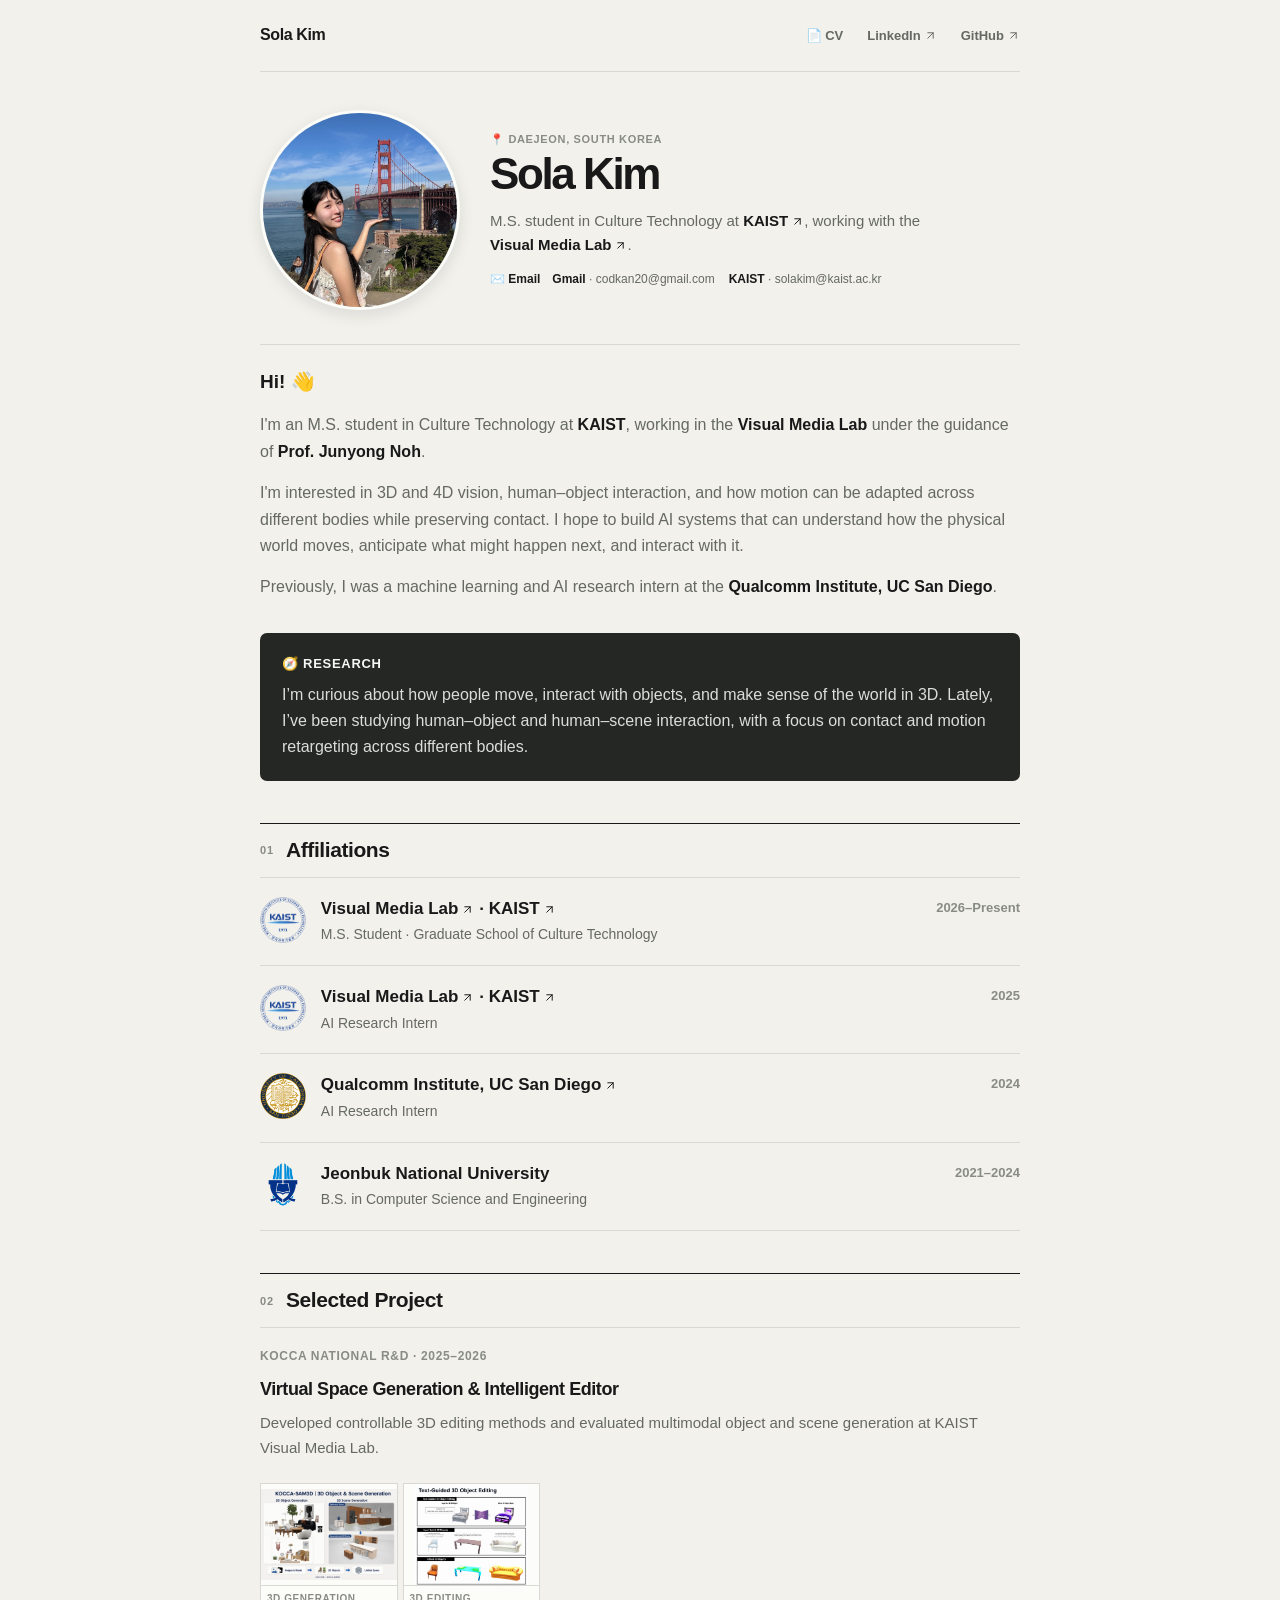
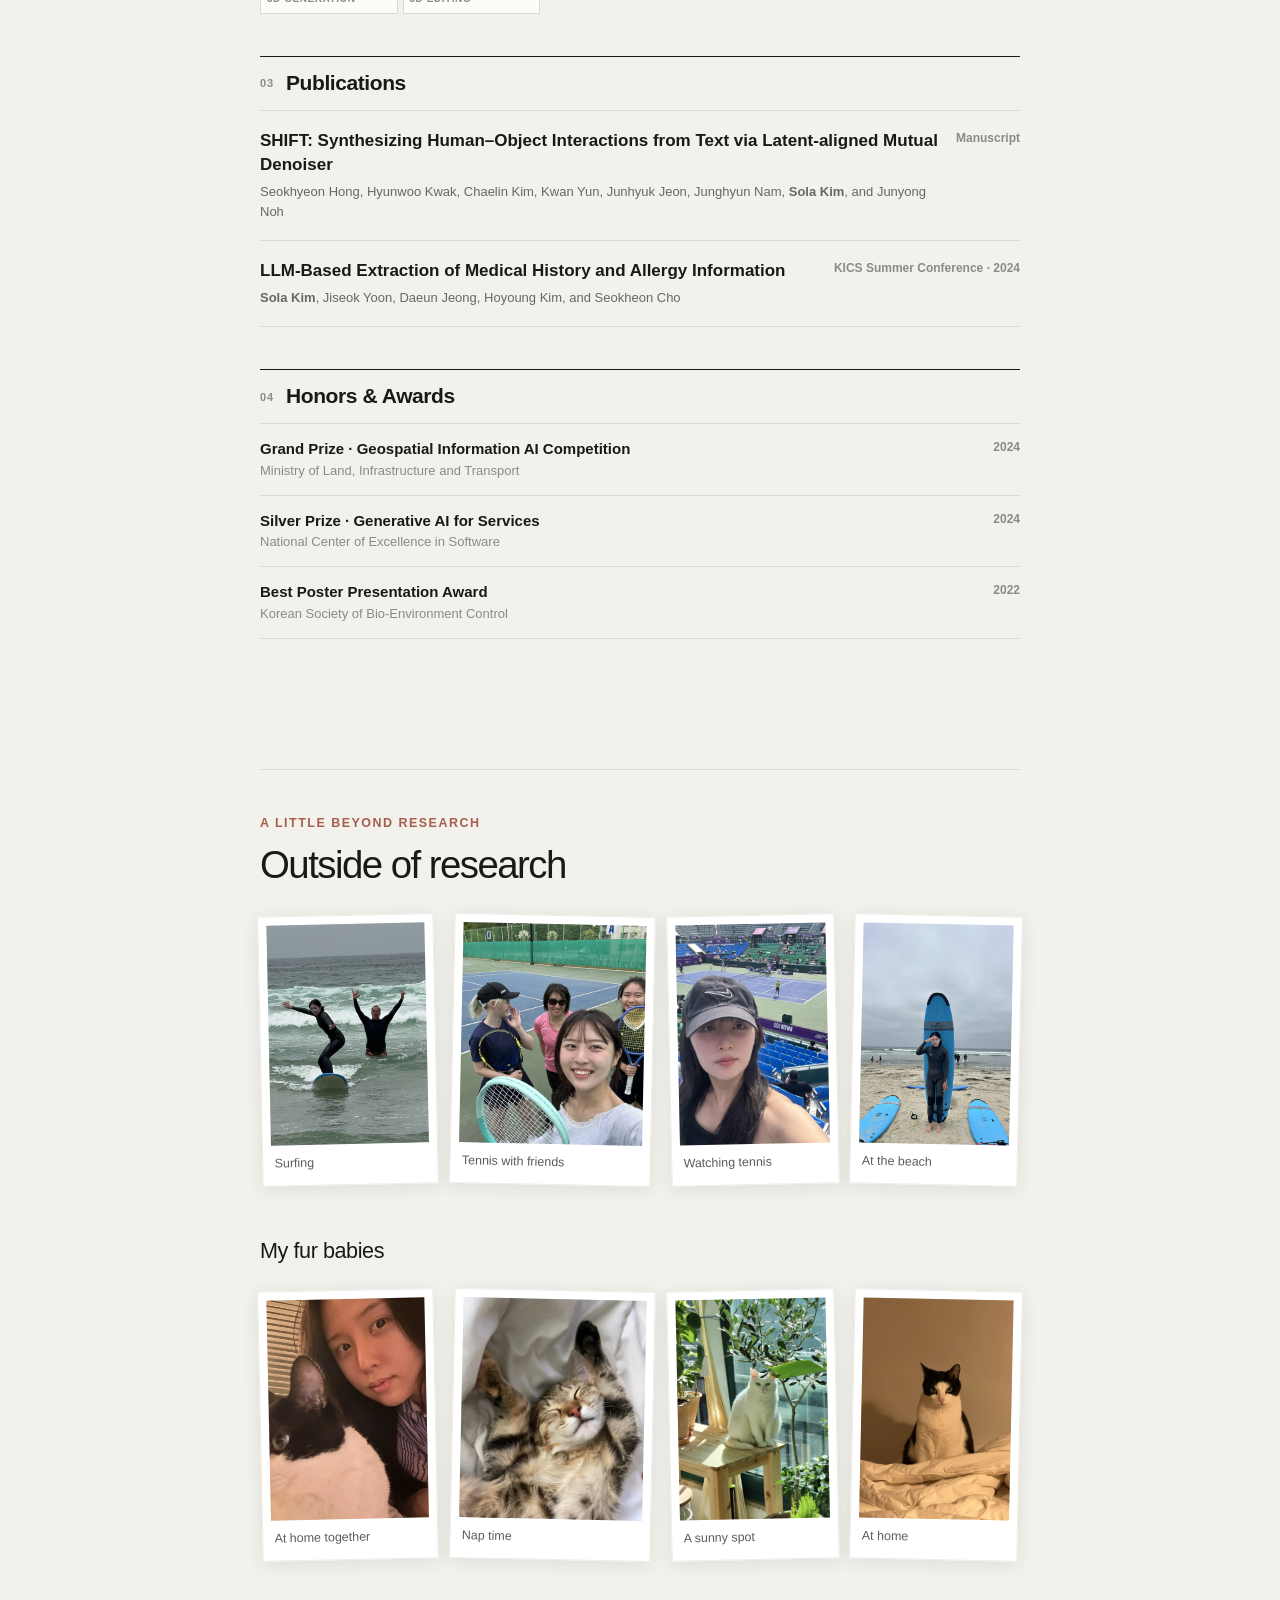
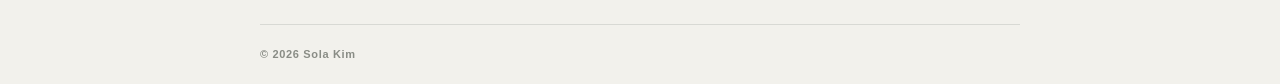
==== commit 46e3a2b6: "Update index.html" ====
--- a/index.html
+++ b/index.html
@@ -17,7 +17,7 @@
 @media(max-width:400px){.photo img{height:150px}.life-heading h2{font-size:1.7rem}}
 
 .cats-heading{margin:3rem 0 1.3rem}.cats-heading h3{font-size:1.35rem;letter-spacing:-.02em;margin:0 0 .3rem}.cats-heading p{margin:0;color:#585c5b;font-size:.96rem}.cats-album .photo img{object-position:center 45%}
-</style><style>.enlarge-image{display:block;cursor:zoom-in}.enlarge-image:focus-visible{outline:3px solid #a65e4d;outline-offset:4px}.image-viewer{border:0;background:transparent;padding:0;max-width:95vw;max-height:95vh;overflow:visible}.image-viewer::backdrop{background:rgba(0,0,0,.82)}.image-viewer img{display:block;max-width:90vw;max-height:88vh;object-fit:contain}.image-viewer-close{position:absolute;right:0;top:-2.6rem;background:transparent;color:#fff;border:0;font-size:2rem;line-height:1;cursor:pointer}.life-heading{grid-template-columns:1fr}</style><style>.experience-row{display:grid!important;grid-template-columns:48px minmax(0,1fr) auto!important;gap:.8rem;align-items:start}.affiliation-logo{position:relative;display:block;width:46px;height:46px;overflow:hidden;flex:none}.affiliation-logo img{width:100%;height:100%;object-fit:contain;display:block}.jeonbuk-logo img{position:absolute;width:96px;height:auto;max-width:none;left:-25px;top:0}@media(max-width:480px){.experience-row{grid-template-columns:38px minmax(0,1fr) auto!important;gap:.6rem}.affiliation-logo{width:38px;height:38px}.jeonbuk-logo img{width:76px;left:-19px}}</style><style>.jeonbuk-logo img{position:static;width:100%;height:100%;max-width:100%;object-fit:contain}</style></head><body><main id="top"><div class="page-shell"><header class="topbar"><a aria-label="Sola Kim, home" class="wordmark" href="#top">Sola Kim</a><nav aria-label="Profile links"><a href="/cv/Sola-Kim-CV.pdf" target="_blank">📄 CV</a><a href="https://www.linkedin.com/in/colasola/" rel="noreferrer" target="_blank">LinkedIn <svg aria-hidden="true" class="lucide lucide-arrow-up-right" fill="none" height="13" stroke="currentColor" stroke-linecap="round" stroke-linejoin="round" stroke-width="1.8" viewbox="0 0 24 24" width="13" xmlns="http://www.w3.org/2000/svg"><path d="M7 7h10v10"></path><path d="M7 17 17 7"></path></svg></a><a href="https://github.com/ffe4el" rel="noreferrer" target="_blank">GitHub <svg aria-hidden="true" class="lucide lucide-arrow-up-right" fill="none" height="13" stroke="currentColor" stroke-linecap="round" stroke-linejoin="round" stroke-width="1.8" viewbox="0 0 24 24" width="13" xmlns="http://www.w3.org/2000/svg"><path d="M7 7h10v10"></path><path d="M7 17 17 7"></path></svg></a></nav></header><section aria-labelledby="intro-title" class="intro"><div class="portrait"><img alt="Sola Kim in front of the Golden Gate Bridge" data-nimg="fill" decoding="async" fetchpriority="high" loading="eager" src="/profile.jpg" style="position:absolute;inset:0;width:100%;height:100%;object-fit:cover"/></div><div class="identity"><p class="location">📍 Daejeon, South Korea</p><h1 id="intro-title">Sola Kim</h1><p class="role">M.S. student in Culture Technology at<!-- --> <a href="https://www.kaist.ac.kr/en/" rel="noreferrer" target="_blank">KAIST <svg aria-hidden="true" class="lucide lucide-arrow-up-right" fill="none" height="13" stroke="currentColor" stroke-linecap="round" stroke-linejoin="round" stroke-width="1.8" viewbox="0 0 24 24" width="13" xmlns="http://www.w3.org/2000/svg"><path d="M7 7h10v10"></path><path d="M7 17 17 7"></path></svg></a>, working with the<!-- --> <a href="https://vml.kaist.ac.kr/" rel="noreferrer" target="_blank">Visual Media Lab <svg aria-hidden="true" class="lucide lucide-arrow-up-right" fill="none" height="13" stroke="currentColor" stroke-linecap="round" stroke-linejoin="round" stroke-width="1.8" viewbox="0 0 24 24" width="13" xmlns="http://www.w3.org/2000/svg"><path d="M7 7h10v10"></path><path d="M7 17 17 7"></path></svg></a>.</p><div aria-label="Email addresses" class="intro-contact"><span>✉️ Email</span><div><a href="mailto:codkan20@gmail.com"><strong>Gmail</strong> · codkan20@gmail.com</a><a href="mailto:solakim@kaist.ac.kr"><strong>KAIST</strong> · solakim@kaist.ac.kr</a></div></div></div><div class="bio"><p class="hello">Hi! 👋</p><p>I'm an M.S. student in Culture Technology at <a href="https://www.kaist.ac.kr/en/">KAIST</a>, working in the <a href="https://vml.kaist.ac.kr/">Visual Media Lab</a> under the guidance of <a href="https://vml.kaist.ac.kr/main/people/person/1">Prof. Junyong Noh</a>.</p><p>I'm interested in 3D and 4D vision, human–object interaction, and how motion can be adapted across different bodies while preserving contact. I hope to build AI systems that can understand how the physical world moves, anticipate what might happen next, and interact with it.</p><p>Previously, I was a machine learning and AI research intern at the <a href="https://qi.ucsd.edu/">Qualcomm Institute, UC San Diego</a>.</p></div></section><section aria-label="Research interests" class="research-strip"><span>🧭 Research</span><p>I’m curious about how people move, interact with objects, and make sense of the world in 3D. Lately, I’ve been studying human–object and human–scene interaction, with a focus on contact and motion retargeting across different bodies.</p></section><div class="content-grid"><section aria-labelledby="experience-title" class="ledger"><div class="section-heading"><span>01</span><h2 id="experience-title">Affiliations</h2></div><div class="experience-list"><article class="experience-row"><span aria-hidden="true" class="affiliation-logo"><img alt="" src="/affiliations/kaist.png"/></span><div><h3><a href="https://vml.kaist.ac.kr/" rel="noreferrer" target="_blank">Visual Media Lab <svg aria-hidden="true" class="lucide lucide-arrow-up-right" fill="none" height="13" stroke="currentColor" stroke-linecap="round" stroke-linejoin="round" stroke-width="1.8" viewbox="0 0 24 24" width="13" xmlns="http://www.w3.org/2000/svg"><path d="M7 7h10v10"></path><path d="M7 17 17 7"></path></svg></a> <!-- -->·<!-- --> <a href="https://www.kaist.ac.kr/en/" rel="noreferrer" target="_blank">KAIST <svg aria-hidden="true" class="lucide lucide-arrow-up-right" fill="none" height="13" stroke="currentColor" stroke-linecap="round" stroke-linejoin="round" stroke-width="1.8" viewbox="0 0 24 24" width="13" xmlns="http://www.w3.org/2000/svg"><path d="M7 7h10v10"></path><path d="M7 17 17 7"></path></svg></a></h3><p>M.S. Student · Graduate School of Culture Technology</p></div><time>2026–Present</time></article><article class="experience-row"><span aria-hidden="true" class="affiliation-logo"><img alt="" src="/affiliations/kaist.png"/></span><div><h3><a href="https://vml.kaist.ac.kr/" rel="noreferrer" target="_blank">Visual Media Lab <svg aria-hidden="true" class="lucide lucide-arrow-up-right" fill="none" height="13" stroke="currentColor" stroke-linecap="round" stroke-linejoin="round" stroke-width="1.8" viewbox="0 0 24 24" width="13" xmlns="http://www.w3.org/2000/svg"><path d="M7 7h10v10"></path><path d="M7 17 17 7"></path></svg></a> <!-- -->·<!-- --> <a href="https://www.kaist.ac.kr/en/" rel="noreferrer" target="_blank">KAIST <svg aria-hidden="true" class="lucide lucide-arrow-up-right" fill="none" height="13" stroke="currentColor" stroke-linecap="round" stroke-linejoin="round" stroke-width="1.8" viewbox="0 0 24 24" width="13" xmlns="http://www.w3.org/2000/svg"><path d="M7 7h10v10"></path><path d="M7 17 17 7"></path></svg></a></h3><p>AI Research Intern</p></div><time>2025</time></article><article class="experience-row"><span aria-hidden="true" class="affiliation-logo"><img alt="" src="/affiliations/ucsd.png"/></span><div><h3><a href="https://qi.ucsd.edu/" rel="noreferrer" target="_blank">Qualcomm Institute, UC San Diego <svg aria-hidden="true" class="lucide lucide-arrow-up-right" fill="none" height="13" stroke="currentColor" stroke-linecap="round" stroke-linejoin="round" stroke-width="1.8" viewbox="0 0 24 24" width="13" xmlns="http://www.w3.org/2000/svg"><path d="M7 7h10v10"></path><path d="M7 17 17 7"></path></svg></a></h3><p>AI Research Intern</p></div><time>2024</time></article><article class="experience-row"><span aria-hidden="true" class="affiliation-logo jeonbuk-logo"><img alt="" src="/affiliations/jeonbuk.png"/></span><div><h3><a href="https://www.jbnu.ac.kr/eng/">Jeonbuk National University</a></h3><p>B.S. in Computer Science and Engineering</p></div><time>2021–2024</time></article></div></section><section aria-labelledby="project-title" class="project"><div class="section-heading"><span>02</span><h2 id="project-title">Selected Project</h2></div><article class="project-row"><div class="project-copy"><p class="project-meta">KOCCA National R&amp;D · 2025–2026</p><h3>Virtual Space Generation &amp; Intelligent Editor</h3><p>Developed controllable 3D editing methods and evaluated multimodal object and scene generation at KAIST Visual Media Lab.</p></div><div aria-label="Project examples" class="project-images"><figure><a aria-label="Enlarge 3D object and scene generation results" class="enlarge-image" href="/work/kocca-sam3d.png"><img alt="3D object and scene generation results" data-nimg="1" decoding="async" height="1024" loading="lazy" src="/work/kocca-sam3d.png" width="1536"/></a><figcaption>3D generation</figcaption></figure><figure><a aria-label="Enlarge Text-guided 3D object editing examples" class="enlarge-image" href="/work/text-guided-3d-editing.png"><img alt="Text-guided 3D object editing examples" data-nimg="1" decoding="async" height="1218" loading="lazy" src="/work/text-guided-3d-editing.png" width="1368"/></a><figcaption>3D editing</figcaption></figure></div></article></section></div><div class="archive-grid"><section aria-labelledby="publications-title" class="publications"><div class="section-heading"><span>03</span><h2 id="publications-title">Publications</h2></div><article class="publication-row"><div><h3>SHIFT: Synthesizing Human–Object Interactions from Text via Latent-aligned Mutual Denoiser</h3><p>Seokhyeon Hong, Hyunwoo Kwak, Chaelin Kim, Kwan Yun, Junhyuk Jeon, Junghyun Nam, <strong>Sola Kim</strong>, and Junyong Noh</p></div><span>Manuscript</span></article><article class="publication-row"><div><h3>LLM-Based Extraction of Medical History and Allergy Information</h3><p><strong>Sola Kim</strong>, Jiseok Yoon, Daeun Jeong, Hoyoung Kim, and Seokheon Cho</p></div><span>KICS Summer Conference · 2024</span></article></section><section aria-labelledby="awards-title" class="awards"><div class="section-heading"><span>04</span><h2 id="awards-title">Honors &amp; Awards</h2></div><ul class="award-list"><li><div><strong>Grand Prize · Geospatial Information AI Competition</strong><small>Ministry of Land, Infrastructure and Transport</small></div><time>2024</time></li><li><div><strong>Silver Prize · Generative AI for Services</strong><small>National Center of Excellence in Software</small></div><time>2024</time></li><li><div><strong>Best Poster Presentation Award</strong><small>Korean Society of Bio-Environment Control</small></div><time>2022</time></li></ul></section></div><section aria-labelledby="life-title" class="life-section"><div class="life-heading"><div><p class="life-kicker">A little beyond research</p><h2 id="life-title">Outside of research</h2></div></div><div class="photo-album"><figure class="photo surf-wave"><img alt="Sola surfing on a wave" loading="lazy" src="/hobbies/surf-wave.webp"/><figcaption>Surfing</figcaption></figure><figure class="photo tennis-friends"><img alt="Sola and friends together on a tennis court" loading="lazy" src="/hobbies/tennis-friends.webp"/><figcaption>Tennis with friends</figcaption></figure><figure class="photo tennis-match"><img alt="Sola watching a tennis match" loading="lazy" src="/hobbies/tennis-match.webp"/><figcaption>Watching tennis</figcaption></figure><figure class="photo surf-beach"><img alt="Sola with a surfboard on the beach" loading="lazy" src="/hobbies/surf-beach.webp"/><figcaption>At the beach</figcaption></figure></div><div class="cats-heading"><h3>My cats</h3></div><div class="photo-album cats-album"><figure class="photo"><img alt="Sola with her black and white cat" loading="lazy" src="/hobbies/cats-together.webp"/><figcaption>At home together</figcaption></figure><figure class="photo"><img alt="A tabby cat sleeping" loading="lazy" src="/hobbies/cat-sleeping.webp"/><figcaption>Nap time</figcaption></figure><figure class="photo"><img alt="A white cat sitting among plants by a window" loading="lazy" src="/hobbies/cat-window.webp"/><figcaption>A sunny spot</figcaption></figure><figure class="photo"><img alt="A black and white cat sitting on a bed" loading="lazy" src="/hobbies/cat-bed.webp"/><figcaption>At home</figcaption></figure></div></section><footer><span>© <!-- -->2026<!-- --> Sola Kim</span></footer></div></main><dialog aria-label="Enlarged project image" class="image-viewer"><button aria-label="Close enlarged image" class="image-viewer-close" type="button">×</button><img alt=""/></dialog><script>const viewer = document.querySelector('.image-viewer');
+</style><style>.enlarge-image{display:block;cursor:zoom-in}.enlarge-image:focus-visible{outline:3px solid #a65e4d;outline-offset:4px}.image-viewer{border:0;background:transparent;padding:0;max-width:95vw;max-height:95vh;overflow:visible}.image-viewer::backdrop{background:rgba(0,0,0,.82)}.image-viewer img{display:block;max-width:90vw;max-height:88vh;object-fit:contain}.image-viewer-close{position:absolute;right:0;top:-2.6rem;background:transparent;color:#fff;border:0;font-size:2rem;line-height:1;cursor:pointer}.life-heading{grid-template-columns:1fr}</style><style>.experience-row{display:grid!important;grid-template-columns:48px minmax(0,1fr) auto!important;gap:.8rem;align-items:start}.affiliation-logo{position:relative;display:block;width:46px;height:46px;overflow:hidden;flex:none}.affiliation-logo img{width:100%;height:100%;object-fit:contain;display:block}.jeonbuk-logo img{position:absolute;width:96px;height:auto;max-width:none;left:-25px;top:0}@media(max-width:480px){.experience-row{grid-template-columns:38px minmax(0,1fr) auto!important;gap:.6rem}.affiliation-logo{width:38px;height:38px}.jeonbuk-logo img{width:76px;left:-19px}}</style><style>.jeonbuk-logo img{position:static;width:100%;height:100%;max-width:100%;object-fit:contain}</style></head><body><main id="top"><div class="page-shell"><header class="topbar"><a aria-label="Sola Kim, home" class="wordmark" href="#top">Sola Kim</a><nav aria-label="Profile links"><a href="/cv/Sola-Kim-CV.pdf" target="_blank">📄 CV</a><a href="https://www.linkedin.com/in/colasola/" rel="noreferrer" target="_blank">LinkedIn <svg aria-hidden="true" class="lucide lucide-arrow-up-right" fill="none" height="13" stroke="currentColor" stroke-linecap="round" stroke-linejoin="round" stroke-width="1.8" viewbox="0 0 24 24" width="13" xmlns="http://www.w3.org/2000/svg"><path d="M7 7h10v10"></path><path d="M7 17 17 7"></path></svg></a><a href="https://github.com/ffe4el" rel="noreferrer" target="_blank">GitHub <svg aria-hidden="true" class="lucide lucide-arrow-up-right" fill="none" height="13" stroke="currentColor" stroke-linecap="round" stroke-linejoin="round" stroke-width="1.8" viewbox="0 0 24 24" width="13" xmlns="http://www.w3.org/2000/svg"><path d="M7 7h10v10"></path><path d="M7 17 17 7"></path></svg></a></nav></header><section aria-labelledby="intro-title" class="intro"><div class="portrait"><img alt="Sola Kim in front of the Golden Gate Bridge" data-nimg="fill" decoding="async" fetchpriority="high" loading="eager" src="/profile.jpg" style="position:absolute;inset:0;width:100%;height:100%;object-fit:cover"/></div><div class="identity"><p class="location">📍 Daejeon, South Korea</p><h1 id="intro-title">Sola Kim</h1><p class="role">M.S. student in Culture Technology at<!-- --> <a href="https://www.kaist.ac.kr/en/" rel="noreferrer" target="_blank">KAIST <svg aria-hidden="true" class="lucide lucide-arrow-up-right" fill="none" height="13" stroke="currentColor" stroke-linecap="round" stroke-linejoin="round" stroke-width="1.8" viewbox="0 0 24 24" width="13" xmlns="http://www.w3.org/2000/svg"><path d="M7 7h10v10"></path><path d="M7 17 17 7"></path></svg></a>, working with the<!-- --> <a href="https://vml.kaist.ac.kr/" rel="noreferrer" target="_blank">Visual Media Lab <svg aria-hidden="true" class="lucide lucide-arrow-up-right" fill="none" height="13" stroke="currentColor" stroke-linecap="round" stroke-linejoin="round" stroke-width="1.8" viewbox="0 0 24 24" width="13" xmlns="http://www.w3.org/2000/svg"><path d="M7 7h10v10"></path><path d="M7 17 17 7"></path></svg></a>.</p><div aria-label="Email addresses" class="intro-contact"><span>✉️ Email</span><div><a href="mailto:codkan20@gmail.com"><strong>Gmail</strong> · codkan20@gmail.com</a><a href="mailto:solakim@kaist.ac.kr"><strong>KAIST</strong> · solakim@kaist.ac.kr</a></div></div></div><div class="bio"><p class="hello">Hi! 👋</p><p>I'm an M.S. student in Culture Technology at <a href="https://www.kaist.ac.kr/en/">KAIST</a>, working in the <a href="https://vml.kaist.ac.kr/">Visual Media Lab</a> under the guidance of <a href="https://vml.kaist.ac.kr/main/people/person/1">Prof. Junyong Noh</a>.</p><p>I'm interested in 3D and 4D vision, human–object interaction, and how motion can be adapted across different bodies while preserving contact. I hope to build AI systems that can understand how the physical world moves, anticipate what might happen next, and interact with it.</p><p>Previously, I was a machine learning and AI research intern at the <a href="https://qi.ucsd.edu/">Qualcomm Institute, UC San Diego</a>.</p></div></section><section aria-label="Research interests" class="research-strip"><span>🧭 Research</span><p>I’m curious about how people move, interact with objects, and make sense of the world in 3D. Lately, I’ve been studying human–object and human–scene interaction, with a focus on contact and motion retargeting across different bodies.</p></section><div class="content-grid"><section aria-labelledby="experience-title" class="ledger"><div class="section-heading"><span>01</span><h2 id="experience-title">Affiliations</h2></div><div class="experience-list"><article class="experience-row"><span aria-hidden="true" class="affiliation-logo"><img alt="" src="/affiliations/kaist.png"/></span><div><h3><a href="https://vml.kaist.ac.kr/" rel="noreferrer" target="_blank">Visual Media Lab <svg aria-hidden="true" class="lucide lucide-arrow-up-right" fill="none" height="13" stroke="currentColor" stroke-linecap="round" stroke-linejoin="round" stroke-width="1.8" viewbox="0 0 24 24" width="13" xmlns="http://www.w3.org/2000/svg"><path d="M7 7h10v10"></path><path d="M7 17 17 7"></path></svg></a> <!-- -->·<!-- --> <a href="https://www.kaist.ac.kr/en/" rel="noreferrer" target="_blank">KAIST <svg aria-hidden="true" class="lucide lucide-arrow-up-right" fill="none" height="13" stroke="currentColor" stroke-linecap="round" stroke-linejoin="round" stroke-width="1.8" viewbox="0 0 24 24" width="13" xmlns="http://www.w3.org/2000/svg"><path d="M7 7h10v10"></path><path d="M7 17 17 7"></path></svg></a></h3><p>M.S. Student · Graduate School of Culture Technology</p></div><time>2026–Present</time></article><article class="experience-row"><span aria-hidden="true" class="affiliation-logo"><img alt="" src="/affiliations/kaist.png"/></span><div><h3><a href="https://vml.kaist.ac.kr/" rel="noreferrer" target="_blank">Visual Media Lab <svg aria-hidden="true" class="lucide lucide-arrow-up-right" fill="none" height="13" stroke="currentColor" stroke-linecap="round" stroke-linejoin="round" stroke-width="1.8" viewbox="0 0 24 24" width="13" xmlns="http://www.w3.org/2000/svg"><path d="M7 7h10v10"></path><path d="M7 17 17 7"></path></svg></a> <!-- -->·<!-- --> <a href="https://www.kaist.ac.kr/en/" rel="noreferrer" target="_blank">KAIST <svg aria-hidden="true" class="lucide lucide-arrow-up-right" fill="none" height="13" stroke="currentColor" stroke-linecap="round" stroke-linejoin="round" stroke-width="1.8" viewbox="0 0 24 24" width="13" xmlns="http://www.w3.org/2000/svg"><path d="M7 7h10v10"></path><path d="M7 17 17 7"></path></svg></a></h3><p>AI Research Intern</p></div><time>2025</time></article><article class="experience-row"><span aria-hidden="true" class="affiliation-logo"><img alt="" src="/affiliations/ucsd.png"/></span><div><h3><a href="https://qi.ucsd.edu/" rel="noreferrer" target="_blank">Qualcomm Institute, UC San Diego <svg aria-hidden="true" class="lucide lucide-arrow-up-right" fill="none" height="13" stroke="currentColor" stroke-linecap="round" stroke-linejoin="round" stroke-width="1.8" viewbox="0 0 24 24" width="13" xmlns="http://www.w3.org/2000/svg"><path d="M7 7h10v10"></path><path d="M7 17 17 7"></path></svg></a></h3><p>AI Research Intern</p></div><time>2024</time></article><article class="experience-row"><span aria-hidden="true" class="affiliation-logo jeonbuk-logo"><img alt="" src="/affiliations/jeonbuk.png"/></span><div><h3><a href="https://www.jbnu.ac.kr/eng/">Jeonbuk National University</a></h3><p>B.S. in Computer Science and Engineering</p></div><time>2021–2024</time></article></div></section><section aria-labelledby="project-title" class="project"><div class="section-heading"><span>02</span><h2 id="project-title">Selected Project</h2></div><article class="project-row"><div class="project-copy"><p class="project-meta">KOCCA National R&amp;D · 2025–2026</p><h3>Virtual Space Generation &amp; Intelligent Editor</h3><p>Developed controllable 3D editing methods and evaluated multimodal object and scene generation at KAIST Visual Media Lab.</p></div><div aria-label="Project examples" class="project-images"><figure><a aria-label="Enlarge 3D object and scene generation results" class="enlarge-image" href="/work/kocca-sam3d.png"><img alt="3D object and scene generation results" data-nimg="1" decoding="async" height="1024" loading="lazy" src="/work/kocca-sam3d.png" width="1536"/></a><figcaption>3D generation</figcaption></figure><figure><a aria-label="Enlarge Text-guided 3D object editing examples" class="enlarge-image" href="/work/text-guided-3d-editing.png"><img alt="Text-guided 3D object editing examples" data-nimg="1" decoding="async" height="1218" loading="lazy" src="/work/text-guided-3d-editing.png" width="1368"/></a><figcaption>3D editing</figcaption></figure></div></article></section></div><div class="archive-grid"><section aria-labelledby="publications-title" class="publications"><div class="section-heading"><span>03</span><h2 id="publications-title">Publications</h2></div><article class="publication-row"><div><h3>SHIFT: Synthesizing Human–Object Interactions from Text via Latent-aligned Mutual Denoiser</h3><p>Seokhyeon Hong, Hyunwoo Kwak, Chaelin Kim, Kwan Yun, Junhyuk Jeon, Junghyun Nam, <strong>Sola Kim</strong>, and Junyong Noh</p></div><span>Manuscript</span></article><article class="publication-row"><div><h3>LLM-Based Extraction of Medical History and Allergy Information</h3><p><strong>Sola Kim</strong>, Jiseok Yoon, Daeun Jeong, Hoyoung Kim, and Seokheon Cho</p></div><span>KICS Summer Conference · 2024</span></article></section><section aria-labelledby="awards-title" class="awards"><div class="section-heading"><span>04</span><h2 id="awards-title">Honors &amp; Awards</h2></div><ul class="award-list"><li><div><strong>Grand Prize · Geospatial Information AI Competition</strong><small>Ministry of Land, Infrastructure and Transport</small></div><time>2024</time></li><li><div><strong>Silver Prize · Generative AI for Services</strong><small>National Center of Excellence in Software</small></div><time>2024</time></li><li><div><strong>Best Poster Presentation Award</strong><small>Korean Society of Bio-Environment Control</small></div><time>2022</time></li></ul></section></div><section aria-labelledby="life-title" class="life-section"><div class="life-heading"><div><p class="life-kicker">A little beyond research</p><h2 id="life-title">Outside of research</h2></div></div><div class="photo-album"><figure class="photo surf-wave"><img alt="Sola surfing on a wave" loading="lazy" src="/hobbies/surf-wave.webp"/><figcaption>Surfing</figcaption></figure><figure class="photo tennis-friends"><img alt="Sola and friends together on a tennis court" loading="lazy" src="/hobbies/tennis-friends.webp"/><figcaption>Tennis with friends</figcaption></figure><figure class="photo tennis-match"><img alt="Sola watching a tennis match" loading="lazy" src="/hobbies/tennis-match.webp"/><figcaption>Watching tennis</figcaption></figure><figure class="photo surf-beach"><img alt="Sola with a surfboard on the beach" loading="lazy" src="/hobbies/surf-beach.webp"/><figcaption>At the beach</figcaption></figure></div><div class="cats-heading"><h3>My fur babies</h3></div><div class="photo-album cats-album"><figure class="photo"><img alt="Sola with her black and white cat" loading="lazy" src="/hobbies/cats-together.webp"/><figcaption>At home together</figcaption></figure><figure class="photo"><img alt="A tabby cat sleeping" loading="lazy" src="/hobbies/cat-sleeping.webp"/><figcaption>Nap time</figcaption></figure><figure class="photo"><img alt="A white cat sitting among plants by a window" loading="lazy" src="/hobbies/cat-window.webp"/><figcaption>A sunny spot</figcaption></figure><figure class="photo"><img alt="A black and white cat sitting on a bed" loading="lazy" src="/hobbies/cat-bed.webp"/><figcaption>At home</figcaption></figure></div></section><footer><span>© <!-- -->2026<!-- --> Sola Kim</span></footer></div></main><dialog aria-label="Enlarged project image" class="image-viewer"><button aria-label="Close enlarged image" class="image-viewer-close" type="button">×</button><img alt=""/></dialog><script>const viewer = document.querySelector('.image-viewer');
 const viewerImage = viewer.querySelector('img');
 document.querySelectorAll('.enlarge-image').forEach((link) => {
   link.addEventListener('click', (event) => {
@@ -29,4 +29,4 @@
   });
 });
 viewer.querySelector('.image-viewer-close').addEventListener('click', () => viewer.close());
-viewer.addEventListener('click', (event) => { if (event.target === viewer) viewer.close(); });</script></body></html>+viewer.addEventListener('click', (event) => { if (event.target === viewer) viewer.close(); });</script></body></html>
